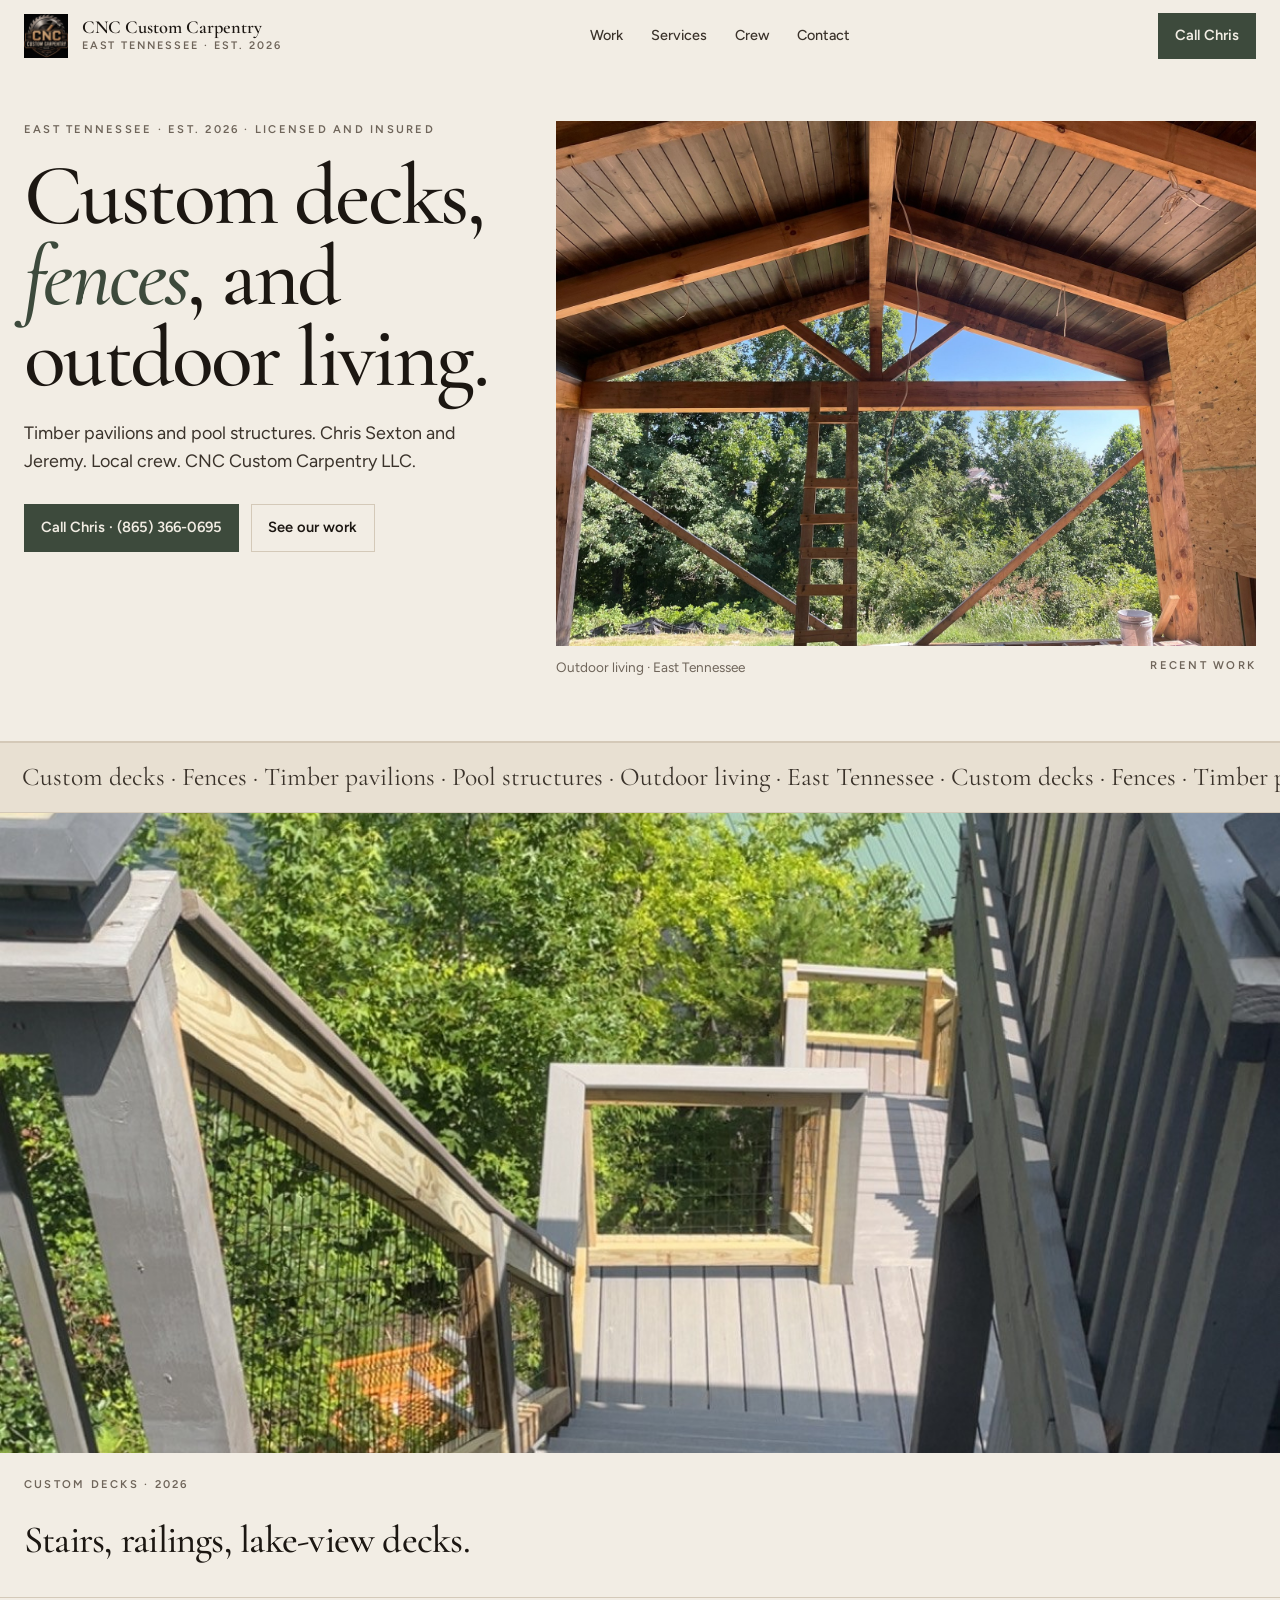
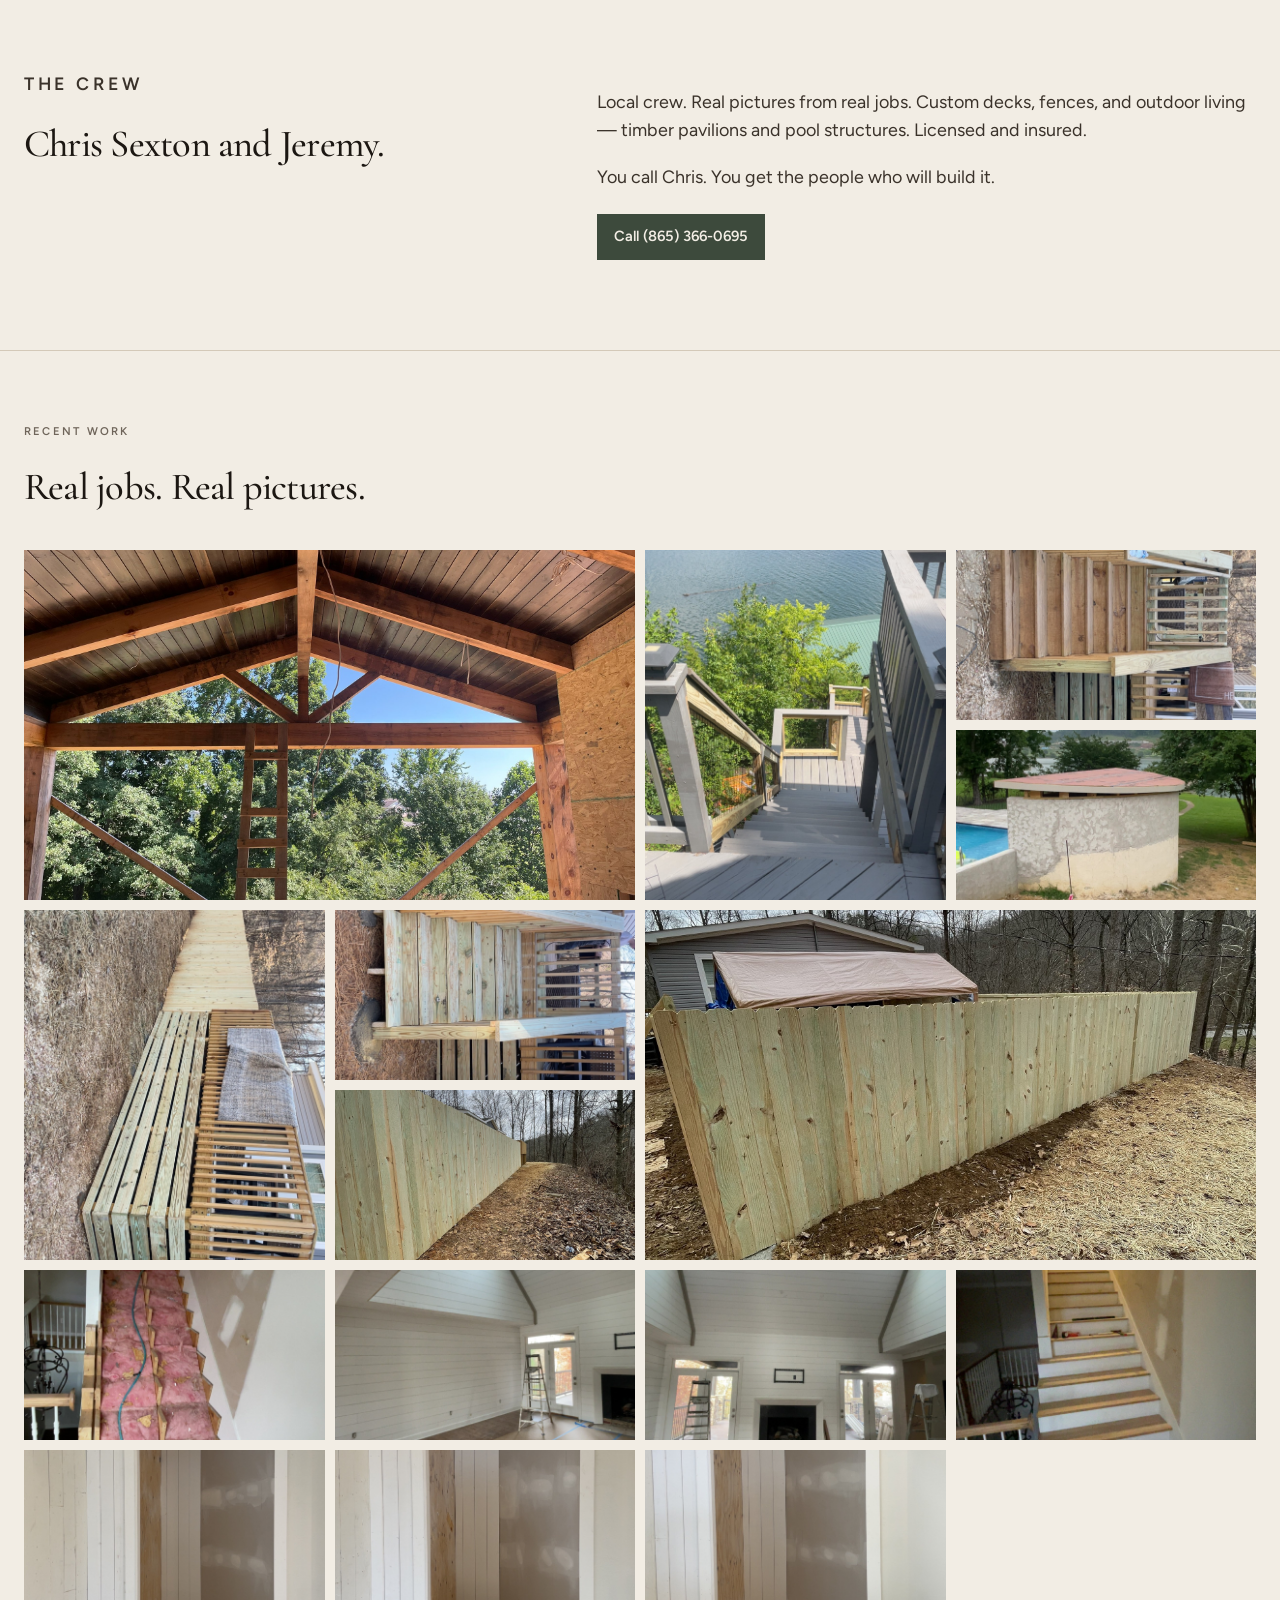
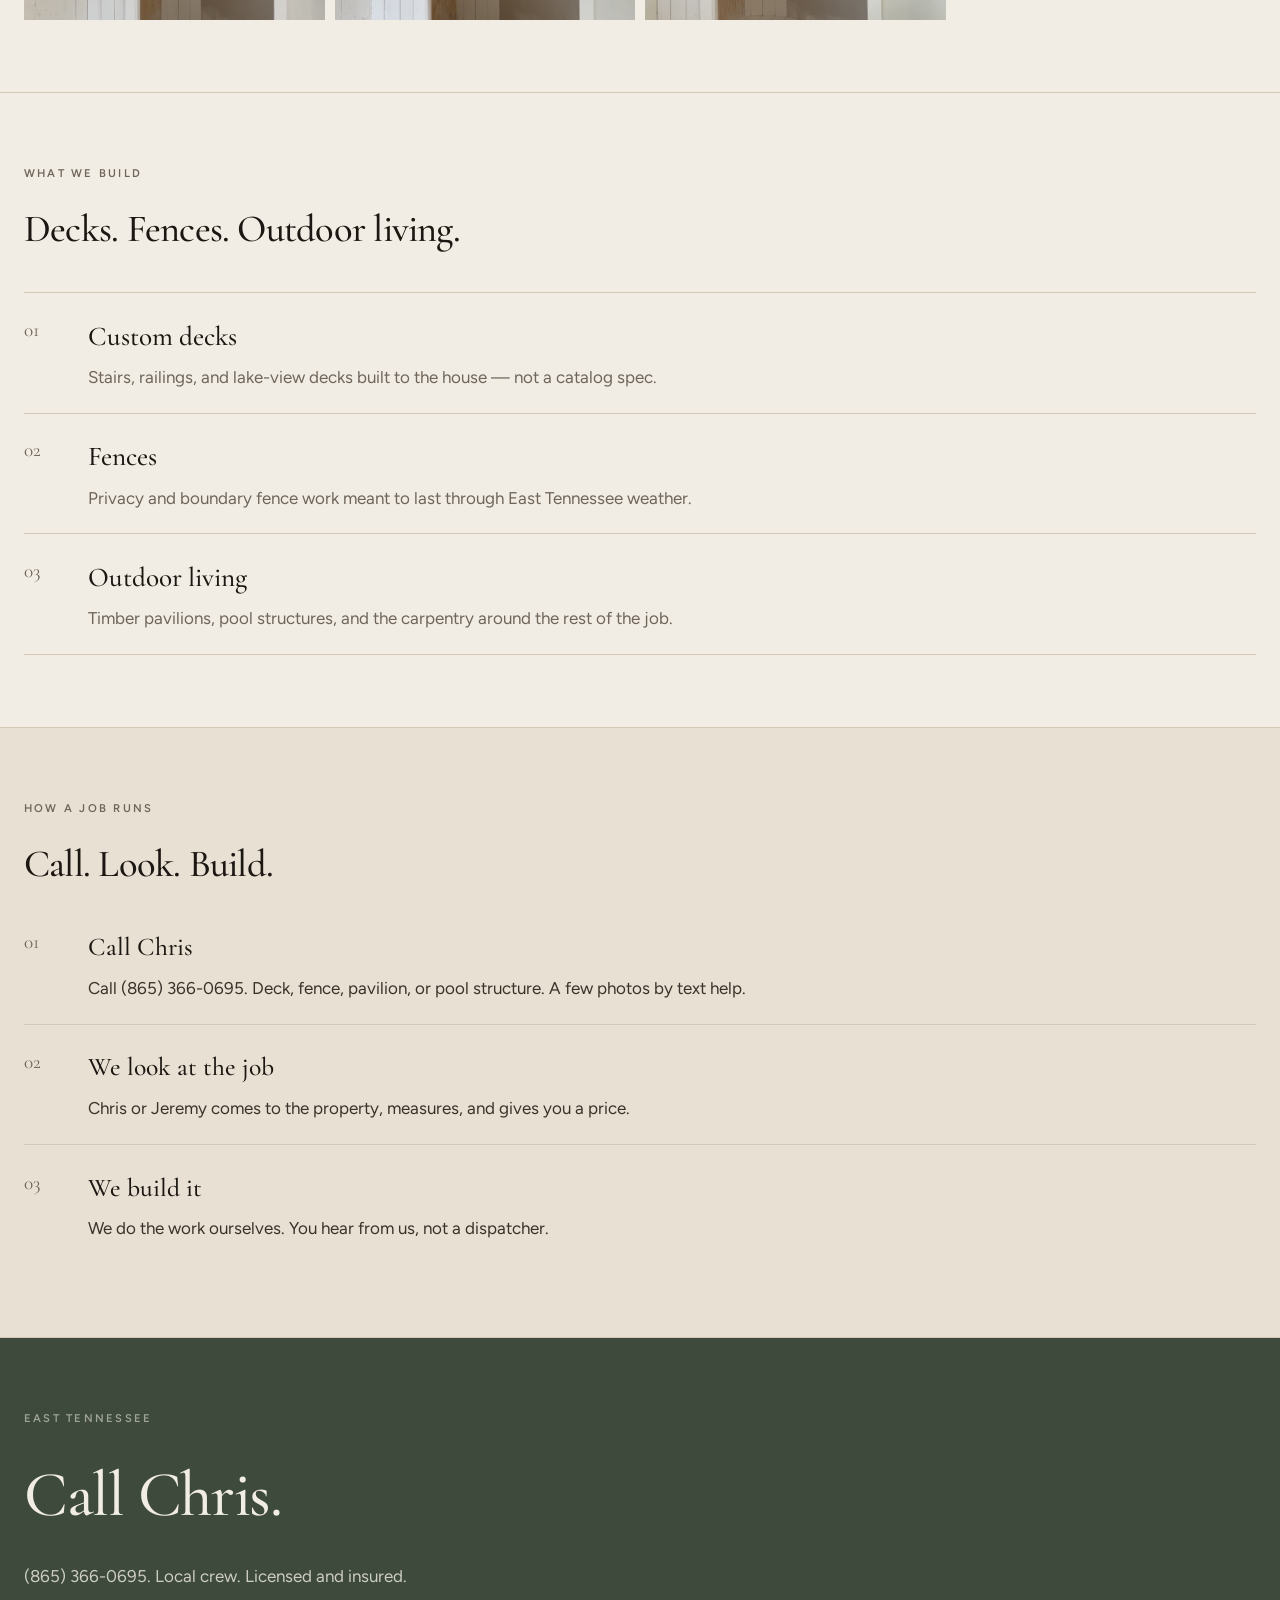
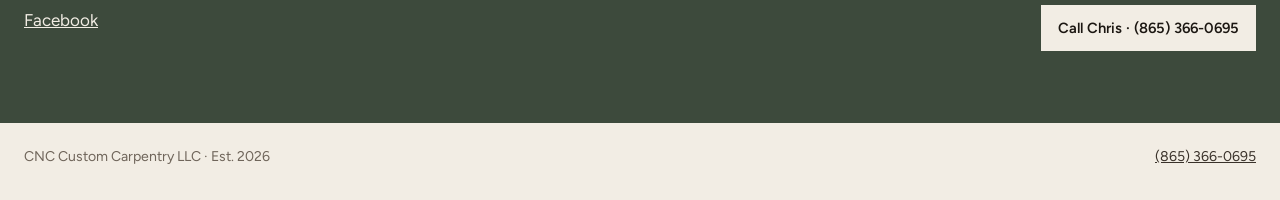
==== index.html @ b3e566f7 "Ship Grok Build layout with real CNC job photos." ====
<!DOCTYPE html>
<html lang="en">
<head>
  <meta charset="utf-8" />
  <meta name="viewport" content="width=device-width, initial-scale=1, viewport-fit=cover" />
  <title>CNC Custom Carpentry LLC · East Tennessee</title>
  <meta name="description" content="Chris Sexton and Jeremy. Custom decks, fences, and outdoor living in East Tennessee. Licensed and insured." />
  <meta property="og:title" content="CNC Custom Carpentry LLC" />
  <meta property="og:description" content="Custom decks, fences, and outdoor living. Call Chris." />
  <meta property="og:image" content="assets/gallery/g01.jpg" />
  <link rel="icon" href="assets/logo.jpg" />
  <link rel="preconnect" href="https://fonts.googleapis.com" />
  <link rel="preconnect" href="https://fonts.gstatic.com" crossorigin />
  <link href="https://fonts.googleapis.com/css2?family=Cormorant+Garamond:ital,wght@0,500;0,600;1,500&family=Figtree:wght@400;500;600;700&display=swap" rel="stylesheet" />
  <style>
    :root {
      --paper: #f2ede4;
      --paper-2: #e8e0d2;
      --ink: #1c1712;
      --ink-soft: #3a322a;
      --mute: #6f655a;
      --forest: #3d4a3c;
      --forest-2: #2c372c;
      --forest-fg: #f2ede4;
      --line: #d4c9b8;
      --display: "Cormorant Garamond", Georgia, serif;
      --sans: Figtree, system-ui, sans-serif;
    }
    * { box-sizing: border-box; }
    html { scroll-behavior: smooth; }
    body {
      margin: 0;
      background: var(--paper);
      color: var(--ink);
      font-family: var(--sans);
      font-size: 1.0625rem;
      line-height: 1.6;
    }
    img { max-width: 100%; display: block; }
    a { color: inherit; }
    header {
      position: sticky; top: 0; z-index: 40;
      background: rgba(242,237,228,.92);
      backdrop-filter: blur(10px);
      border-bottom: 1px solid transparent;
    }
    header.scrolled { border-color: var(--line); }
    .bar {
      max-width: 80rem; margin: 0 auto; padding: 0 1.5rem;
      height: 4.5rem; display: flex; align-items: center; justify-content: space-between; gap: 1rem;
    }
    .brand { display: flex; align-items: center; gap: .85rem; text-decoration: none; min-width: 0; }
    .brand img { width: 44px; height: 44px; object-fit: contain; }
    .brand strong { font-family: var(--display); font-size: 1.15rem; font-weight: 600; display: block; line-height: 1.1; }
    .brand small { display: none; letter-spacing: .18em; text-transform: uppercase; color: var(--mute); font-size: .68rem; font-weight: 600; }
    nav { display: none; gap: 1.75rem; }
    nav a { text-decoration: none; font-size: .9rem; font-weight: 500; color: var(--ink-soft); }
    nav a:hover { color: var(--ink); }
    .call {
      display: inline-flex; align-items: center; justify-content: center; gap: .45rem;
      background: var(--forest); color: var(--forest-fg); text-decoration: none;
      padding: .7rem 1.05rem; font-weight: 600; font-size: .92rem;
    }
    .call:hover { background: var(--forest-2); }
    .call-line { background: transparent; color: var(--ink); border: 1px solid var(--line); }
    .hero {
      max-width: 80rem; margin: 0 auto; padding: 2.5rem 1.5rem 3rem;
      display: grid; gap: 2rem;
    }
    .eyebrow {
      font-size: .7rem; font-weight: 600; letter-spacing: .2em; text-transform: uppercase; color: var(--mute); margin: 0 0 1rem;
    }
    h1 {
      font-family: var(--display); font-weight: 500; letter-spacing: -.03em;
      font-size: clamp(2.6rem, 7vw, 5.4rem); line-height: .94; margin: 0;
    }
    h1 em { font-style: italic; color: var(--forest); font-weight: 500; }
    .lede { max-width: 28rem; color: var(--ink-soft); font-size: 1.12rem; margin: 1.25rem 0 1.75rem; }
    .actions { display: flex; flex-wrap: wrap; gap: .75rem; }
    .hero-photo { background: var(--paper-2); }
    .hero-photo img { width: 100%; height: 100%; object-fit: cover; min-height: 280px; }
    .cap { display: flex; justify-content: space-between; gap: 1rem; color: var(--mute); font-size: .85rem; margin-top: .7rem; }
    .marquee {
      overflow: hidden; border-block: 1px solid var(--line); background: var(--paper-2); padding: .9rem 0;
    }
    .marquee-track { display: flex; width: max-content; animation: shift 42s linear infinite; }
    .marquee-track span { font-family: var(--display); font-size: 1.6rem; padding: 0 1.4rem; color: var(--ink-soft); }
    @keyframes shift { to { transform: translateX(-50%); } }
    section { border-bottom: 1px solid var(--line); }
    .wrap { max-width: 80rem; margin: 0 auto; padding: 4.5rem 1.5rem; }
    h2 { font-family: var(--display); font-weight: 500; letter-spacing: -.02em; font-size: clamp(1.8rem, 3vw, 2.7rem); margin: .6rem 0 0; }
    .crew { display: grid; gap: 1.5rem; }
    .crew p { color: var(--ink-soft); font-size: 1.12rem; }
    .full img { width: 100%; max-height: 640px; object-fit: cover; }
    .full .wrap { padding-top: 1.4rem; padding-bottom: 1.6rem; display: flex; flex-direction: column; gap: .4rem; }
    .svcs { list-style: none; margin: 2rem 0 0; padding: 0; border-top: 1px solid var(--line); }
    .svcs li { display: grid; grid-template-columns: 3rem 1fr; gap: 1rem; padding: 1.35rem 0; border-bottom: 1px solid var(--line); }
    .svcs .n { font-family: var(--display); color: var(--mute); font-size: 1.2rem; }
    .svcs h3 { font-family: var(--display); font-size: 1.7rem; margin: 0; font-weight: 500; }
    .svcs p { margin: .35rem 0 0; color: var(--mute); }
    .gallery {
      display: grid; gap: 10px;
      grid-template-columns: 1fr 1fr;
      grid-auto-rows: 140px;
    }
    .gallery a { display: block; overflow: hidden; background: #1c1712; }
    .gallery img { width: 100%; height: 100%; object-fit: cover; transition: transform .4s ease; }
    .gallery a:hover img { transform: scale(1.04); }
    .g-wide { grid-column: span 2; grid-row: span 2; }
    .g-tall { grid-row: span 2; }
    .process { background: var(--paper-2); }
    .steps { list-style: none; margin: 2rem 0 0; padding: 0; }
    .steps li { display: grid; grid-template-columns: 3rem 1fr; gap: 1rem; padding: 1.4rem 0; border-top: 1px solid var(--line); }
    .steps li:first-child { border-top: 0; padding-top: 0; }
    .n { font-family: var(--display); color: var(--mute); font-size: 1.2rem; }
    .sh { font-family: var(--display); font-size: 1.6rem; margin: 0; font-weight: 500; }
    .sb { margin: .4rem 0 0; color: var(--ink-soft); }
    .contact { background: var(--forest); color: var(--forest-fg); border: 0; }
    .contact .eyebrow { color: rgba(242,237,228,.55); }
    .contact h2 { font-size: clamp(2.4rem, 5vw, 4.2rem); }
    .contact p { color: rgba(242,237,228,.8); }
    .call-inv { background: var(--paper); color: var(--ink); }
    footer {
      display: flex; justify-content: space-between; gap: 1rem; flex-wrap: wrap;
      max-width: 80rem; margin: 0 auto; padding: 1.4rem 1.5rem 5.5rem;
      color: var(--mute); font-size: .88rem;
    }
    footer a { color: var(--ink-soft); }
    .sticky {
      display: flex; position: fixed; left: 0; right: 0; bottom: 0; z-index: 50;
      background: var(--forest); color: var(--forest-fg); text-decoration: none;
      height: 3rem; align-items: center; justify-content: center; gap: .5rem; font-weight: 600;
      padding-bottom: env(safe-area-inset-bottom);
    }
    #lb {
      display: none; position: fixed; inset: 0; z-index: 80;
      background: rgba(28,23,18,.92); align-items: center; justify-content: center; padding: 24px;
    }
    #lb.open { display: flex; }
    #lb img { max-width: min(1100px, 92vw); max-height: 88vh; object-fit: contain; }
    #lb button { position: absolute; top: 16px; right: 20px; background: 0; border: 0; color: #fff; font-size: 2rem; cursor: pointer; }
    @media (min-width: 900px) {
      .brand small { display: block; }
      nav { display: flex; }
      .hero { grid-template-columns: 5fr 7fr; align-items: stretch; padding-top: 3rem; }
      .hero-photo img { min-height: 520px; }
      .crew { grid-template-columns: 5fr 6fr; align-items: start; }
      .gallery { grid-template-columns: repeat(4, 1fr); grid-auto-rows: 170px; }
      .sticky { display: none; }
      footer { padding-bottom: 2rem; }
      .full .wrap { flex-direction: row; justify-content: space-between; align-items: end; }
    }
    @media (prefers-reduced-motion: reduce) {
      .marquee-track { animation: none; }
    }
  </style>
</head>
<body>
  <header id="hd">
    <div class="bar">
      <a class="brand" href="#top">
        <img src="assets/logo.jpg" alt="CNC Custom Carpentry LLC" />
        <span>
          <strong>CNC Custom Carpentry</strong>
          <small>East Tennessee · Est. 2026</small>
        </span>
      </a>
      <nav>
        <a href="#work">Work</a>
        <a href="#services">Services</a>
        <a href="#about">Crew</a>
        <a href="#contact">Contact</a>
      </nav>
      <a class="call" href="tel:+18653660695">Call Chris</a>
    </div>
  </header>

  <main id="top">
    <section class="hero">
      <div>
        <p class="eyebrow">East Tennessee · Est. 2026 · Licensed and insured</p>
        <h1>Custom decks, <em>fences</em>, and outdoor living.</h1>
        <p class="lede">Timber pavilions and pool structures. Chris Sexton and Jeremy. Local crew. CNC Custom Carpentry LLC.</p>
        <div class="actions">
          <a class="call" href="tel:+18653660695">Call Chris · (865) 366-0695</a>
          <a class="call call-line" href="#work">See our work</a>
        </div>
      </div>
      <div>
        <div class="hero-photo">
          <a href="assets/gallery/g01.jpg" data-lb><img src="assets/gallery/g01.jpg" alt="Timber outdoor living structure" /></a>
        </div>
        <p class="cap"><span>Outdoor living · East Tennessee</span><span class="eyebrow" style="margin:0">Recent work</span></p>
      </div>
    </section>

    <div class="marquee" aria-hidden="true">
      <div class="marquee-track">
        <span>Custom decks · Fences · Timber pavilions · Pool structures · Outdoor living · East Tennessee · Custom decks · Fences · Timber pavilions · Pool structures · Outdoor living · East Tennessee ·</span>
        <span>Custom decks · Fences · Timber pavilions · Pool structures · Outdoor living · East Tennessee · Custom decks · Fences · Timber pavilions · Pool structures · Outdoor living · East Tennessee ·</span>
      </div>
    </div>

    <section class="full">
      <a href="assets/gallery/g15.jpg" data-lb><img src="assets/gallery/g15.jpg" alt="Lake-view deck stairs" /></a>
      <div class="wrap">
        <div>
          <p class="eyebrow">Custom decks · 2026</p>
          <h2>Stairs, railings, lake-view decks.</h2>
        </div>
      </div>
    </section>

    <section id="about">
      <div class="wrap crew">
        <div>
          <p class="eyebrow">The crew</p>
          <h2>Chris Sexton and Jeremy.</h2>
        </div>
        <div>
          <p>Local crew. Real pictures from real jobs. Custom decks, fences, and outdoor living — timber pavilions and pool structures. Licensed and insured.</p>
          <p>You call Chris. You get the people who will build it.</p>
          <p style="margin-top:1.4rem"><a class="call" href="tel:+18653660695">Call (865) 366-0695</a></p>
        </div>
      </div>
    </section>

    <section id="work">
      <div class="wrap">
        <p class="eyebrow">Recent work</p>
        <h2>Real jobs. Real pictures.</h2>
        <div class="gallery" style="margin-top:2rem">
          <a class="g-wide" href="assets/gallery/g01.jpg" data-lb><img src="assets/gallery/g01.jpg" alt="Timber pavilion" /></a>
          <a class="g-tall" href="assets/gallery/g15.jpg" data-lb><img src="assets/gallery/g15.jpg" alt="Lake-view deck stairs" /></a>
          <a href="assets/gallery/g12.jpg" data-lb><img src="assets/gallery/g12.jpg" alt="New deck and stairs" /></a>
          <a href="assets/gallery/g05.jpg" data-lb><img src="assets/gallery/g05.jpg" alt="Lakeside structure" /></a>
          <a class="g-tall" href="assets/gallery/g13.jpg" data-lb><img src="assets/gallery/g13.jpg" alt="Job photo" /></a>
          <a href="assets/gallery/g14.jpg" data-lb><img src="assets/gallery/g14.jpg" alt="Job photo" /></a>
          <a class="g-wide" href="assets/gallery/g10.jpg" data-lb><img src="assets/gallery/g10.jpg" alt="Fence line" /></a>
          <a href="assets/gallery/g11.jpg" data-lb><img src="assets/gallery/g11.jpg" alt="Job photo" /></a>
          <a href="assets/gallery/g08.jpg" data-lb><img src="assets/gallery/g08.jpg" alt="Job photo" /></a>
          <a href="assets/gallery/g07.jpg" data-lb><img src="assets/gallery/g07.jpg" alt="Job photo" /></a>
          <a href="assets/gallery/g06.jpg" data-lb><img src="assets/gallery/g06.jpg" alt="Job photo" /></a>
          <a href="assets/gallery/g09.jpg" data-lb><img src="assets/gallery/g09.jpg" alt="Job photo" /></a>
          <a href="assets/gallery/g02.jpg" data-lb><img src="assets/gallery/g02.jpg" alt="Job photo" /></a>
          <a href="assets/gallery/g03.jpg" data-lb><img src="assets/gallery/g03.jpg" alt="Job photo" /></a>
          <a href="assets/gallery/g04.jpg" data-lb><img src="assets/gallery/g04.jpg" alt="Job photo" /></a>
        </div>
      </div>
    </section>

    <section id="services">
      <div class="wrap">
        <p class="eyebrow">What we build</p>
        <h2>Decks. Fences. Outdoor living.</h2>
        <ul class="svcs">
          <li>
            <span class="n">01</span>
            <div>
              <h3>Custom decks</h3>
              <p>Stairs, railings, and lake-view decks built to the house — not a catalog spec.</p>
            </div>
          </li>
          <li>
            <span class="n">02</span>
            <div>
              <h3>Fences</h3>
              <p>Privacy and boundary fence work meant to last through East Tennessee weather.</p>
            </div>
          </li>
          <li>
            <span class="n">03</span>
            <div>
              <h3>Outdoor living</h3>
              <p>Timber pavilions, pool structures, and the carpentry around the rest of the job.</p>
            </div>
          </li>
        </ul>
      </div>
    </section>

    <section class="process">
      <div class="wrap">
        <p class="eyebrow">How a job runs</p>
        <h2>Call. Look. Build.</h2>
        <ol class="steps">
          <li><span class="n">01</span><div><h3 class="sh">Call Chris</h3><p class="sb">Call (865) 366-0695. Deck, fence, pavilion, or pool structure. A few photos by text help.</p></div></li>
          <li><span class="n">02</span><div><h3 class="sh">We look at the job</h3><p class="sb">Chris or Jeremy comes to the property, measures, and gives you a price.</p></div></li>
          <li><span class="n">03</span><div><h3 class="sh">We build it</h3><p class="sb">We do the work ourselves. You hear from us, not a dispatcher.</p></div></li>
        </ol>
      </div>
    </section>

    <section class="contact" id="contact">
      <div class="wrap" style="display:flex;flex-wrap:wrap;gap:2rem;align-items:end;justify-content:space-between">
        <div>
          <p class="eyebrow">East Tennessee</p>
          <h2>Call Chris.</h2>
          <p>(865) 366-0695. Local crew. Licensed and insured.</p>
          <p style="margin-top:.8rem"><a href="https://www.facebook.com/people/CNC-Custom-Carpentry-LLC/61593549447003/" style="color:var(--forest-fg)">Facebook</a></p>
        </div>
        <a class="call call-inv" href="tel:+18653660695">Call Chris · (865) 366-0695</a>
      </div>
    </section>
  </main>

  <footer>
    <span>CNC Custom Carpentry LLC · Est. 2026</span>
    <a href="tel:+18653660695">(865) 366-0695</a>
  </footer>
  <a class="sticky" href="tel:+18653660695">Call Chris · (865) 366-0695</a>
  <div id="lb" role="dialog" aria-modal="true"><button type="button" aria-label="Close">&times;</button><img alt="" /></div>
  <script>
    const hd = document.getElementById('hd');
    addEventListener('scroll', () => hd.classList.toggle('scrolled', scrollY > 8), { passive: true });
    const lb = document.getElementById('lb');
    const img = lb.querySelector('img');
    document.querySelectorAll('[data-lb]').forEach(a => {
      a.addEventListener('click', e => {
        e.preventDefault();
        img.src = a.getAttribute('href');
        img.alt = (a.querySelector('img') || {}).alt || '';
        lb.classList.add('open');
      });
    });
    const close = () => lb.classList.remove('open');
    lb.addEventListener('click', close);
    lb.querySelector('button').addEventListener('click', close);
    document.addEventListener('keydown', e => { if (e.key === 'Escape') close(); });
  </script>
</body>
</html>
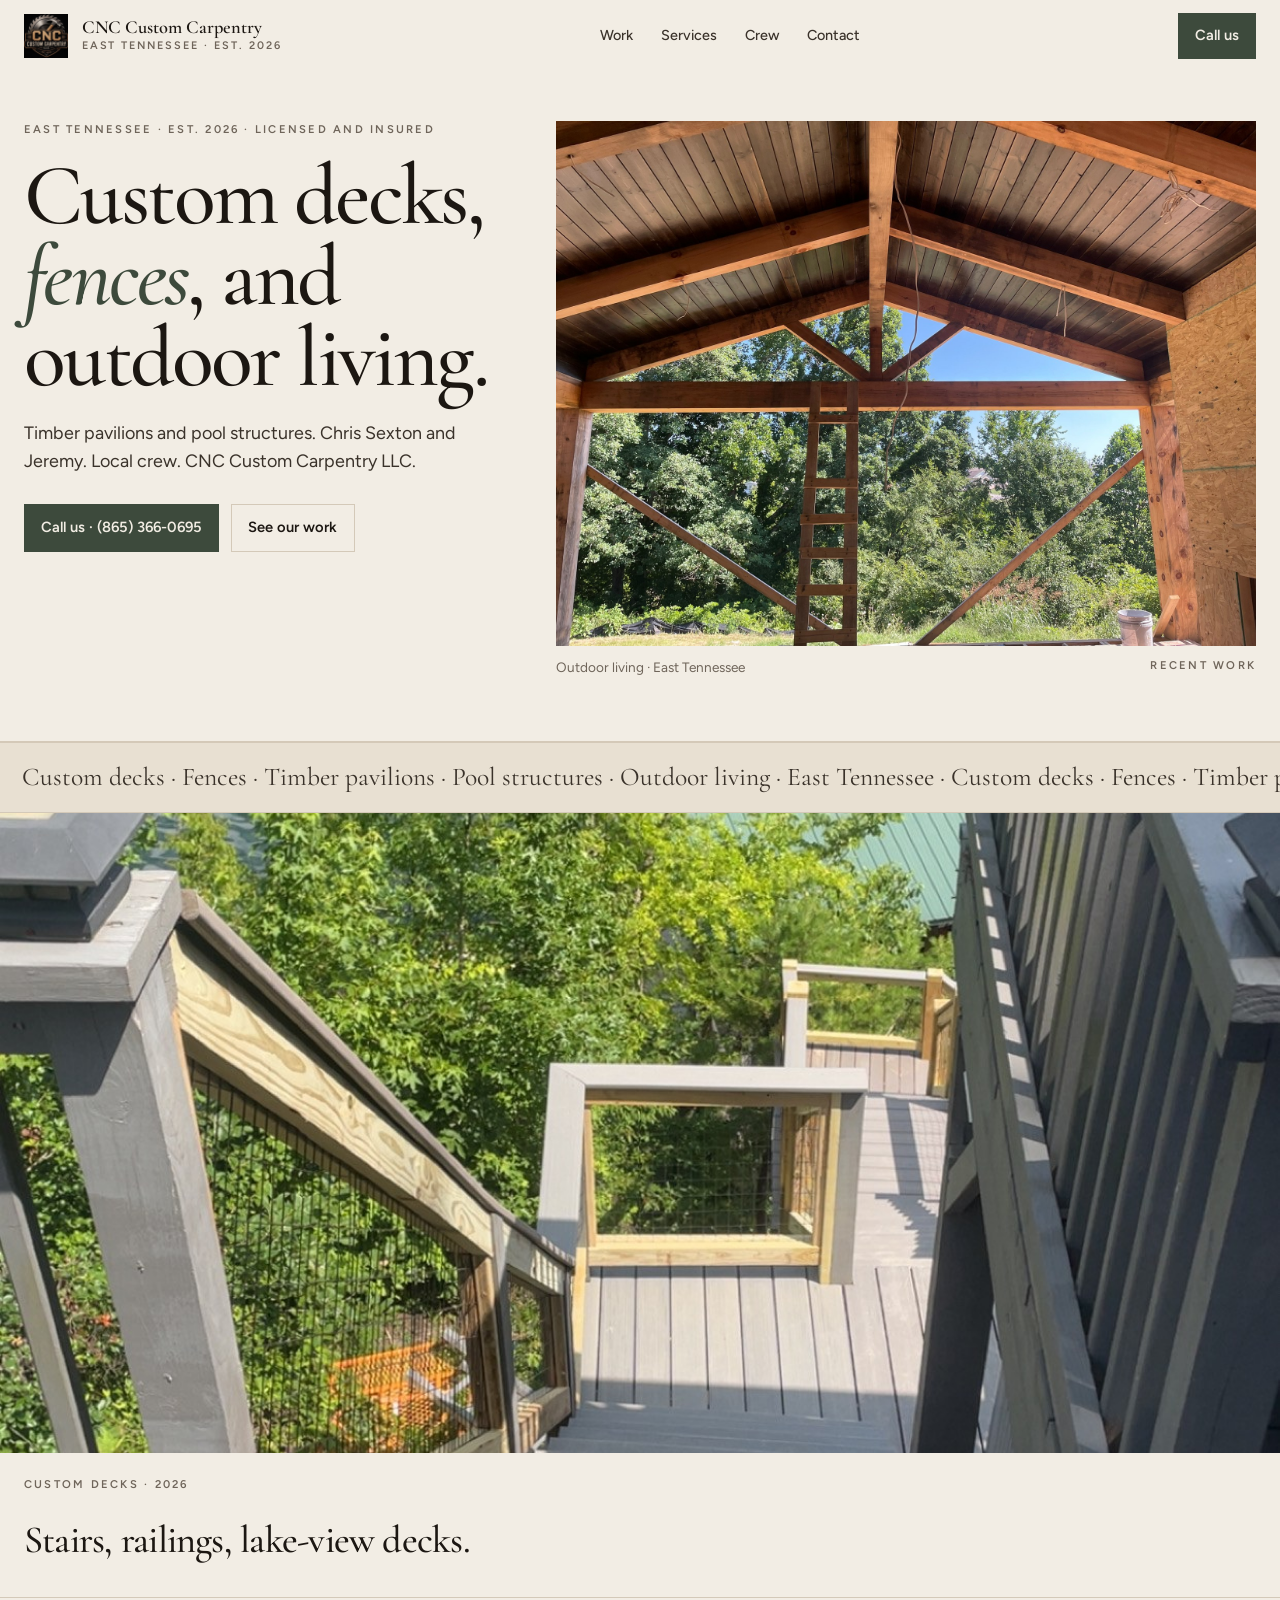
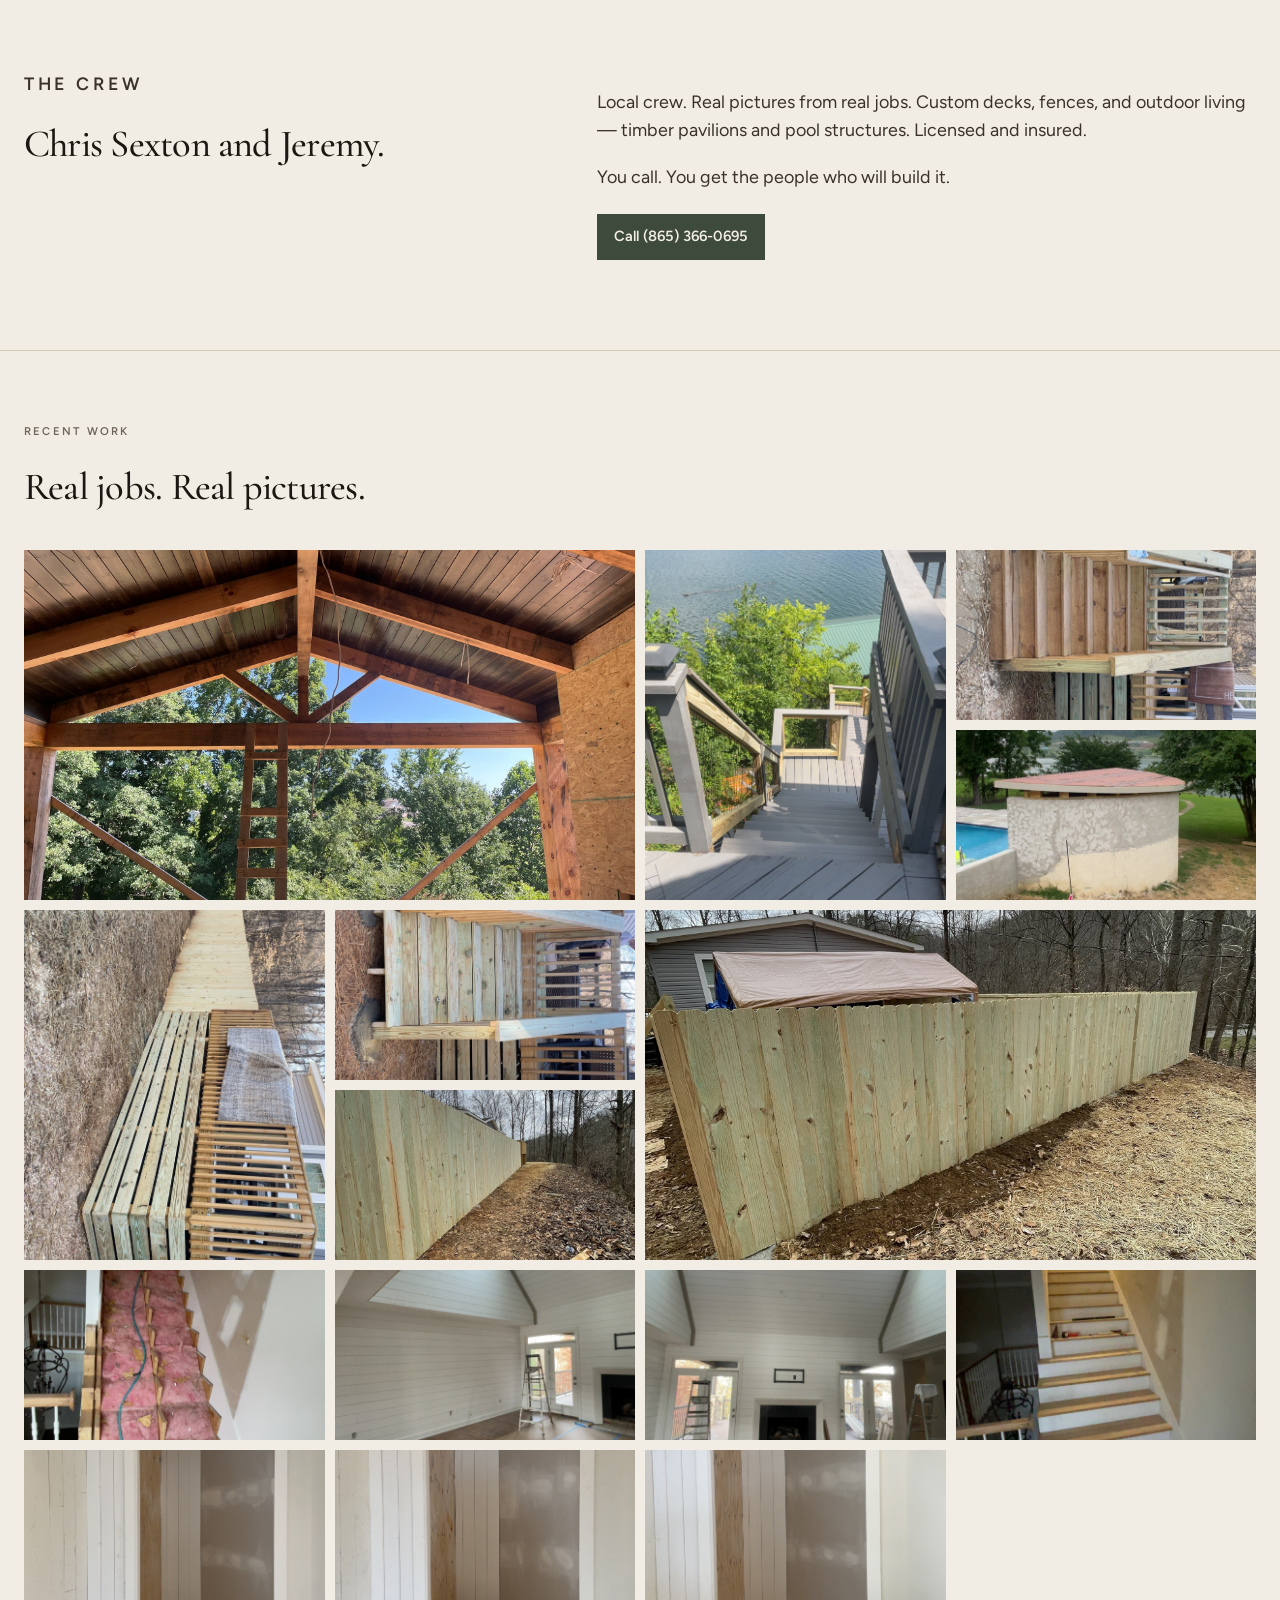
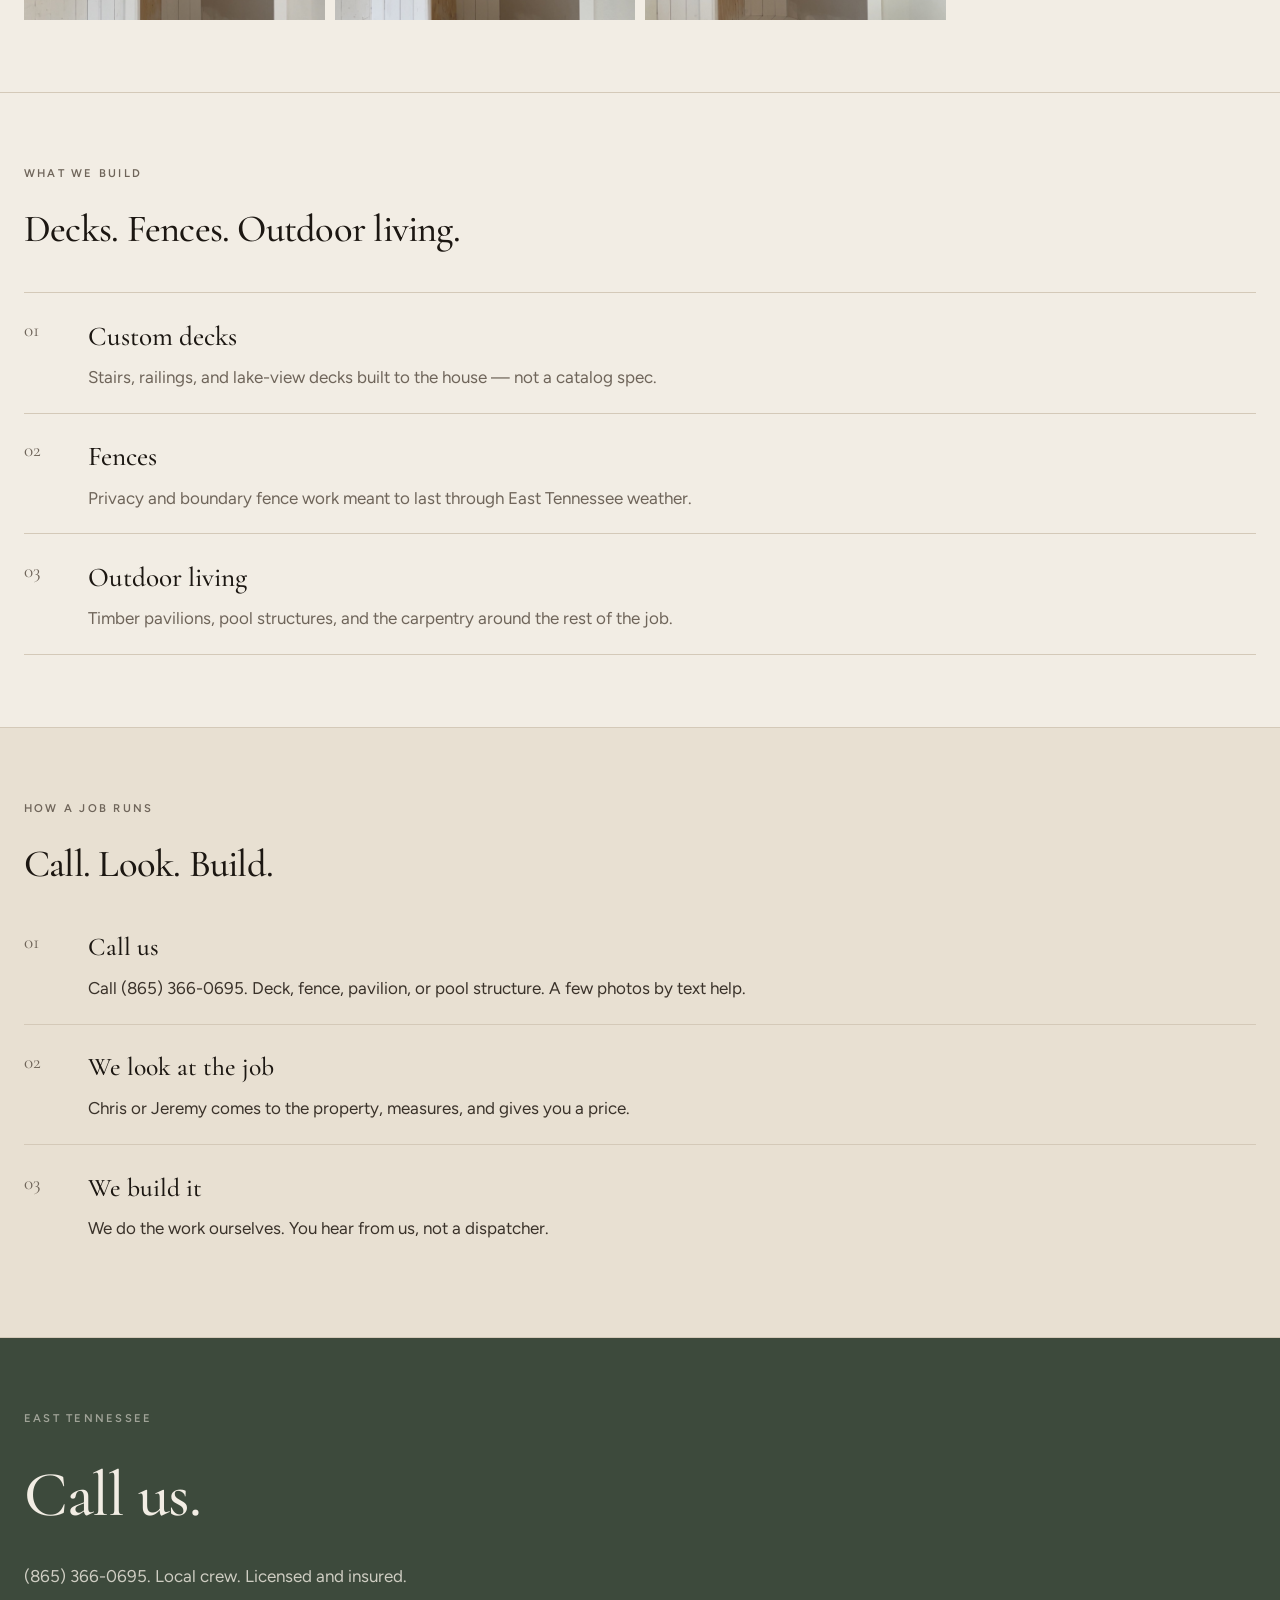
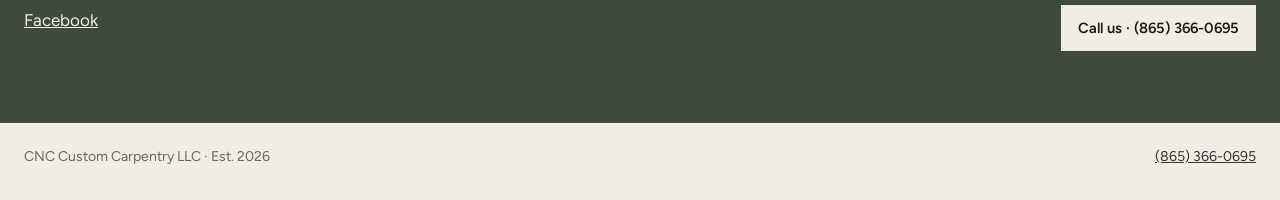
==== commit 46dd5c57: "CTA: Call us instead of Call Chris." ====
--- a/index.html
+++ b/index.html
@@ -6,7 +6,7 @@
   <title>CNC Custom Carpentry LLC · East Tennessee</title>
   <meta name="description" content="Chris Sexton and Jeremy. Custom decks, fences, and outdoor living in East Tennessee. Licensed and insured." />
   <meta property="og:title" content="CNC Custom Carpentry LLC" />
-  <meta property="og:description" content="Custom decks, fences, and outdoor living. Call Chris." />
+  <meta property="og:description" content="Custom decks, fences, and outdoor living. Call us." />
   <meta property="og:image" content="assets/gallery/g01.jpg" />
   <link rel="icon" href="assets/logo.jpg" />
   <link rel="preconnect" href="https://fonts.googleapis.com" />
@@ -171,7 +171,7 @@
         <a href="#about">Crew</a>
         <a href="#contact">Contact</a>
       </nav>
-      <a class="call" href="tel:+18653660695">Call Chris</a>
+      <a class="call" href="tel:+18653660695">Call us</a>
     </div>
   </header>
 
@@ -182,7 +182,7 @@
         <h1>Custom decks, <em>fences</em>, and outdoor living.</h1>
         <p class="lede">Timber pavilions and pool structures. Chris Sexton and Jeremy. Local crew. CNC Custom Carpentry LLC.</p>
         <div class="actions">
-          <a class="call" href="tel:+18653660695">Call Chris · (865) 366-0695</a>
+          <a class="call" href="tel:+18653660695">Call us · (865) 366-0695</a>
           <a class="call call-line" href="#work">See our work</a>
         </div>
       </div>
@@ -219,7 +219,7 @@
         </div>
         <div>
           <p>Local crew. Real pictures from real jobs. Custom decks, fences, and outdoor living — timber pavilions and pool structures. Licensed and insured.</p>
-          <p>You call Chris. You get the people who will build it.</p>
+          <p>You call. You get the people who will build it.</p>
           <p style="margin-top:1.4rem"><a class="call" href="tel:+18653660695">Call (865) 366-0695</a></p>
         </div>
       </div>
@@ -284,7 +284,7 @@
         <p class="eyebrow">How a job runs</p>
         <h2>Call. Look. Build.</h2>
         <ol class="steps">
-          <li><span class="n">01</span><div><h3 class="sh">Call Chris</h3><p class="sb">Call (865) 366-0695. Deck, fence, pavilion, or pool structure. A few photos by text help.</p></div></li>
+          <li><span class="n">01</span><div><h3 class="sh">Call us</h3><p class="sb">Call (865) 366-0695. Deck, fence, pavilion, or pool structure. A few photos by text help.</p></div></li>
           <li><span class="n">02</span><div><h3 class="sh">We look at the job</h3><p class="sb">Chris or Jeremy comes to the property, measures, and gives you a price.</p></div></li>
           <li><span class="n">03</span><div><h3 class="sh">We build it</h3><p class="sb">We do the work ourselves. You hear from us, not a dispatcher.</p></div></li>
         </ol>
@@ -295,11 +295,11 @@
       <div class="wrap" style="display:flex;flex-wrap:wrap;gap:2rem;align-items:end;justify-content:space-between">
         <div>
           <p class="eyebrow">East Tennessee</p>
-          <h2>Call Chris.</h2>
+          <h2>Call us.</h2>
           <p>(865) 366-0695. Local crew. Licensed and insured.</p>
           <p style="margin-top:.8rem"><a href="https://www.facebook.com/people/CNC-Custom-Carpentry-LLC/61593549447003/" style="color:var(--forest-fg)">Facebook</a></p>
         </div>
-        <a class="call call-inv" href="tel:+18653660695">Call Chris · (865) 366-0695</a>
+        <a class="call call-inv" href="tel:+18653660695">Call us · (865) 366-0695</a>
       </div>
     </section>
   </main>
@@ -308,7 +308,7 @@
     <span>CNC Custom Carpentry LLC · Est. 2026</span>
     <a href="tel:+18653660695">(865) 366-0695</a>
   </footer>
-  <a class="sticky" href="tel:+18653660695">Call Chris · (865) 366-0695</a>
+  <a class="sticky" href="tel:+18653660695">Call us · (865) 366-0695</a>
   <div id="lb" role="dialog" aria-modal="true"><button type="button" aria-label="Close">&times;</button><img alt="" /></div>
   <script>
     const hd = document.getElementById('hd');
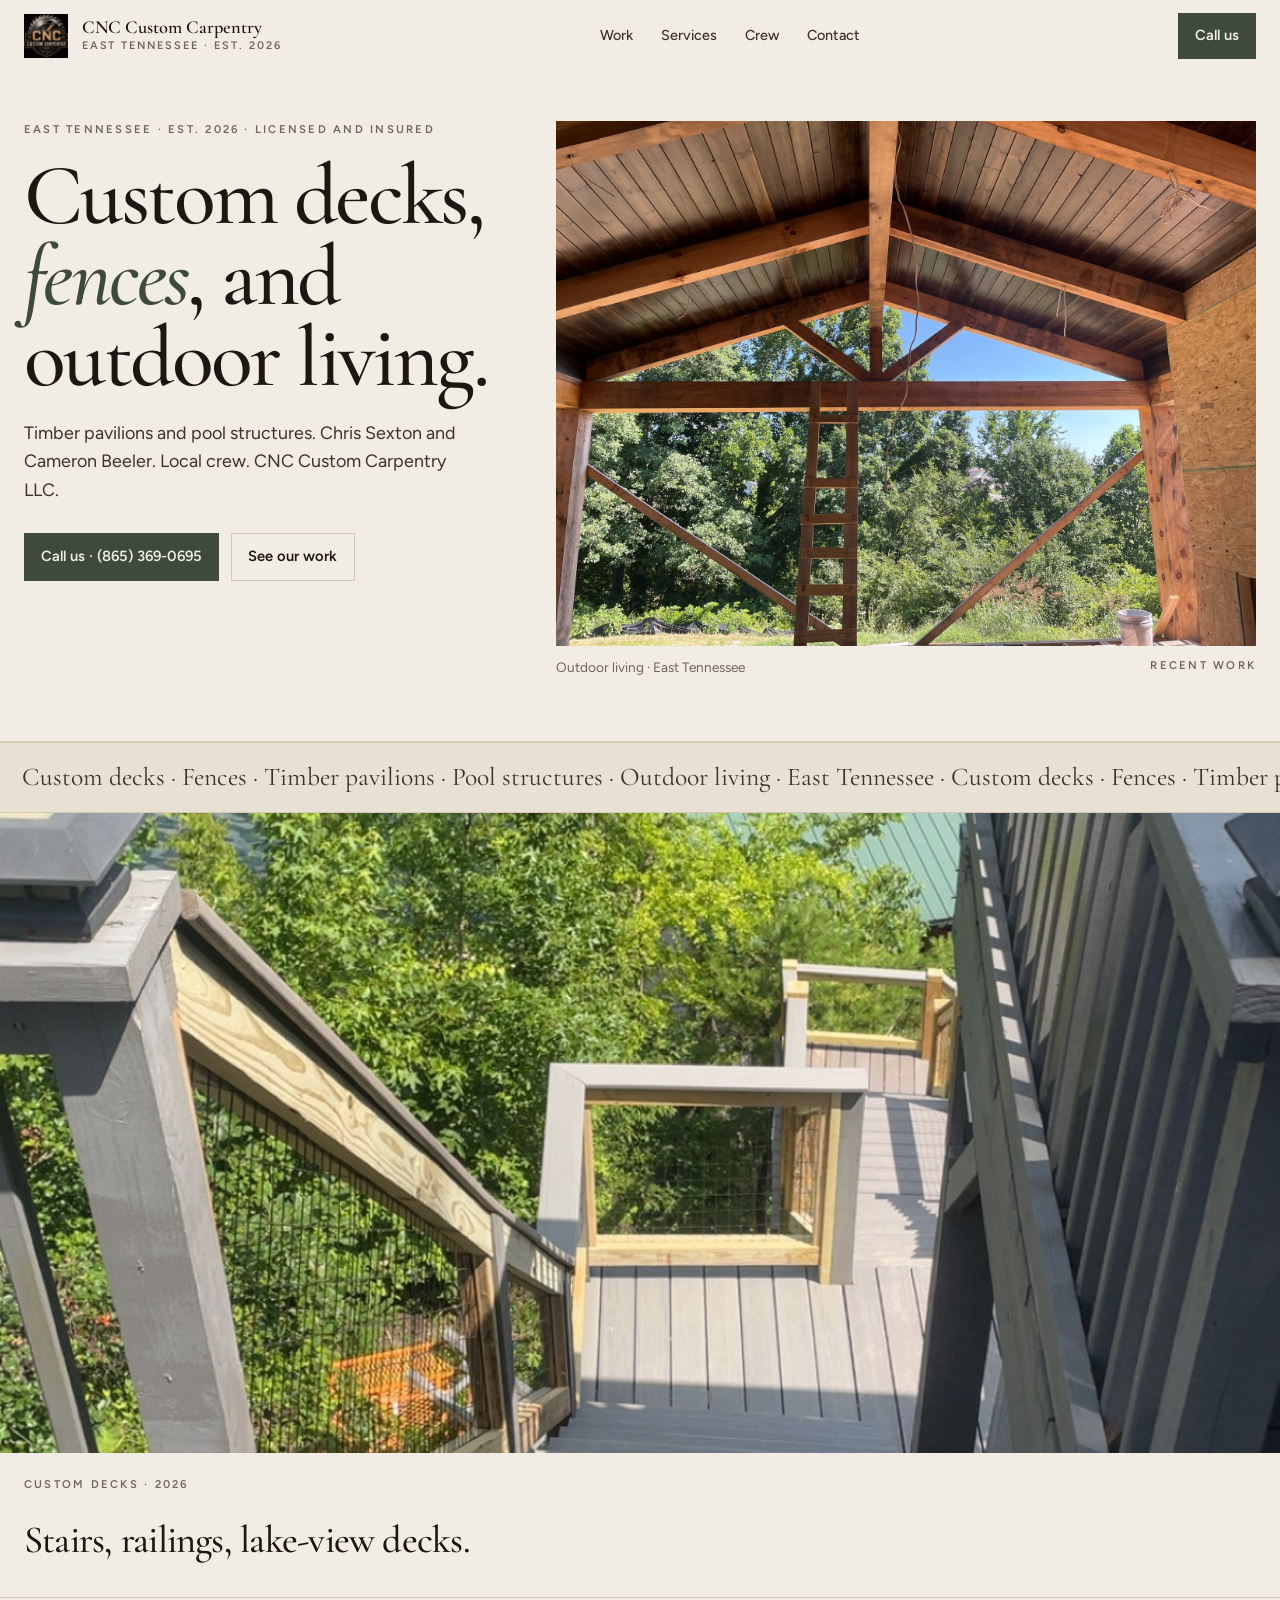
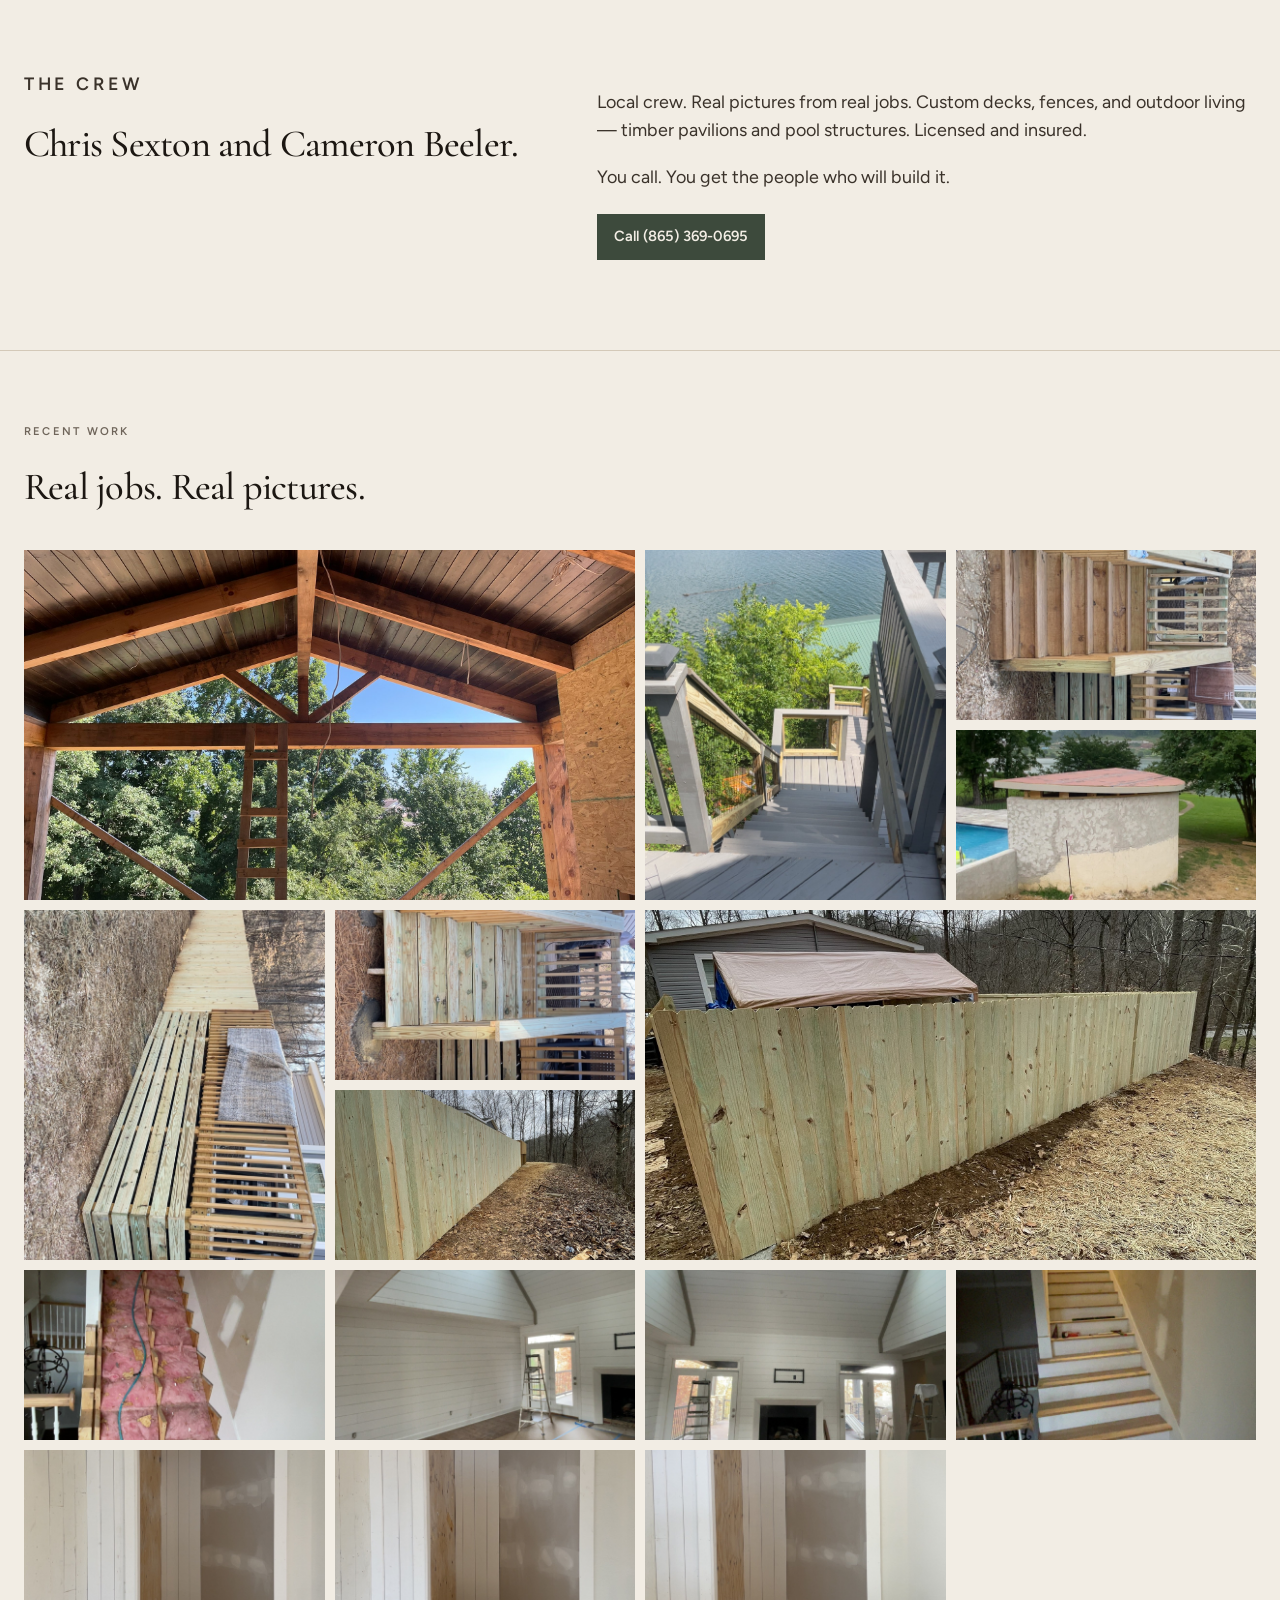
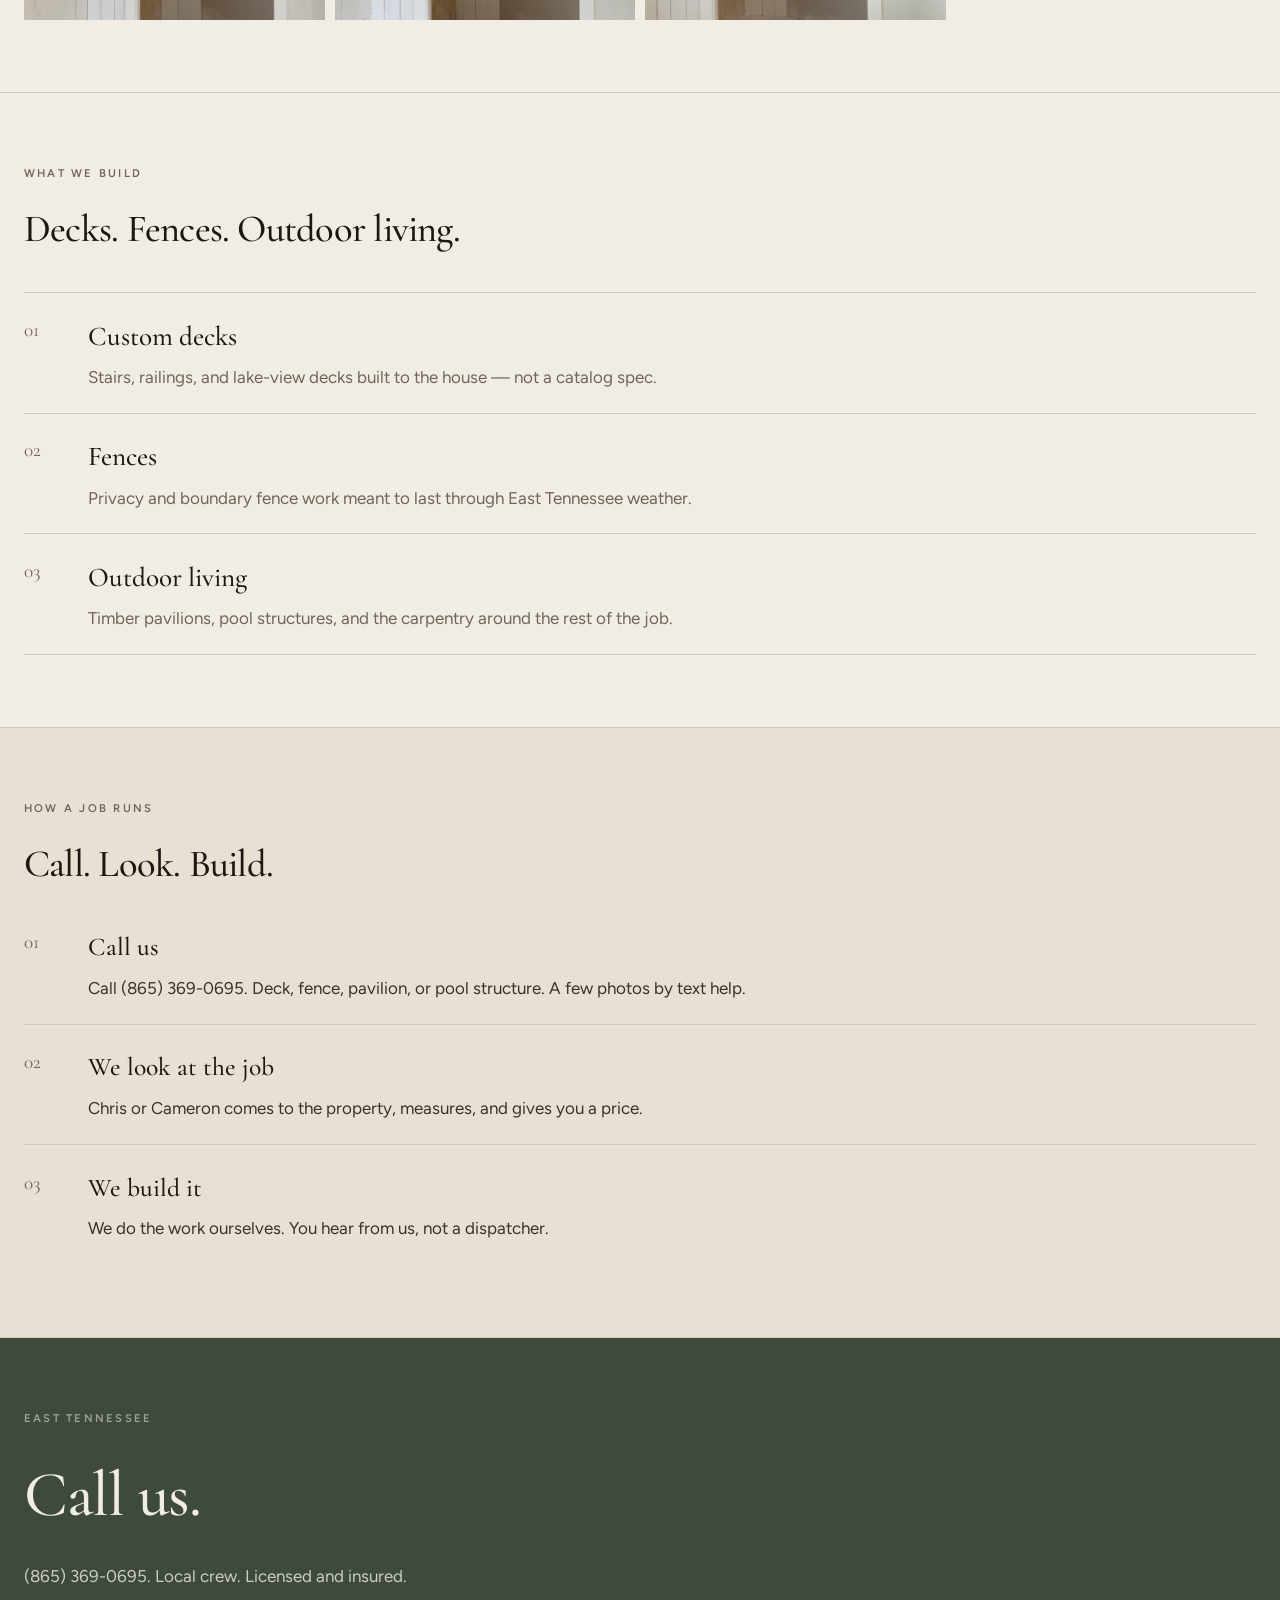
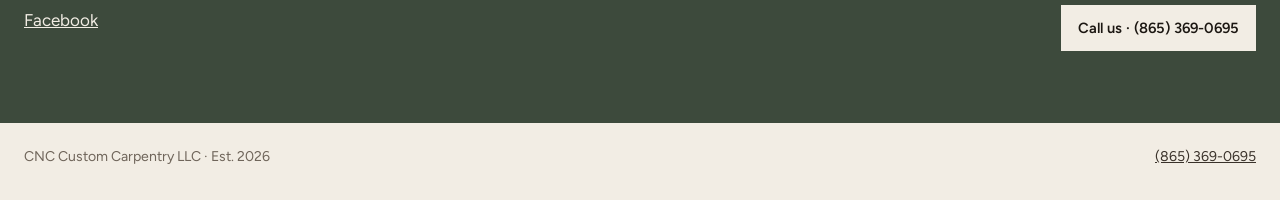
==== commit 4ab542a3: "Replace Jeremy with Cameron Beeler; fix phone to (865) 369-0695." ====
--- a/index.html
+++ b/index.html
@@ -4,7 +4,7 @@
   <meta charset="utf-8" />
   <meta name="viewport" content="width=device-width, initial-scale=1, viewport-fit=cover" />
   <title>CNC Custom Carpentry LLC · East Tennessee</title>
-  <meta name="description" content="Chris Sexton and Jeremy. Custom decks, fences, and outdoor living in East Tennessee. Licensed and insured." />
+  <meta name="description" content="Chris Sexton and Cameron Beeler. Custom decks, fences, and outdoor living in East Tennessee. Licensed and insured." />
   <meta property="og:title" content="CNC Custom Carpentry LLC" />
   <meta property="og:description" content="Custom decks, fences, and outdoor living. Call us." />
   <meta property="og:image" content="assets/gallery/g01.jpg" />
@@ -171,7 +171,7 @@
         <a href="#about">Crew</a>
         <a href="#contact">Contact</a>
       </nav>
-      <a class="call" href="tel:+18653660695">Call us</a>
+      <a class="call" href="tel:+18653690695">Call us</a>
     </div>
   </header>
 
@@ -180,9 +180,9 @@
       <div>
         <p class="eyebrow">East Tennessee · Est. 2026 · Licensed and insured</p>
         <h1>Custom decks, <em>fences</em>, and outdoor living.</h1>
-        <p class="lede">Timber pavilions and pool structures. Chris Sexton and Jeremy. Local crew. CNC Custom Carpentry LLC.</p>
+        <p class="lede">Timber pavilions and pool structures. Chris Sexton and Cameron Beeler. Local crew. CNC Custom Carpentry LLC.</p>
         <div class="actions">
-          <a class="call" href="tel:+18653660695">Call us · (865) 366-0695</a>
+          <a class="call" href="tel:+18653690695">Call us · (865) 369-0695</a>
           <a class="call call-line" href="#work">See our work</a>
         </div>
       </div>
@@ -215,12 +215,12 @@
       <div class="wrap crew">
         <div>
           <p class="eyebrow">The crew</p>
-          <h2>Chris Sexton and Jeremy.</h2>
+          <h2>Chris Sexton and Cameron Beeler.</h2>
         </div>
         <div>
           <p>Local crew. Real pictures from real jobs. Custom decks, fences, and outdoor living — timber pavilions and pool structures. Licensed and insured.</p>
           <p>You call. You get the people who will build it.</p>
-          <p style="margin-top:1.4rem"><a class="call" href="tel:+18653660695">Call (865) 366-0695</a></p>
+          <p style="margin-top:1.4rem"><a class="call" href="tel:+18653690695">Call (865) 369-0695</a></p>
         </div>
       </div>
     </section>
@@ -284,8 +284,8 @@
         <p class="eyebrow">How a job runs</p>
         <h2>Call. Look. Build.</h2>
         <ol class="steps">
-          <li><span class="n">01</span><div><h3 class="sh">Call us</h3><p class="sb">Call (865) 366-0695. Deck, fence, pavilion, or pool structure. A few photos by text help.</p></div></li>
-          <li><span class="n">02</span><div><h3 class="sh">We look at the job</h3><p class="sb">Chris or Jeremy comes to the property, measures, and gives you a price.</p></div></li>
+          <li><span class="n">01</span><div><h3 class="sh">Call us</h3><p class="sb">Call (865) 369-0695. Deck, fence, pavilion, or pool structure. A few photos by text help.</p></div></li>
+          <li><span class="n">02</span><div><h3 class="sh">We look at the job</h3><p class="sb">Chris or Cameron comes to the property, measures, and gives you a price.</p></div></li>
           <li><span class="n">03</span><div><h3 class="sh">We build it</h3><p class="sb">We do the work ourselves. You hear from us, not a dispatcher.</p></div></li>
         </ol>
       </div>
@@ -296,19 +296,19 @@
         <div>
           <p class="eyebrow">East Tennessee</p>
           <h2>Call us.</h2>
-          <p>(865) 366-0695. Local crew. Licensed and insured.</p>
+          <p>(865) 369-0695. Local crew. Licensed and insured.</p>
           <p style="margin-top:.8rem"><a href="https://www.facebook.com/people/CNC-Custom-Carpentry-LLC/61593549447003/" style="color:var(--forest-fg)">Facebook</a></p>
         </div>
-        <a class="call call-inv" href="tel:+18653660695">Call us · (865) 366-0695</a>
+        <a class="call call-inv" href="tel:+18653690695">Call us · (865) 369-0695</a>
       </div>
     </section>
   </main>
 
   <footer>
     <span>CNC Custom Carpentry LLC · Est. 2026</span>
-    <a href="tel:+18653660695">(865) 366-0695</a>
+    <a href="tel:+18653690695">(865) 369-0695</a>
   </footer>
-  <a class="sticky" href="tel:+18653660695">Call us · (865) 366-0695</a>
+  <a class="sticky" href="tel:+18653690695">Call us · (865) 369-0695</a>
   <div id="lb" role="dialog" aria-modal="true"><button type="button" aria-label="Close">&times;</button><img alt="" /></div>
   <script>
     const hd = document.getElementById('hd');
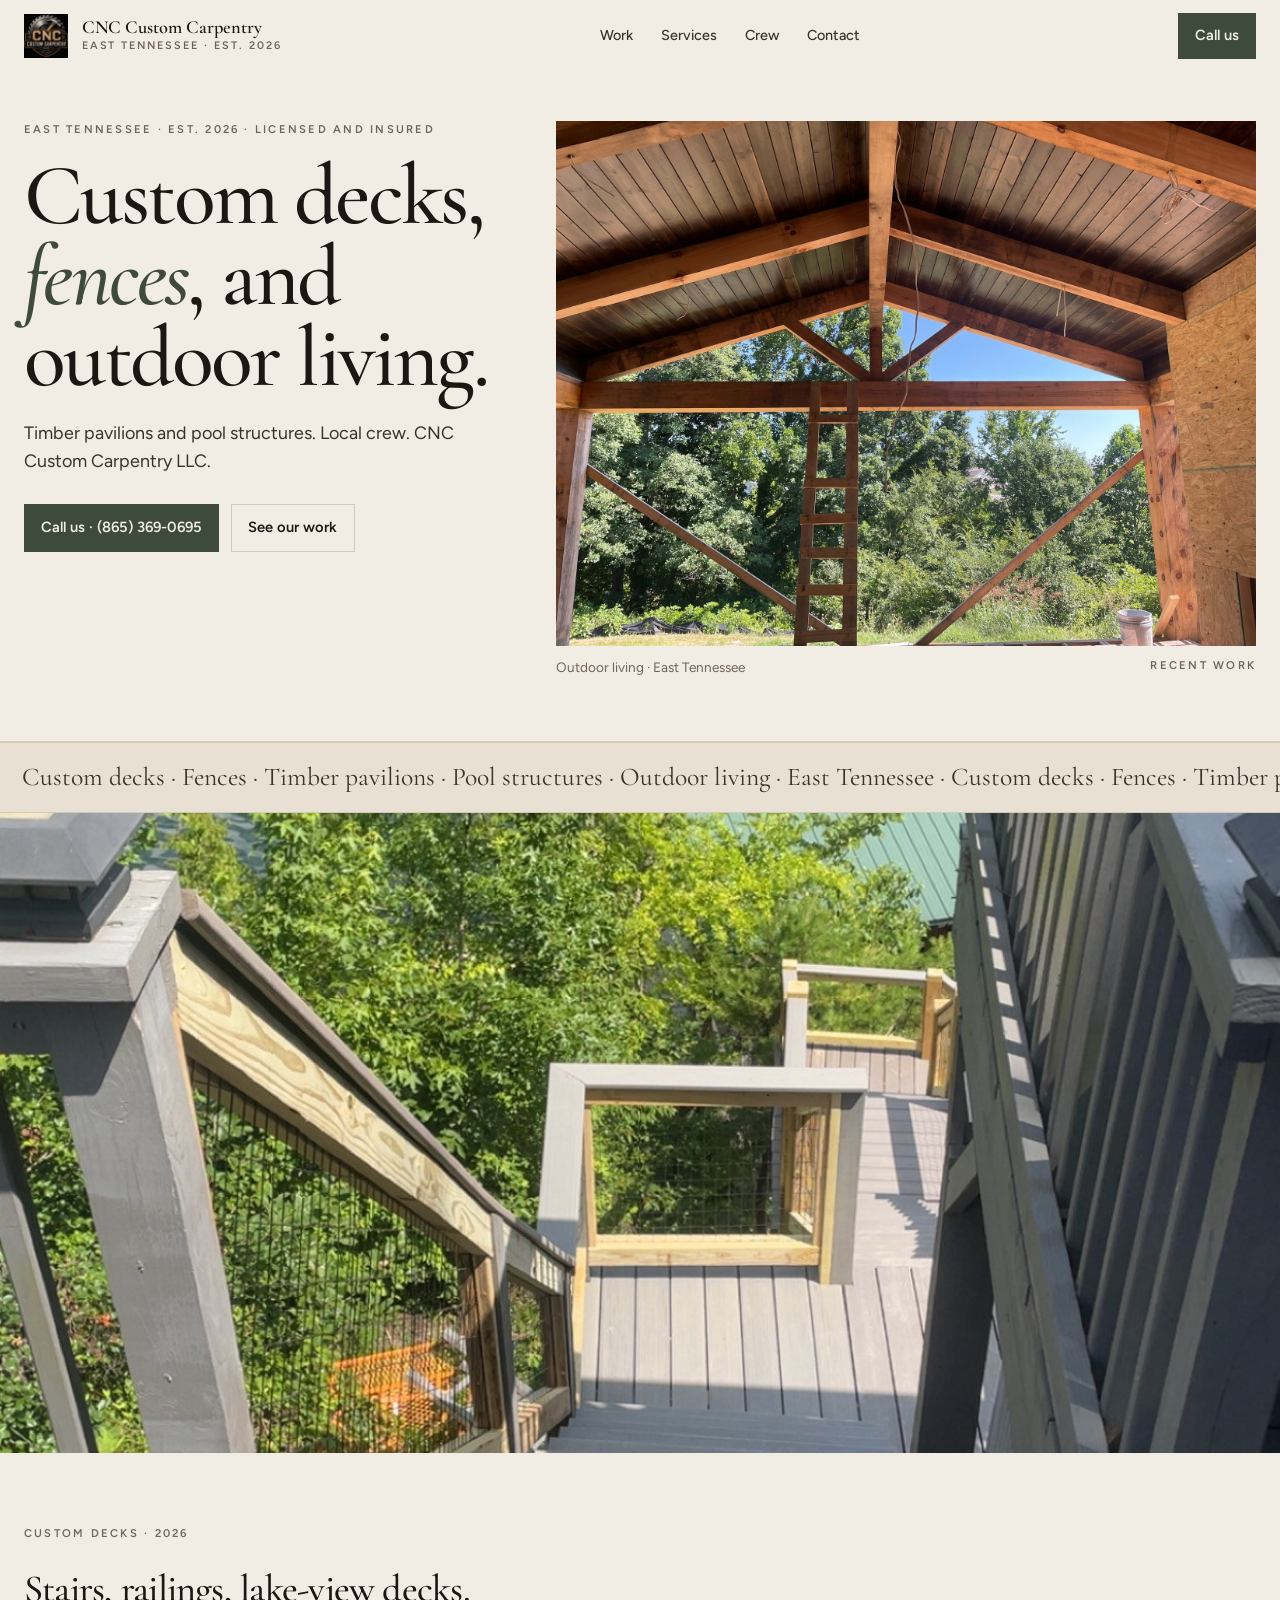
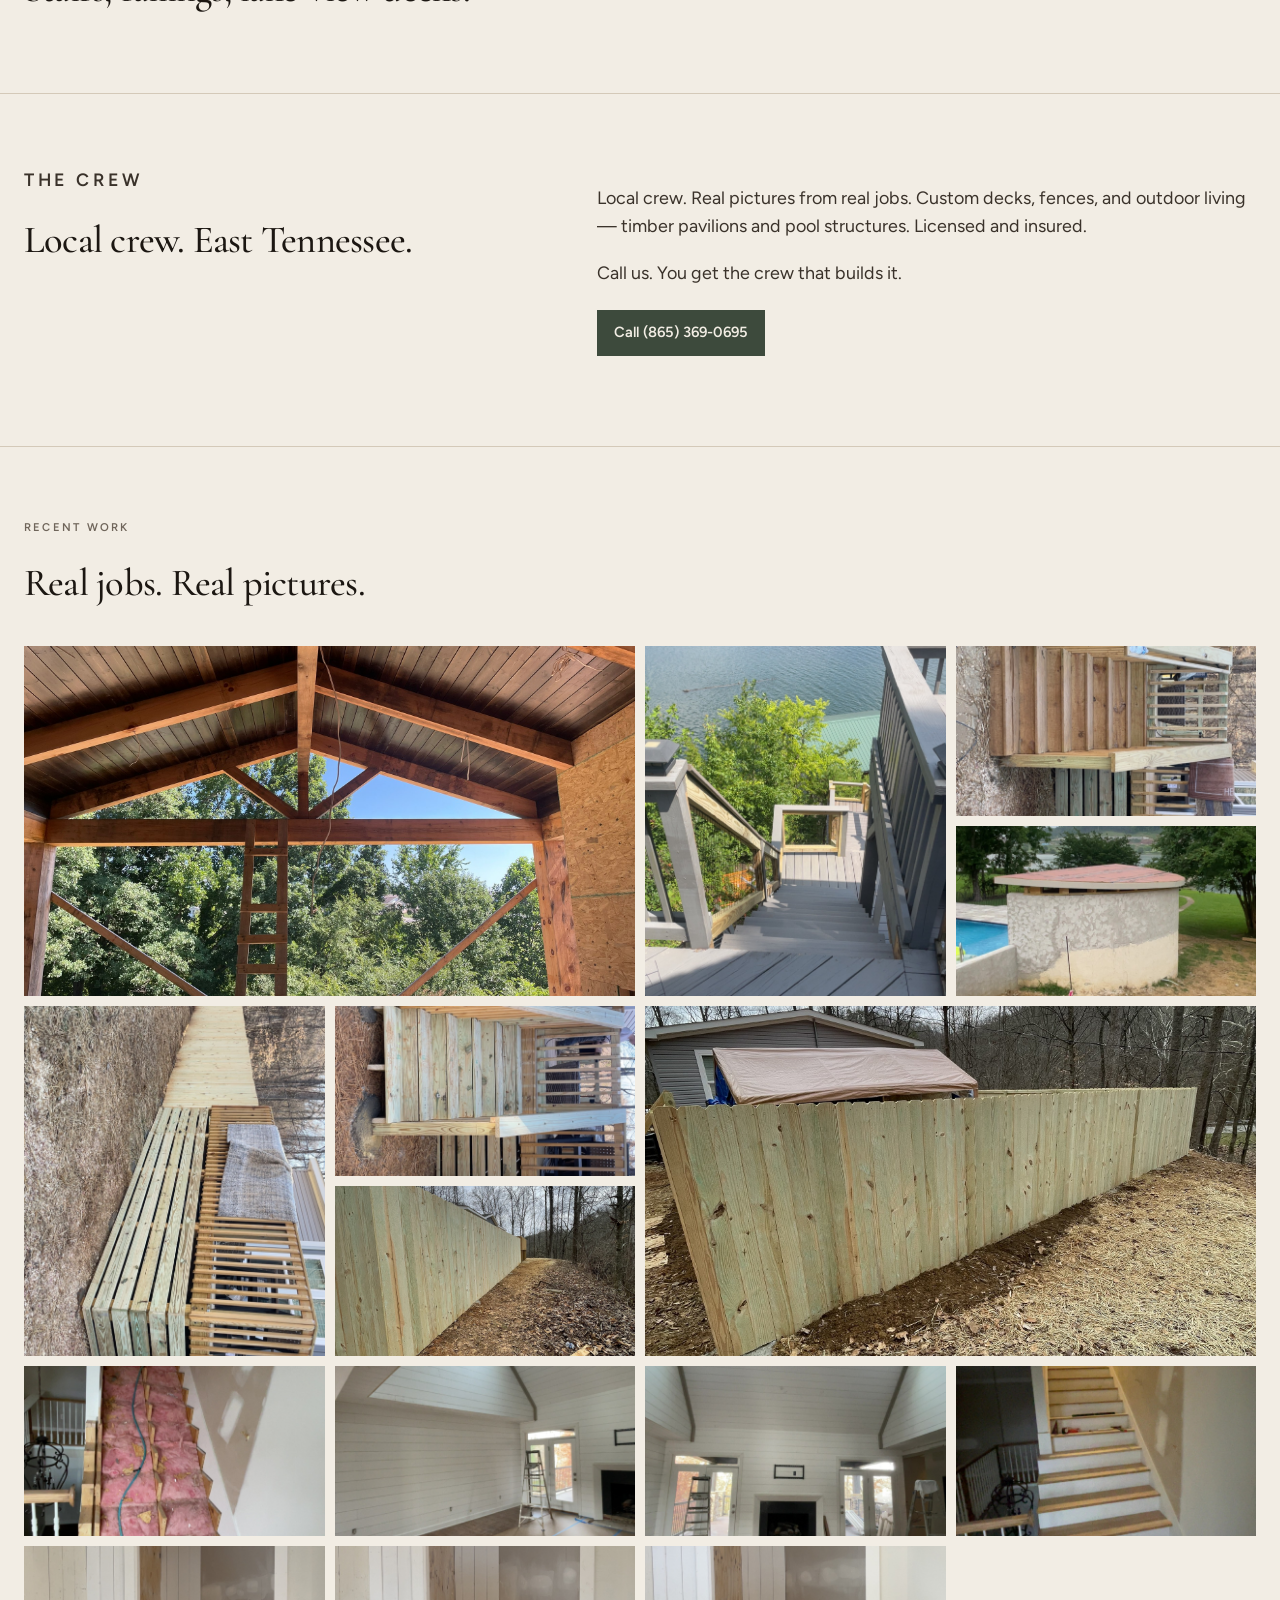
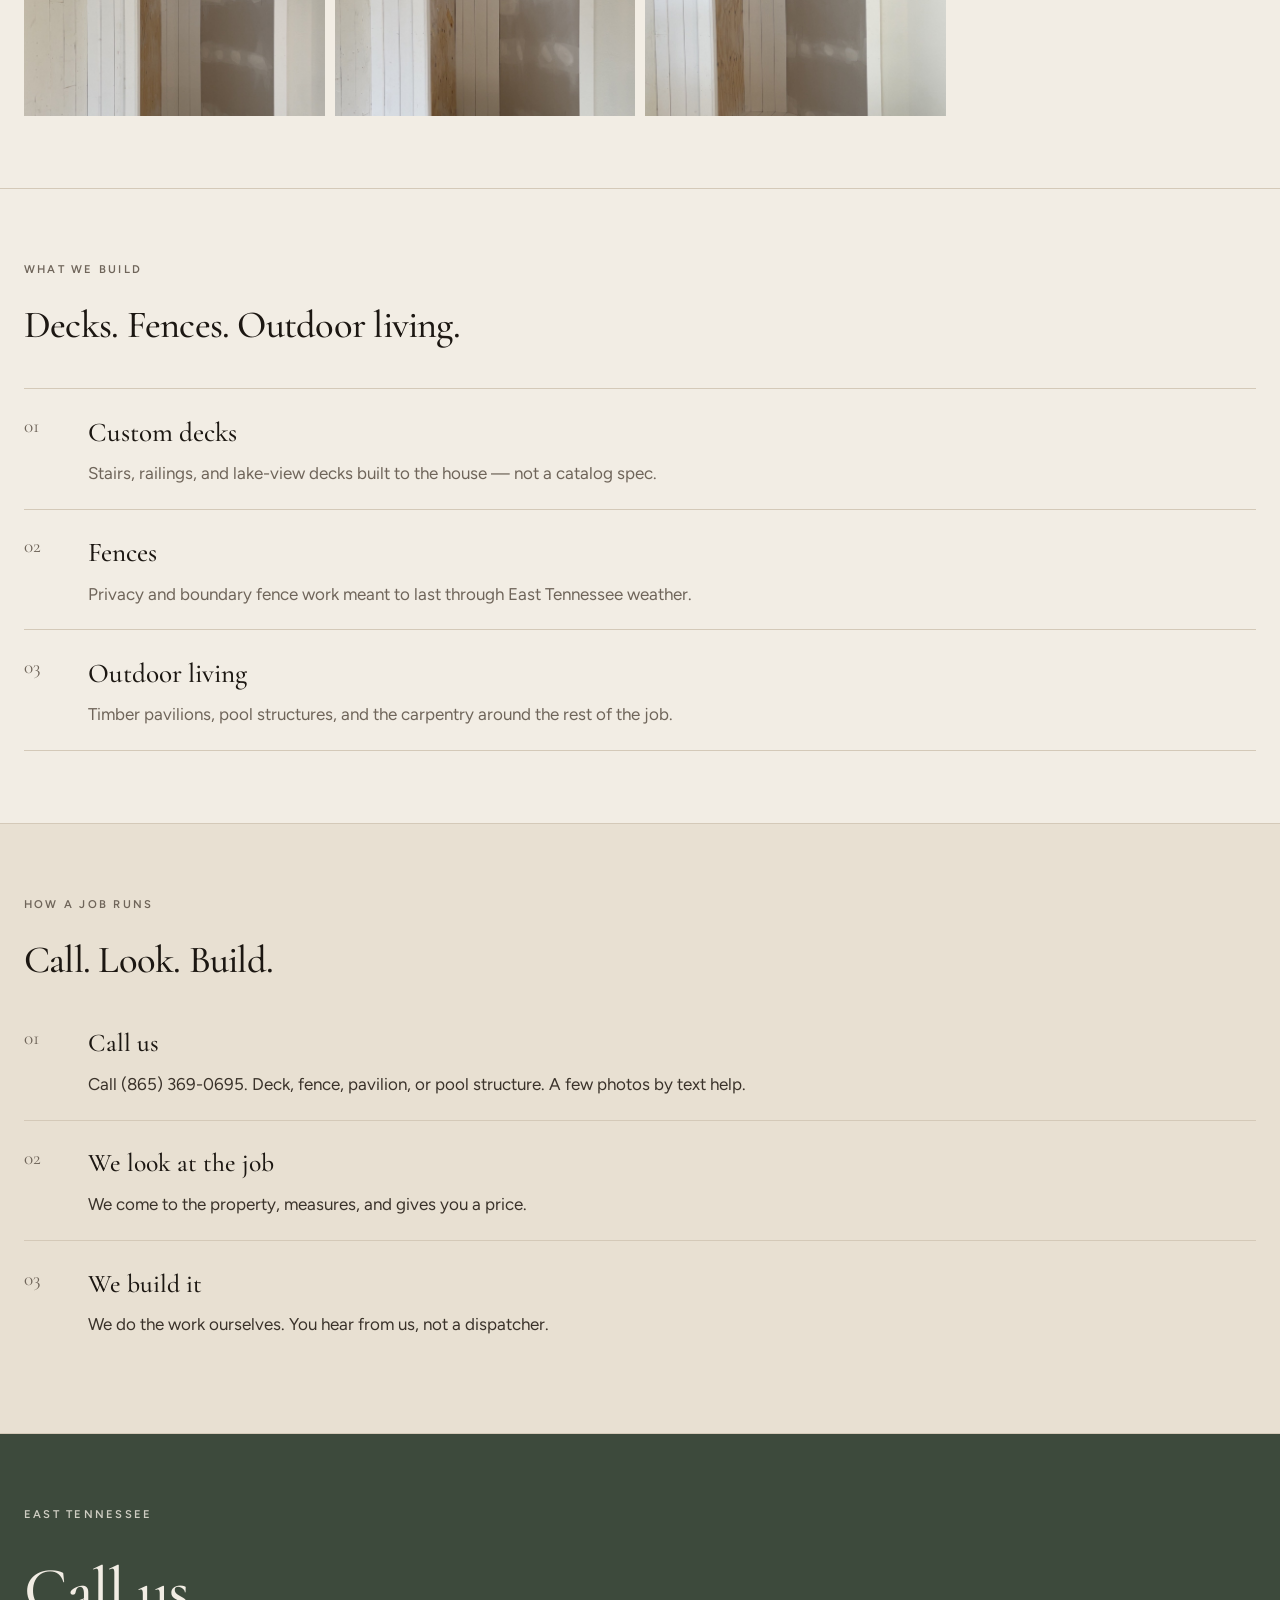
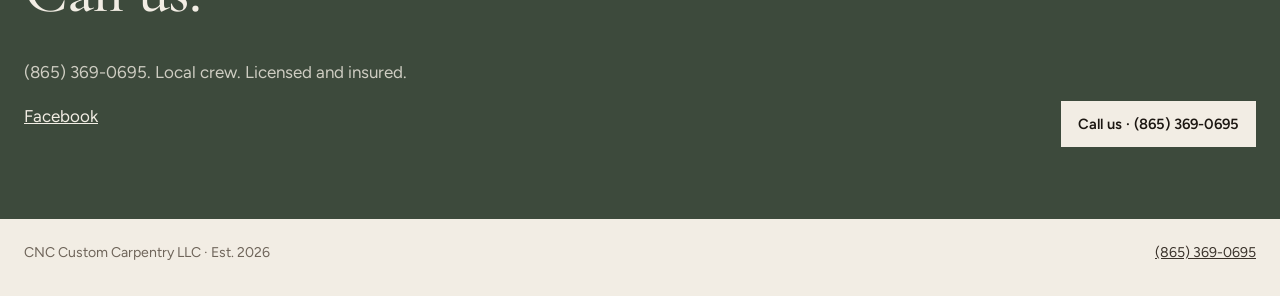
==== commit 29b41e7a: "Strip owner names; Call us + (865) 369-0695 only." ====
--- a/index.html
+++ b/index.html
@@ -1,332 +1,332 @@
 <!DOCTYPE html>
 <html lang="en">
 <head>
-  <meta charset="utf-8" />
-  <meta name="viewport" content="width=device-width, initial-scale=1, viewport-fit=cover" />
-  <title>CNC Custom Carpentry LLC · East Tennessee</title>
-  <meta name="description" content="Chris Sexton and Cameron Beeler. Custom decks, fences, and outdoor living in East Tennessee. Licensed and insured." />
-  <meta property="og:title" content="CNC Custom Carpentry LLC" />
-  <meta property="og:description" content="Custom decks, fences, and outdoor living. Call us." />
-  <meta property="og:image" content="assets/gallery/g01.jpg" />
-  <link rel="icon" href="assets/logo.jpg" />
-  <link rel="preconnect" href="https://fonts.googleapis.com" />
-  <link rel="preconnect" href="https://fonts.gstatic.com" crossorigin />
-  <link href="https://fonts.googleapis.com/css2?family=Cormorant+Garamond:ital,wght@0,500;0,600;1,500&family=Figtree:wght@400;500;600;700&display=swap" rel="stylesheet" />
-  <style>
-    :root {
-      --paper: #f2ede4;
-      --paper-2: #e8e0d2;
-      --ink: #1c1712;
-      --ink-soft: #3a322a;
-      --mute: #6f655a;
-      --forest: #3d4a3c;
-      --forest-2: #2c372c;
-      --forest-fg: #f2ede4;
-      --line: #d4c9b8;
-      --display: "Cormorant Garamond", Georgia, serif;
-      --sans: Figtree, system-ui, sans-serif;
-    }
-    * { box-sizing: border-box; }
-    html { scroll-behavior: smooth; }
-    body {
-      margin: 0;
-      background: var(--paper);
-      color: var(--ink);
-      font-family: var(--sans);
-      font-size: 1.0625rem;
-      line-height: 1.6;
-    }
-    img { max-width: 100%; display: block; }
-    a { color: inherit; }
-    header {
-      position: sticky; top: 0; z-index: 40;
-      background: rgba(242,237,228,.92);
-      backdrop-filter: blur(10px);
-      border-bottom: 1px solid transparent;
-    }
-    header.scrolled { border-color: var(--line); }
-    .bar {
-      max-width: 80rem; margin: 0 auto; padding: 0 1.5rem;
-      height: 4.5rem; display: flex; align-items: center; justify-content: space-between; gap: 1rem;
-    }
-    .brand { display: flex; align-items: center; gap: .85rem; text-decoration: none; min-width: 0; }
-    .brand img { width: 44px; height: 44px; object-fit: contain; }
-    .brand strong { font-family: var(--display); font-size: 1.15rem; font-weight: 600; display: block; line-height: 1.1; }
-    .brand small { display: none; letter-spacing: .18em; text-transform: uppercase; color: var(--mute); font-size: .68rem; font-weight: 600; }
-    nav { display: none; gap: 1.75rem; }
-    nav a { text-decoration: none; font-size: .9rem; font-weight: 500; color: var(--ink-soft); }
-    nav a:hover { color: var(--ink); }
-    .call {
-      display: inline-flex; align-items: center; justify-content: center; gap: .45rem;
-      background: var(--forest); color: var(--forest-fg); text-decoration: none;
-      padding: .7rem 1.05rem; font-weight: 600; font-size: .92rem;
-    }
-    .call:hover { background: var(--forest-2); }
-    .call-line { background: transparent; color: var(--ink); border: 1px solid var(--line); }
-    .hero {
-      max-width: 80rem; margin: 0 auto; padding: 2.5rem 1.5rem 3rem;
-      display: grid; gap: 2rem;
-    }
-    .eyebrow {
-      font-size: .7rem; font-weight: 600; letter-spacing: .2em; text-transform: uppercase; color: var(--mute); margin: 0 0 1rem;
-    }
-    h1 {
-      font-family: var(--display); font-weight: 500; letter-spacing: -.03em;
-      font-size: clamp(2.6rem, 7vw, 5.4rem); line-height: .94; margin: 0;
-    }
-    h1 em { font-style: italic; color: var(--forest); font-weight: 500; }
-    .lede { max-width: 28rem; color: var(--ink-soft); font-size: 1.12rem; margin: 1.25rem 0 1.75rem; }
-    .actions { display: flex; flex-wrap: wrap; gap: .75rem; }
-    .hero-photo { background: var(--paper-2); }
-    .hero-photo img { width: 100%; height: 100%; object-fit: cover; min-height: 280px; }
-    .cap { display: flex; justify-content: space-between; gap: 1rem; color: var(--mute); font-size: .85rem; margin-top: .7rem; }
-    .marquee {
-      overflow: hidden; border-block: 1px solid var(--line); background: var(--paper-2); padding: .9rem 0;
-    }
-    .marquee-track { display: flex; width: max-content; animation: shift 42s linear infinite; }
-    .marquee-track span { font-family: var(--display); font-size: 1.6rem; padding: 0 1.4rem; color: var(--ink-soft); }
-    @keyframes shift { to { transform: translateX(-50%); } }
-    section { border-bottom: 1px solid var(--line); }
-    .wrap { max-width: 80rem; margin: 0 auto; padding: 4.5rem 1.5rem; }
-    h2 { font-family: var(--display); font-weight: 500; letter-spacing: -.02em; font-size: clamp(1.8rem, 3vw, 2.7rem); margin: .6rem 0 0; }
-    .crew { display: grid; gap: 1.5rem; }
-    .crew p { color: var(--ink-soft); font-size: 1.12rem; }
-    .full img { width: 100%; max-height: 640px; object-fit: cover; }
-    .full .wrap { padding-top: 1.4rem; padding-bottom: 1.6rem; display: flex; flex-direction: column; gap: .4rem; }
-    .svcs { list-style: none; margin: 2rem 0 0; padding: 0; border-top: 1px solid var(--line); }
-    .svcs li { display: grid; grid-template-columns: 3rem 1fr; gap: 1rem; padding: 1.35rem 0; border-bottom: 1px solid var(--line); }
-    .svcs .n { font-family: var(--display); color: var(--mute); font-size: 1.2rem; }
-    .svcs h3 { font-family: var(--display); font-size: 1.7rem; margin: 0; font-weight: 500; }
-    .svcs p { margin: .35rem 0 0; color: var(--mute); }
-    .gallery {
-      display: grid; gap: 10px;
-      grid-template-columns: 1fr 1fr;
-      grid-auto-rows: 140px;
-    }
-    .gallery a { display: block; overflow: hidden; background: #1c1712; }
-    .gallery img { width: 100%; height: 100%; object-fit: cover; transition: transform .4s ease; }
-    .gallery a:hover img { transform: scale(1.04); }
-    .g-wide { grid-column: span 2; grid-row: span 2; }
-    .g-tall { grid-row: span 2; }
-    .process { background: var(--paper-2); }
-    .steps { list-style: none; margin: 2rem 0 0; padding: 0; }
-    .steps li { display: grid; grid-template-columns: 3rem 1fr; gap: 1rem; padding: 1.4rem 0; border-top: 1px solid var(--line); }
-    .steps li:first-child { border-top: 0; padding-top: 0; }
-    .n { font-family: var(--display); color: var(--mute); font-size: 1.2rem; }
-    .sh { font-family: var(--display); font-size: 1.6rem; margin: 0; font-weight: 500; }
-    .sb { margin: .4rem 0 0; color: var(--ink-soft); }
-    .contact { background: var(--forest); color: var(--forest-fg); border: 0; }
-    .contact .eyebrow { color: rgba(242,237,228,.55); }
-    .contact h2 { font-size: clamp(2.4rem, 5vw, 4.2rem); }
-    .contact p { color: rgba(242,237,228,.8); }
-    .call-inv { background: var(--paper); color: var(--ink); }
-    footer {
-      display: flex; justify-content: space-between; gap: 1rem; flex-wrap: wrap;
-      max-width: 80rem; margin: 0 auto; padding: 1.4rem 1.5rem 5.5rem;
-      color: var(--mute); font-size: .88rem;
-    }
-    footer a { color: var(--ink-soft); }
-    .sticky {
-      display: flex; position: fixed; left: 0; right: 0; bottom: 0; z-index: 50;
-      background: var(--forest); color: var(--forest-fg); text-decoration: none;
-      height: 3rem; align-items: center; justify-content: center; gap: .5rem; font-weight: 600;
-      padding-bottom: env(safe-area-inset-bottom);
-    }
-    #lb {
-      display: none; position: fixed; inset: 0; z-index: 80;
-      background: rgba(28,23,18,.92); align-items: center; justify-content: center; padding: 24px;
-    }
-    #lb.open { display: flex; }
-    #lb img { max-width: min(1100px, 92vw); max-height: 88vh; object-fit: contain; }
-    #lb button { position: absolute; top: 16px; right: 20px; background: 0; border: 0; color: #fff; font-size: 2rem; cursor: pointer; }
-    @media (min-width: 900px) {
-      .brand small { display: block; }
-      nav { display: flex; }
-      .hero { grid-template-columns: 5fr 7fr; align-items: stretch; padding-top: 3rem; }
-      .hero-photo img { min-height: 520px; }
-      .crew { grid-template-columns: 5fr 6fr; align-items: start; }
-      .gallery { grid-template-columns: repeat(4, 1fr); grid-auto-rows: 170px; }
-      .sticky { display: none; }
-      footer { padding-bottom: 2rem; }
-      .full .wrap { flex-direction: row; justify-content: space-between; align-items: end; }
-    }
-    @media (prefers-reduced-motion: reduce) {
-      .marquee-track { animation: none; }
-    }
-  </style>
+ <meta charset="utf-8" />
+ <meta name="viewport" content="width=device-width, initial-scale=1, viewport-fit=cover" />
+ <title>CNC Custom Carpentry LLC · East Tennessee</title>
+ <meta name="description" content="Custom decks, fences, and outdoor living in East Tennessee. Licensed and insured." />
+ <meta property="og:title" content="CNC Custom Carpentry LLC" />
+ <meta property="og:description" content="Custom decks, fences, and outdoor living. Call us." />
+ <meta property="og:image" content="assets/gallery/g01.jpg" />
+ <link rel="icon" href="assets/logo.jpg" />
+ <link rel="preconnect" href="https://fonts.googleapis.com" />
+ <link rel="preconnect" href="https://fonts.gstatic.com" crossorigin />
+ <link href="https://fonts.googleapis.com/css2?family=Cormorant+Garamond:ital,wght@0,500;0,600;1,500&family=Figtree:wght@400;500;600;700&display=swap" rel="stylesheet" />
+ <style>
+ :root {
+ --paper: #f2ede4;
+ --paper-2: #e8e0d2;
+ --ink: #1c1712;
+ --ink-soft: #3a322a;
+ --mute: #6f655a;
+ --forest: #3d4a3c;
+ --forest-2: #2c372c;
+ --forest-fg: #f2ede4;
+ --line: #d4c9b8;
+ --display: "Cormorant Garamond", Georgia, serif;
+ --sans: Figtree, system-ui, sans-serif;
+ }
+ * { box-sizing: border-box; }
+ html { scroll-behavior: smooth; }
+ body {
+ margin: 0;
+ background: var(--paper);
+ color: var(--ink);
+ font-family: var(--sans);
+ font-size: 1.0625rem;
+ line-height: 1.6;
+ }
+ img { max-width: 100%; display: block; }
+ a { color: inherit; }
+ header {
+ position: sticky; top: 0; z-index: 40;
+ background: rgba(242,237,228,.92);
+ backdrop-filter: blur(10px);
+ border-bottom: 1px solid transparent;
+ }
+ header.scrolled { border-color: var(--line); }
+.bar {
+ max-width: 80rem; margin: 0 auto; padding: 0 1.5rem;
+ height: 4.5rem; display: flex; align-items: center; justify-content: space-between; gap: 1rem;
+ }
+.brand { display: flex; align-items: center; gap:.85rem; text-decoration: none; min-width: 0; }
+.brand img { width: 44px; height: 44px; object-fit: contain; }
+.brand strong { font-family: var(--display); font-size: 1.15rem; font-weight: 600; display: block; line-height: 1.1; }
+.brand small { display: none; letter-spacing:.18em; text-transform: uppercase; color: var(--mute); font-size:.68rem; font-weight: 600; }
+ nav { display: none; gap: 1.75rem; }
+ nav a { text-decoration: none; font-size:.9rem; font-weight: 500; color: var(--ink-soft); }
+ nav a:hover { color: var(--ink); }
+.call {
+ display: inline-flex; align-items: center; justify-content: center; gap:.45rem;
+ background: var(--forest); color: var(--forest-fg); text-decoration: none;
+ padding:.7rem 1.05rem; font-weight: 600; font-size:.92rem;
+ }
+.call:hover { background: var(--forest-2); }
+.call-line { background: transparent; color: var(--ink); border: 1px solid var(--line); }
+.hero {
+ max-width: 80rem; margin: 0 auto; padding: 2.5rem 1.5rem 3rem;
+ display: grid; gap: 2rem;
+ }
+.eyebrow {
+ font-size:.7rem; font-weight: 600; letter-spacing:.2em; text-transform: uppercase; color: var(--mute); margin: 0 0 1rem;
+ }
+ h1 {
+ font-family: var(--display); font-weight: 500; letter-spacing: -.03em;
+ font-size: clamp(2.6rem, 7vw, 5.4rem); line-height:.94; margin: 0;
+ }
+ h1 em { font-style: italic; color: var(--forest); font-weight: 500; }
+.lede { max-width: 28rem; color: var(--ink-soft); font-size: 1.12rem; margin: 1.25rem 0 1.75rem; }
+.actions { display: flex; flex-wrap: wrap; gap:.75rem; }
+.hero-photo { background: var(--paper-2); }
+.hero-photo img { width: 100%; height: 100%; object-fit: cover; min-height: 280px; }
+.cap { display: flex; justify-content: space-between; gap: 1rem; color: var(--mute); font-size:.85rem; margin-top:.7rem; }
+.marquee {
+ overflow: hidden; border-block: 1px solid var(--line); background: var(--paper-2); padding:.9rem 0;
+ }
+.marquee-track { display: flex; width: max-content; animation: shift 42s linear infinite; }
+.marquee-track span { font-family: var(--display); font-size: 1.6rem; padding: 0 1.4rem; color: var(--ink-soft); }
+ @keyframes shift { to { transform: translateX(-50%); } }
+ section { border-bottom: 1px solid var(--line); }
+.wrap { max-width: 80rem; margin: 0 auto; padding: 4.5rem 1.5rem; }
+ h2 { font-family: var(--display); font-weight: 500; letter-spacing: -.02em; font-size: clamp(1.8rem, 3vw, 2.7rem); margin:.6rem 0 0; }
+.crew { display: grid; gap: 1.5rem; }
+.crew p { color: var(--ink-soft); font-size: 1.12rem; }
+.full img { width: 100%; max-height: 640px; object-fit: cover; }
+.full.wrap { padding-top: 1.4rem; padding-bottom: 1.6rem; display: flex; flex-direction: column; gap:.4rem; }
+.svcs { list-style: none; margin: 2rem 0 0; padding: 0; border-top: 1px solid var(--line); }
+.svcs li { display: grid; grid-template-columns: 3rem 1fr; gap: 1rem; padding: 1.35rem 0; border-bottom: 1px solid var(--line); }
+.svcs.n { font-family: var(--display); color: var(--mute); font-size: 1.2rem; }
+.svcs h3 { font-family: var(--display); font-size: 1.7rem; margin: 0; font-weight: 500; }
+.svcs p { margin:.35rem 0 0; color: var(--mute); }
+.gallery {
+ display: grid; gap: 10px;
+ grid-template-columns: 1fr 1fr;
+ grid-auto-rows: 140px;
+ }
+.gallery a { display: block; overflow: hidden; background: #1c1712; }
+.gallery img { width: 100%; height: 100%; object-fit: cover; transition: transform.4s ease; }
+.gallery a:hover img { transform: scale(1.04); }
+.g-wide { grid-column: span 2; grid-row: span 2; }
+.g-tall { grid-row: span 2; }
+.process { background: var(--paper-2); }
+.steps { list-style: none; margin: 2rem 0 0; padding: 0; }
+.steps li { display: grid; grid-template-columns: 3rem 1fr; gap: 1rem; padding: 1.4rem 0; border-top: 1px solid var(--line); }
+.steps li:first-child { border-top: 0; padding-top: 0; }
+.n { font-family: var(--display); color: var(--mute); font-size: 1.2rem; }
+.sh { font-family: var(--display); font-size: 1.6rem; margin: 0; font-weight: 500; }
+.sb { margin:.4rem 0 0; color: var(--ink-soft); }
+.contact { background: var(--forest); color: var(--forest-fg); border: 0; }
+.contact.eyebrow { color: rgba(242,237,228,.55); }
+.contact h2 { font-size: clamp(2.4rem, 5vw, 4.2rem); }
+.contact p { color: rgba(242,237,228,.8); }
+.call-inv { background: var(--paper); color: var(--ink); }
+ footer {
+ display: flex; justify-content: space-between; gap: 1rem; flex-wrap: wrap;
+ max-width: 80rem; margin: 0 auto; padding: 1.4rem 1.5rem 5.5rem;
+ color: var(--mute); font-size:.88rem;
+ }
+ footer a { color: var(--ink-soft); }
+.sticky {
+ display: flex; position: fixed; left: 0; right: 0; bottom: 0; z-index: 50;
+ background: var(--forest); color: var(--forest-fg); text-decoration: none;
+ height: 3rem; align-items: center; justify-content: center; gap:.5rem; font-weight: 600;
+ padding-bottom: env(safe-area-inset-bottom);
+ }
+ #lb {
+ display: none; position: fixed; inset: 0; z-index: 80;
+ background: rgba(28,23,18,.92); align-items: center; justify-content: center; padding: 24px;
+ }
+ #lb.open { display: flex; }
+ #lb img { max-width: min(1100px, 92vw); max-height: 88vh; object-fit: contain; }
+ #lb button { position: absolute; top: 16px; right: 20px; background: 0; border: 0; color: #fff; font-size: 2rem; cursor: pointer; }
+ @media (min-width: 900px) {
+.brand small { display: block; }
+ nav { display: flex; }
+.hero { grid-template-columns: 5fr 7fr; align-items: stretch; padding-top: 3rem; }
+.hero-photo img { min-height: 520px; }
+.crew { grid-template-columns: 5fr 6fr; align-items: start; }
+.gallery { grid-template-columns: repeat(4, 1fr); grid-auto-rows: 170px; }
+.sticky { display: none; }
+ footer { padding-bottom: 2rem; }
+.full.wrap { flex-direction: row; justify-content: space-between; align-items: end; }
+ }
+ @media (prefers-reduced-motion: reduce) {
+.marquee-track { animation: none; }
+ }
+ </style>
 </head>
 <body>
-  <header id="hd">
-    <div class="bar">
-      <a class="brand" href="#top">
-        <img src="assets/logo.jpg" alt="CNC Custom Carpentry LLC" />
-        <span>
-          <strong>CNC Custom Carpentry</strong>
-          <small>East Tennessee · Est. 2026</small>
-        </span>
-      </a>
-      <nav>
-        <a href="#work">Work</a>
-        <a href="#services">Services</a>
-        <a href="#about">Crew</a>
-        <a href="#contact">Contact</a>
-      </nav>
-      <a class="call" href="tel:+18653690695">Call us</a>
-    </div>
-  </header>
-
-  <main id="top">
-    <section class="hero">
-      <div>
-        <p class="eyebrow">East Tennessee · Est. 2026 · Licensed and insured</p>
-        <h1>Custom decks, <em>fences</em>, and outdoor living.</h1>
-        <p class="lede">Timber pavilions and pool structures. Chris Sexton and Cameron Beeler. Local crew. CNC Custom Carpentry LLC.</p>
-        <div class="actions">
-          <a class="call" href="tel:+18653690695">Call us · (865) 369-0695</a>
-          <a class="call call-line" href="#work">See our work</a>
-        </div>
-      </div>
-      <div>
-        <div class="hero-photo">
-          <a href="assets/gallery/g01.jpg" data-lb><img src="assets/gallery/g01.jpg" alt="Timber outdoor living structure" /></a>
-        </div>
-        <p class="cap"><span>Outdoor living · East Tennessee</span><span class="eyebrow" style="margin:0">Recent work</span></p>
-      </div>
-    </section>
-
-    <div class="marquee" aria-hidden="true">
-      <div class="marquee-track">
-        <span>Custom decks · Fences · Timber pavilions · Pool structures · Outdoor living · East Tennessee · Custom decks · Fences · Timber pavilions · Pool structures · Outdoor living · East Tennessee ·</span>
-        <span>Custom decks · Fences · Timber pavilions · Pool structures · Outdoor living · East Tennessee · Custom decks · Fences · Timber pavilions · Pool structures · Outdoor living · East Tennessee ·</span>
-      </div>
-    </div>
-
-    <section class="full">
-      <a href="assets/gallery/g15.jpg" data-lb><img src="assets/gallery/g15.jpg" alt="Lake-view deck stairs" /></a>
-      <div class="wrap">
-        <div>
-          <p class="eyebrow">Custom decks · 2026</p>
-          <h2>Stairs, railings, lake-view decks.</h2>
-        </div>
-      </div>
-    </section>
-
-    <section id="about">
-      <div class="wrap crew">
-        <div>
-          <p class="eyebrow">The crew</p>
-          <h2>Chris Sexton and Cameron Beeler.</h2>
-        </div>
-        <div>
-          <p>Local crew. Real pictures from real jobs. Custom decks, fences, and outdoor living — timber pavilions and pool structures. Licensed and insured.</p>
-          <p>You call. You get the people who will build it.</p>
-          <p style="margin-top:1.4rem"><a class="call" href="tel:+18653690695">Call (865) 369-0695</a></p>
-        </div>
-      </div>
-    </section>
-
-    <section id="work">
-      <div class="wrap">
-        <p class="eyebrow">Recent work</p>
-        <h2>Real jobs. Real pictures.</h2>
-        <div class="gallery" style="margin-top:2rem">
-          <a class="g-wide" href="assets/gallery/g01.jpg" data-lb><img src="assets/gallery/g01.jpg" alt="Timber pavilion" /></a>
-          <a class="g-tall" href="assets/gallery/g15.jpg" data-lb><img src="assets/gallery/g15.jpg" alt="Lake-view deck stairs" /></a>
-          <a href="assets/gallery/g12.jpg" data-lb><img src="assets/gallery/g12.jpg" alt="New deck and stairs" /></a>
-          <a href="assets/gallery/g05.jpg" data-lb><img src="assets/gallery/g05.jpg" alt="Lakeside structure" /></a>
-          <a class="g-tall" href="assets/gallery/g13.jpg" data-lb><img src="assets/gallery/g13.jpg" alt="Job photo" /></a>
-          <a href="assets/gallery/g14.jpg" data-lb><img src="assets/gallery/g14.jpg" alt="Job photo" /></a>
-          <a class="g-wide" href="assets/gallery/g10.jpg" data-lb><img src="assets/gallery/g10.jpg" alt="Fence line" /></a>
-          <a href="assets/gallery/g11.jpg" data-lb><img src="assets/gallery/g11.jpg" alt="Job photo" /></a>
-          <a href="assets/gallery/g08.jpg" data-lb><img src="assets/gallery/g08.jpg" alt="Job photo" /></a>
-          <a href="assets/gallery/g07.jpg" data-lb><img src="assets/gallery/g07.jpg" alt="Job photo" /></a>
-          <a href="assets/gallery/g06.jpg" data-lb><img src="assets/gallery/g06.jpg" alt="Job photo" /></a>
-          <a href="assets/gallery/g09.jpg" data-lb><img src="assets/gallery/g09.jpg" alt="Job photo" /></a>
-          <a href="assets/gallery/g02.jpg" data-lb><img src="assets/gallery/g02.jpg" alt="Job photo" /></a>
-          <a href="assets/gallery/g03.jpg" data-lb><img src="assets/gallery/g03.jpg" alt="Job photo" /></a>
-          <a href="assets/gallery/g04.jpg" data-lb><img src="assets/gallery/g04.jpg" alt="Job photo" /></a>
-        </div>
-      </div>
-    </section>
-
-    <section id="services">
-      <div class="wrap">
-        <p class="eyebrow">What we build</p>
-        <h2>Decks. Fences. Outdoor living.</h2>
-        <ul class="svcs">
-          <li>
-            <span class="n">01</span>
-            <div>
-              <h3>Custom decks</h3>
-              <p>Stairs, railings, and lake-view decks built to the house — not a catalog spec.</p>
-            </div>
-          </li>
-          <li>
-            <span class="n">02</span>
-            <div>
-              <h3>Fences</h3>
-              <p>Privacy and boundary fence work meant to last through East Tennessee weather.</p>
-            </div>
-          </li>
-          <li>
-            <span class="n">03</span>
-            <div>
-              <h3>Outdoor living</h3>
-              <p>Timber pavilions, pool structures, and the carpentry around the rest of the job.</p>
-            </div>
-          </li>
-        </ul>
-      </div>
-    </section>
-
-    <section class="process">
-      <div class="wrap">
-        <p class="eyebrow">How a job runs</p>
-        <h2>Call. Look. Build.</h2>
-        <ol class="steps">
-          <li><span class="n">01</span><div><h3 class="sh">Call us</h3><p class="sb">Call (865) 369-0695. Deck, fence, pavilion, or pool structure. A few photos by text help.</p></div></li>
-          <li><span class="n">02</span><div><h3 class="sh">We look at the job</h3><p class="sb">Chris or Cameron comes to the property, measures, and gives you a price.</p></div></li>
-          <li><span class="n">03</span><div><h3 class="sh">We build it</h3><p class="sb">We do the work ourselves. You hear from us, not a dispatcher.</p></div></li>
-        </ol>
-      </div>
-    </section>
-
-    <section class="contact" id="contact">
-      <div class="wrap" style="display:flex;flex-wrap:wrap;gap:2rem;align-items:end;justify-content:space-between">
-        <div>
-          <p class="eyebrow">East Tennessee</p>
-          <h2>Call us.</h2>
-          <p>(865) 369-0695. Local crew. Licensed and insured.</p>
-          <p style="margin-top:.8rem"><a href="https://www.facebook.com/people/CNC-Custom-Carpentry-LLC/61593549447003/" style="color:var(--forest-fg)">Facebook</a></p>
-        </div>
-        <a class="call call-inv" href="tel:+18653690695">Call us · (865) 369-0695</a>
-      </div>
-    </section>
-  </main>
-
-  <footer>
-    <span>CNC Custom Carpentry LLC · Est. 2026</span>
-    <a href="tel:+18653690695">(865) 369-0695</a>
-  </footer>
-  <a class="sticky" href="tel:+18653690695">Call us · (865) 369-0695</a>
-  <div id="lb" role="dialog" aria-modal="true"><button type="button" aria-label="Close">&times;</button><img alt="" /></div>
-  <script>
-    const hd = document.getElementById('hd');
-    addEventListener('scroll', () => hd.classList.toggle('scrolled', scrollY > 8), { passive: true });
-    const lb = document.getElementById('lb');
-    const img = lb.querySelector('img');
-    document.querySelectorAll('[data-lb]').forEach(a => {
-      a.addEventListener('click', e => {
-        e.preventDefault();
-        img.src = a.getAttribute('href');
-        img.alt = (a.querySelector('img') || {}).alt || '';
-        lb.classList.add('open');
-      });
-    });
-    const close = () => lb.classList.remove('open');
-    lb.addEventListener('click', close);
-    lb.querySelector('button').addEventListener('click', close);
-    document.addEventListener('keydown', e => { if (e.key === 'Escape') close(); });
-  </script>
+ <header id="hd">
+ <div class="bar">
+ <a class="brand" href="#top">
+ <img src="assets/logo.jpg" alt="CNC Custom Carpentry LLC" />
+ <span>
+ <strong>CNC Custom Carpentry</strong>
+ <small>East Tennessee · Est. 2026</small>
+ </span>
+ </a>
+ <nav>
+ <a href="#work">Work</a>
+ <a href="#services">Services</a>
+ <a href="#about">Crew</a>
+ <a href="#contact">Contact</a>
+ </nav>
+ <a class="call" href="tel:+18653690695">Call us</a>
+ </div>
+ </header>
+
+ <main id="top">
+ <section class="hero">
+ <div>
+ <p class="eyebrow">East Tennessee · Est. 2026 · Licensed and insured</p>
+ <h1>Custom decks, <em>fences</em>, and outdoor living.</h1>
+ <p class="lede">Timber pavilions and pool structures. Local crew. CNC Custom Carpentry LLC.</p>
+ <div class="actions">
+ <a class="call" href="tel:+18653690695">Call us · (865) 369-0695</a>
+ <a class="call call-line" href="#work">See our work</a>
+ </div>
+ </div>
+ <div>
+ <div class="hero-photo">
+ <a href="assets/gallery/g01.jpg" data-lb><img src="assets/gallery/g01.jpg" alt="Timber outdoor living structure" /></a>
+ </div>
+ <p class="cap"><span>Outdoor living · East Tennessee</span><span class="eyebrow" style="margin:0">Recent work</span></p>
+ </div>
+ </section>
+
+ <div class="marquee" aria-hidden="true">
+ <div class="marquee-track">
+ <span>Custom decks · Fences · Timber pavilions · Pool structures · Outdoor living · East Tennessee · Custom decks · Fences · Timber pavilions · Pool structures · Outdoor living · East Tennessee ·</span>
+ <span>Custom decks · Fences · Timber pavilions · Pool structures · Outdoor living · East Tennessee · Custom decks · Fences · Timber pavilions · Pool structures · Outdoor living · East Tennessee ·</span>
+ </div>
+ </div>
+
+ <section class="full">
+ <a href="assets/gallery/g15.jpg" data-lb><img src="assets/gallery/g15.jpg" alt="Lake-view deck stairs" /></a>
+ <div class="wrap">
+ <div>
+ <p class="eyebrow">Custom decks · 2026</p>
+ <h2>Stairs, railings, lake-view decks.</h2>
+ </div>
+ </div>
+ </section>
+
+ <section id="about">
+ <div class="wrap crew">
+ <div>
+ <p class="eyebrow">The crew</p>
+ <h2>Local crew. East Tennessee.</h2>
+ </div>
+ <div>
+ <p>Local crew. Real pictures from real jobs. Custom decks, fences, and outdoor living — timber pavilions and pool structures. Licensed and insured.</p>
+ <p>Call us. You get the crew that builds it.</p>
+ <p style="margin-top:1.4rem"><a class="call" href="tel:+18653690695">Call (865) 369-0695</a></p>
+ </div>
+ </div>
+ </section>
+
+ <section id="work">
+ <div class="wrap">
+ <p class="eyebrow">Recent work</p>
+ <h2>Real jobs. Real pictures.</h2>
+ <div class="gallery" style="margin-top:2rem">
+ <a class="g-wide" href="assets/gallery/g01.jpg" data-lb><img src="assets/gallery/g01.jpg" alt="Timber pavilion" /></a>
+ <a class="g-tall" href="assets/gallery/g15.jpg" data-lb><img src="assets/gallery/g15.jpg" alt="Lake-view deck stairs" /></a>
+ <a href="assets/gallery/g12.jpg" data-lb><img src="assets/gallery/g12.jpg" alt="New deck and stairs" /></a>
+ <a href="assets/gallery/g05.jpg" data-lb><img src="assets/gallery/g05.jpg" alt="Lakeside structure" /></a>
+ <a class="g-tall" href="assets/gallery/g13.jpg" data-lb><img src="assets/gallery/g13.jpg" alt="Job photo" /></a>
+ <a href="assets/gallery/g14.jpg" data-lb><img src="assets/gallery/g14.jpg" alt="Job photo" /></a>
+ <a class="g-wide" href="assets/gallery/g10.jpg" data-lb><img src="assets/gallery/g10.jpg" alt="Fence line" /></a>
+ <a href="assets/gallery/g11.jpg" data-lb><img src="assets/gallery/g11.jpg" alt="Job photo" /></a>
+ <a href="assets/gallery/g08.jpg" data-lb><img src="assets/gallery/g08.jpg" alt="Job photo" /></a>
+ <a href="assets/gallery/g07.jpg" data-lb><img src="assets/gallery/g07.jpg" alt="Job photo" /></a>
+ <a href="assets/gallery/g06.jpg" data-lb><img src="assets/gallery/g06.jpg" alt="Job photo" /></a>
+ <a href="assets/gallery/g09.jpg" data-lb><img src="assets/gallery/g09.jpg" alt="Job photo" /></a>
+ <a href="assets/gallery/g02.jpg" data-lb><img src="assets/gallery/g02.jpg" alt="Job photo" /></a>
+ <a href="assets/gallery/g03.jpg" data-lb><img src="assets/gallery/g03.jpg" alt="Job photo" /></a>
+ <a href="assets/gallery/g04.jpg" data-lb><img src="assets/gallery/g04.jpg" alt="Job photo" /></a>
+ </div>
+ </div>
+ </section>
+
+ <section id="services">
+ <div class="wrap">
+ <p class="eyebrow">What we build</p>
+ <h2>Decks. Fences. Outdoor living.</h2>
+ <ul class="svcs">
+ <li>
+ <span class="n">01</span>
+ <div>
+ <h3>Custom decks</h3>
+ <p>Stairs, railings, and lake-view decks built to the house — not a catalog spec.</p>
+ </div>
+ </li>
+ <li>
+ <span class="n">02</span>
+ <div>
+ <h3>Fences</h3>
+ <p>Privacy and boundary fence work meant to last through East Tennessee weather.</p>
+ </div>
+ </li>
+ <li>
+ <span class="n">03</span>
+ <div>
+ <h3>Outdoor living</h3>
+ <p>Timber pavilions, pool structures, and the carpentry around the rest of the job.</p>
+ </div>
+ </li>
+ </ul>
+ </div>
+ </section>
+
+ <section class="process">
+ <div class="wrap">
+ <p class="eyebrow">How a job runs</p>
+ <h2>Call. Look. Build.</h2>
+ <ol class="steps">
+ <li><span class="n">01</span><div><h3 class="sh">Call us</h3><p class="sb">Call (865) 369-0695. Deck, fence, pavilion, or pool structure. A few photos by text help.</p></div></li>
+ <li><span class="n">02</span><div><h3 class="sh">We look at the job</h3><p class="sb">We come to the property, measures, and gives you a price.</p></div></li>
+ <li><span class="n">03</span><div><h3 class="sh">We build it</h3><p class="sb">We do the work ourselves. You hear from us, not a dispatcher.</p></div></li>
+ </ol>
+ </div>
+ </section>
+
+ <section class="contact" id="contact">
+ <div class="wrap" style="display:flex;flex-wrap:wrap;gap:2rem;align-items:end;justify-content:space-between">
+ <div>
+ <p class="eyebrow">East Tennessee</p>
+ <h2>Call us.</h2>
+ <p>(865) 369-0695. Local crew. Licensed and insured.</p>
+ <p style="margin-top:.8rem"><a href="https://www.facebook.com/people/CNC-Custom-Carpentry-LLC/61593549447003/" style="color:var(--forest-fg)">Facebook</a></p>
+ </div>
+ <a class="call call-inv" href="tel:+18653690695">Call us · (865) 369-0695</a>
+ </div>
+ </section>
+ </main>
+
+ <footer>
+ <span>CNC Custom Carpentry LLC · Est. 2026</span>
+ <a href="tel:+18653690695">(865) 369-0695</a>
+ </footer>
+ <a class="sticky" href="tel:+18653690695">Call us · (865) 369-0695</a>
+ <div id="lb" role="dialog" aria-modal="true"><button type="button" aria-label="Close">&times;</button><img alt="" /></div>
+ <script>
+ const hd = document.getElementById('hd');
+ addEventListener('scroll', () => hd.classList.toggle('scrolled', scrollY > 8), { passive: true });
+ const lb = document.getElementById('lb');
+ const img = lb.querySelector('img');
+ document.querySelectorAll('[data-lb]').forEach(a => {
+ a.addEventListener('click', e => {
+ e.preventDefault();
+ img.src = a.getAttribute('href');
+ img.alt = (a.querySelector('img') || {}).alt || '';
+ lb.classList.add('open');
+ });
+ });
+ const close = () => lb.classList.remove('open');
+ lb.addEventListener('click', close);
+ lb.querySelector('button').addEventListener('click', close);
+ document.addEventListener('keydown', e => { if (e.key === 'Escape') close(); });
+ </script>
 </body>
 </html>
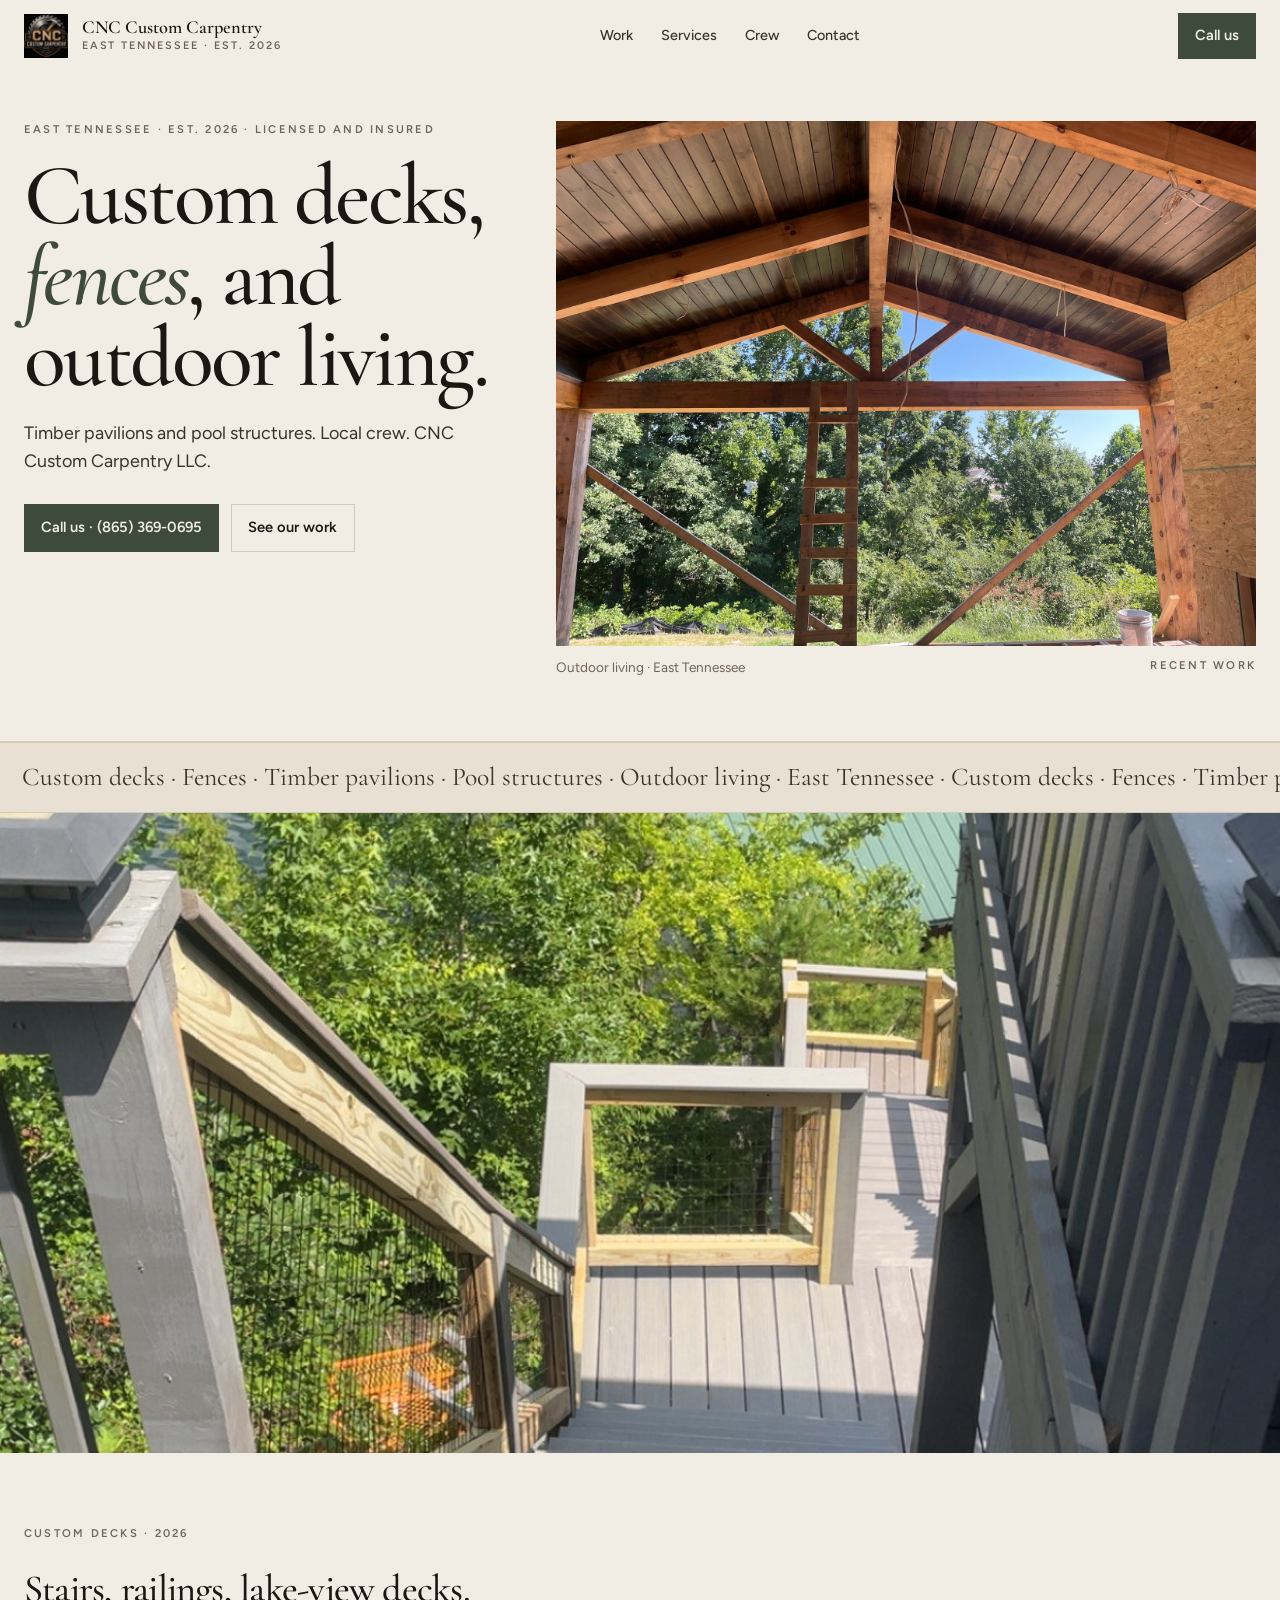
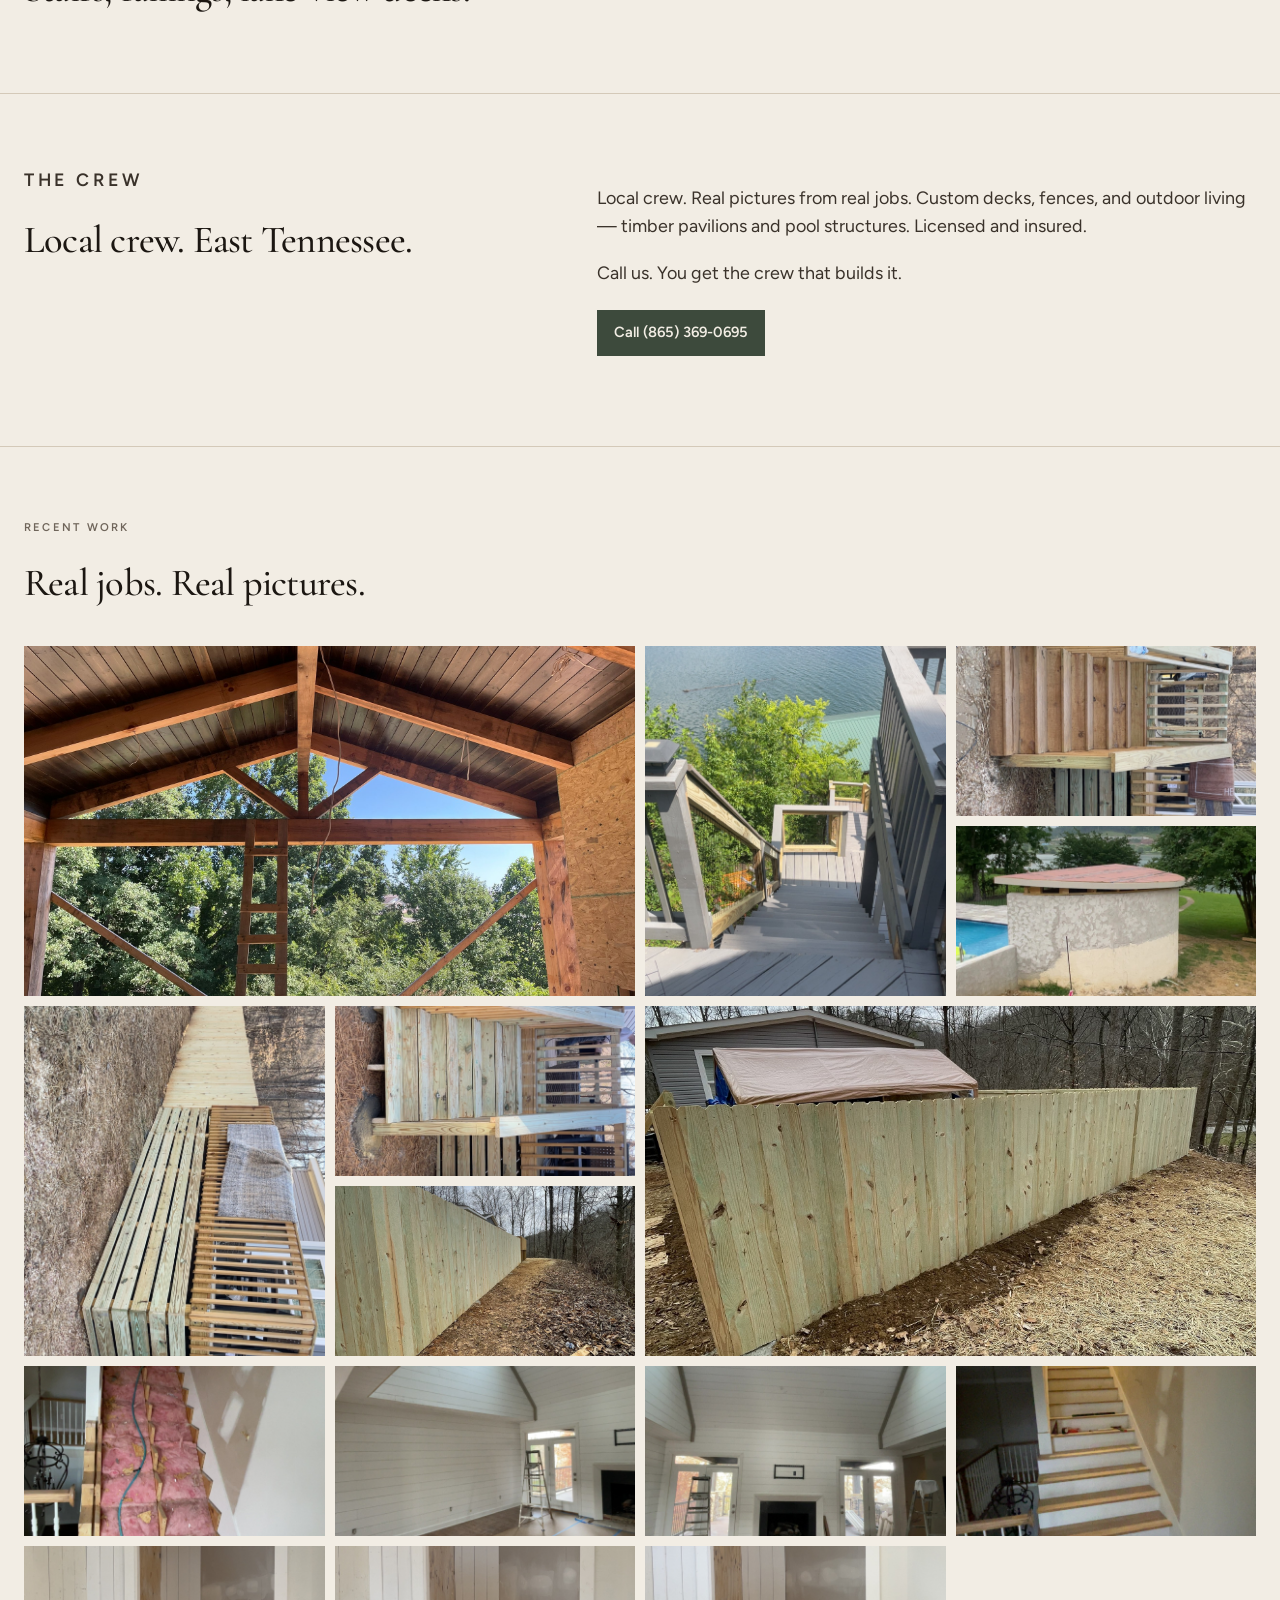
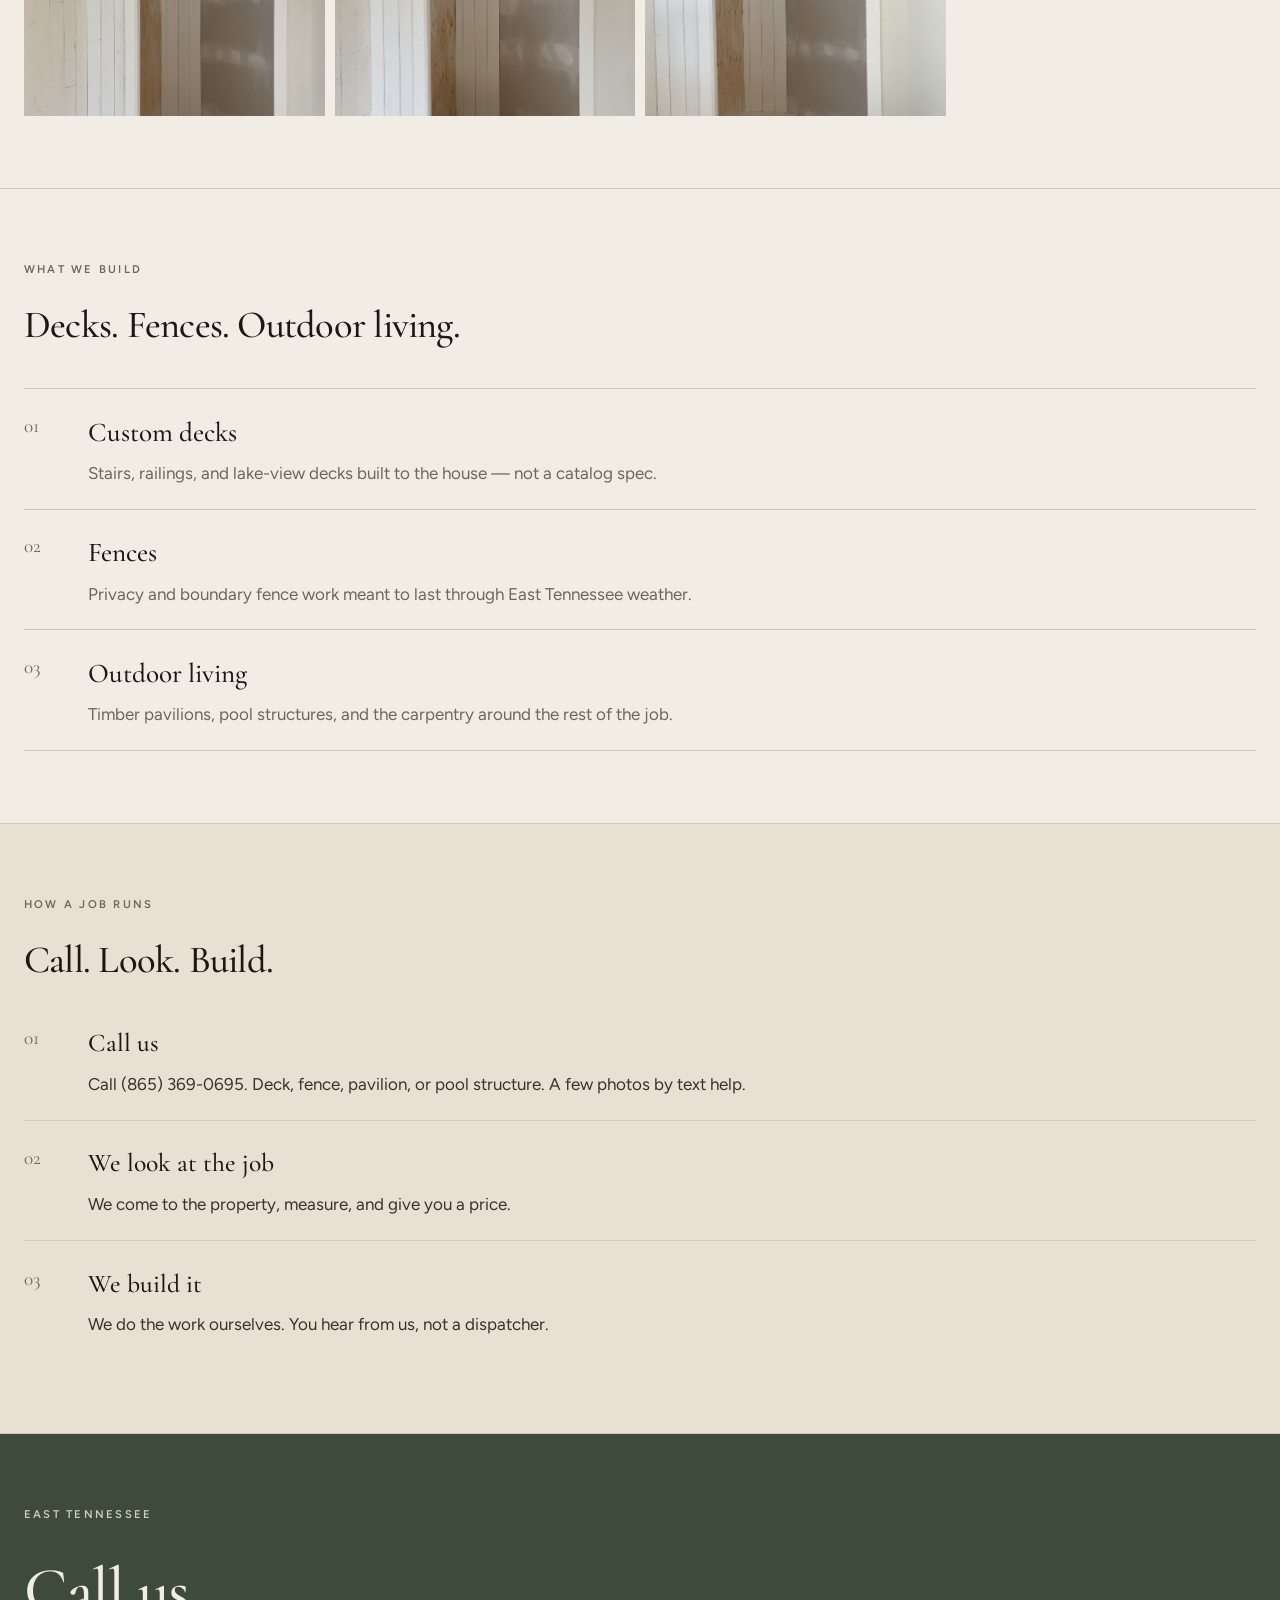
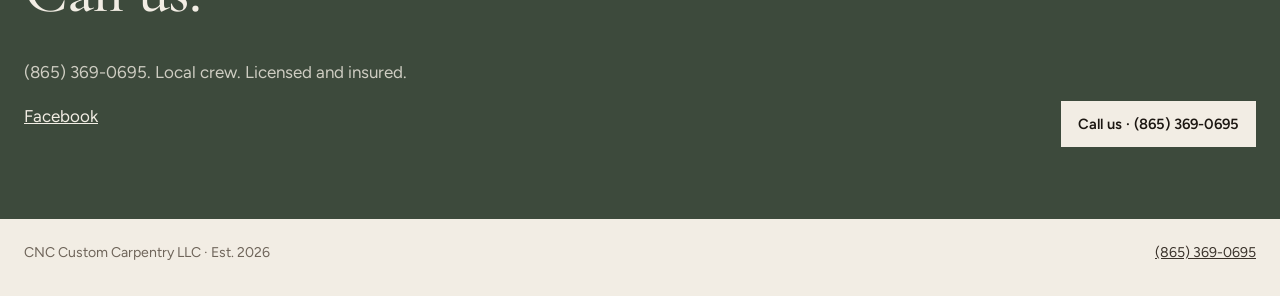
==== commit 6eba4253: "Fix process step grammar (no names)." ====
--- a/index.html
+++ b/index.html
@@ -285,7 +285,7 @@
  <h2>Call. Look. Build.</h2>
  <ol class="steps">
  <li><span class="n">01</span><div><h3 class="sh">Call us</h3><p class="sb">Call (865) 369-0695. Deck, fence, pavilion, or pool structure. A few photos by text help.</p></div></li>
- <li><span class="n">02</span><div><h3 class="sh">We look at the job</h3><p class="sb">We come to the property, measures, and gives you a price.</p></div></li>
+ <li><span class="n">02</span><div><h3 class="sh">We look at the job</h3><p class="sb">We come to the property, measure, and give you a price.</p></div></li>
  <li><span class="n">03</span><div><h3 class="sh">We build it</h3><p class="sb">We do the work ourselves. You hear from us, not a dispatcher.</p></div></li>
  </ol>
  </div>
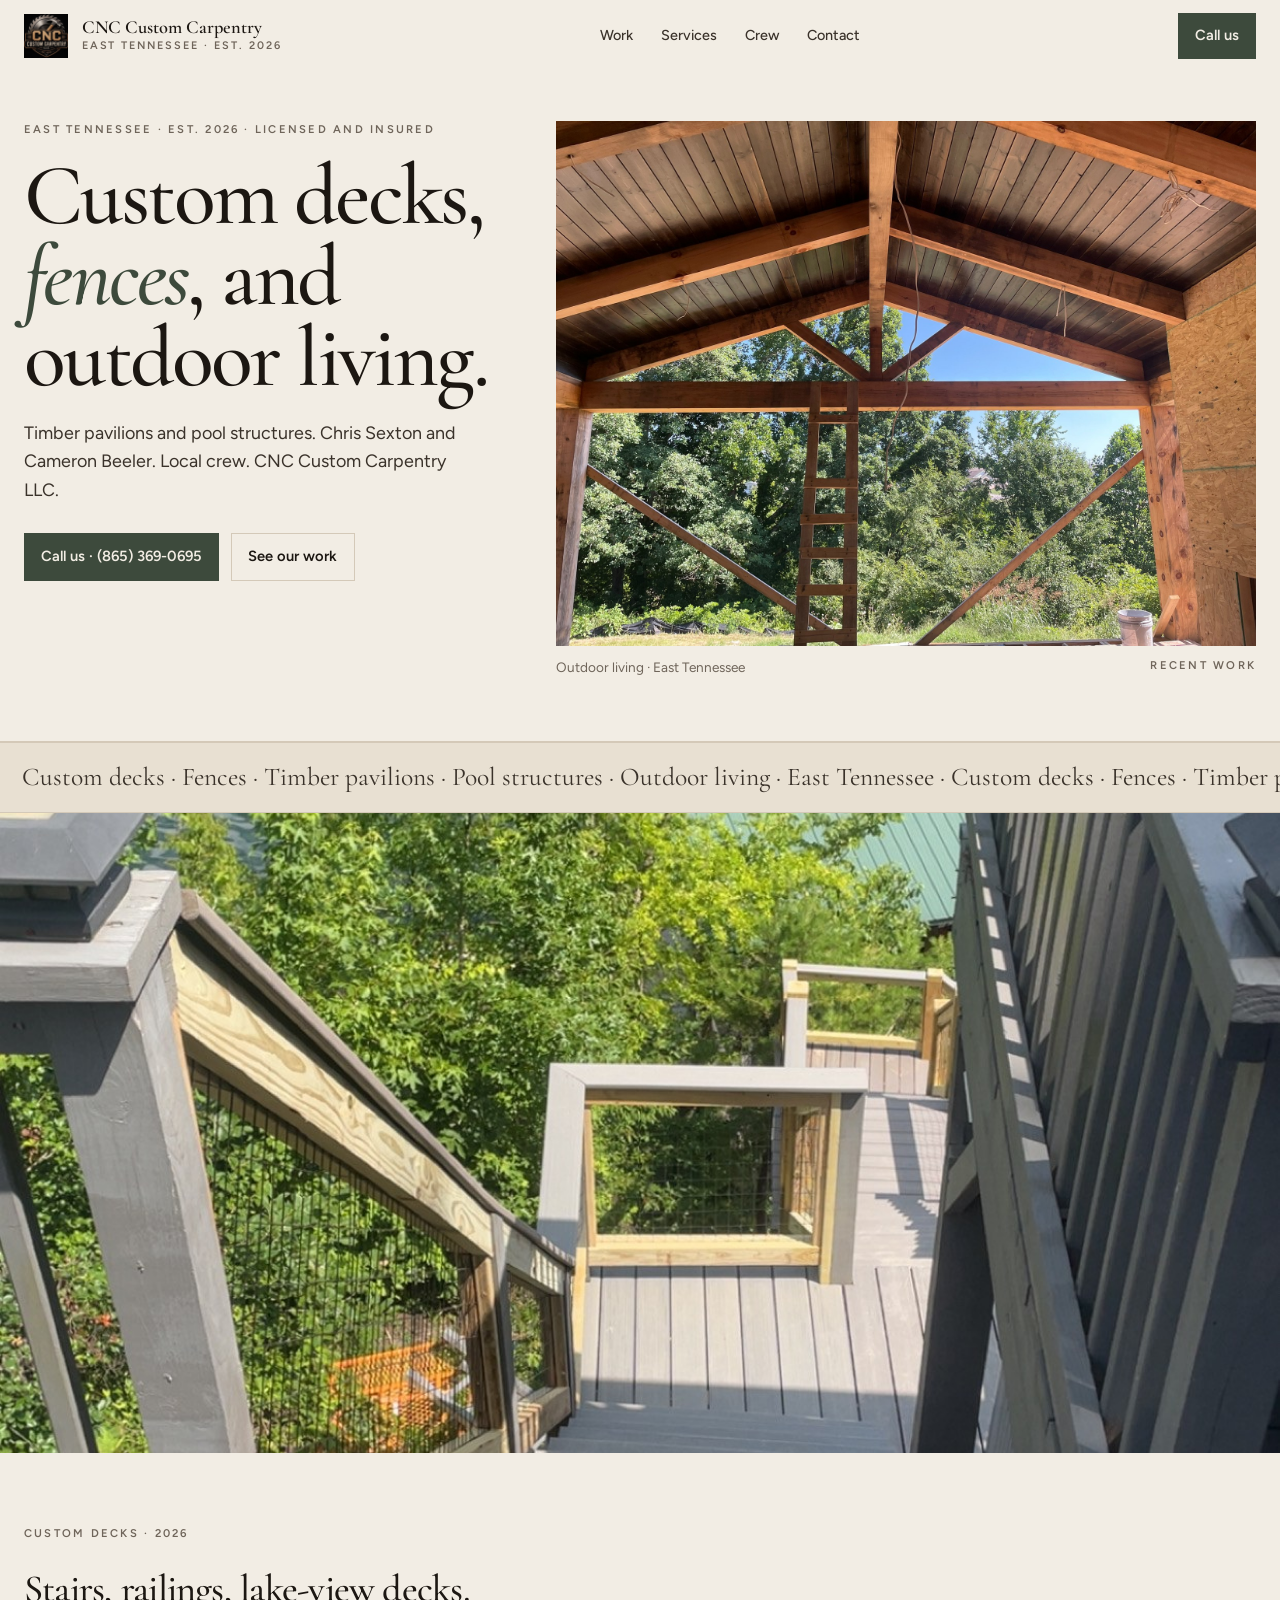
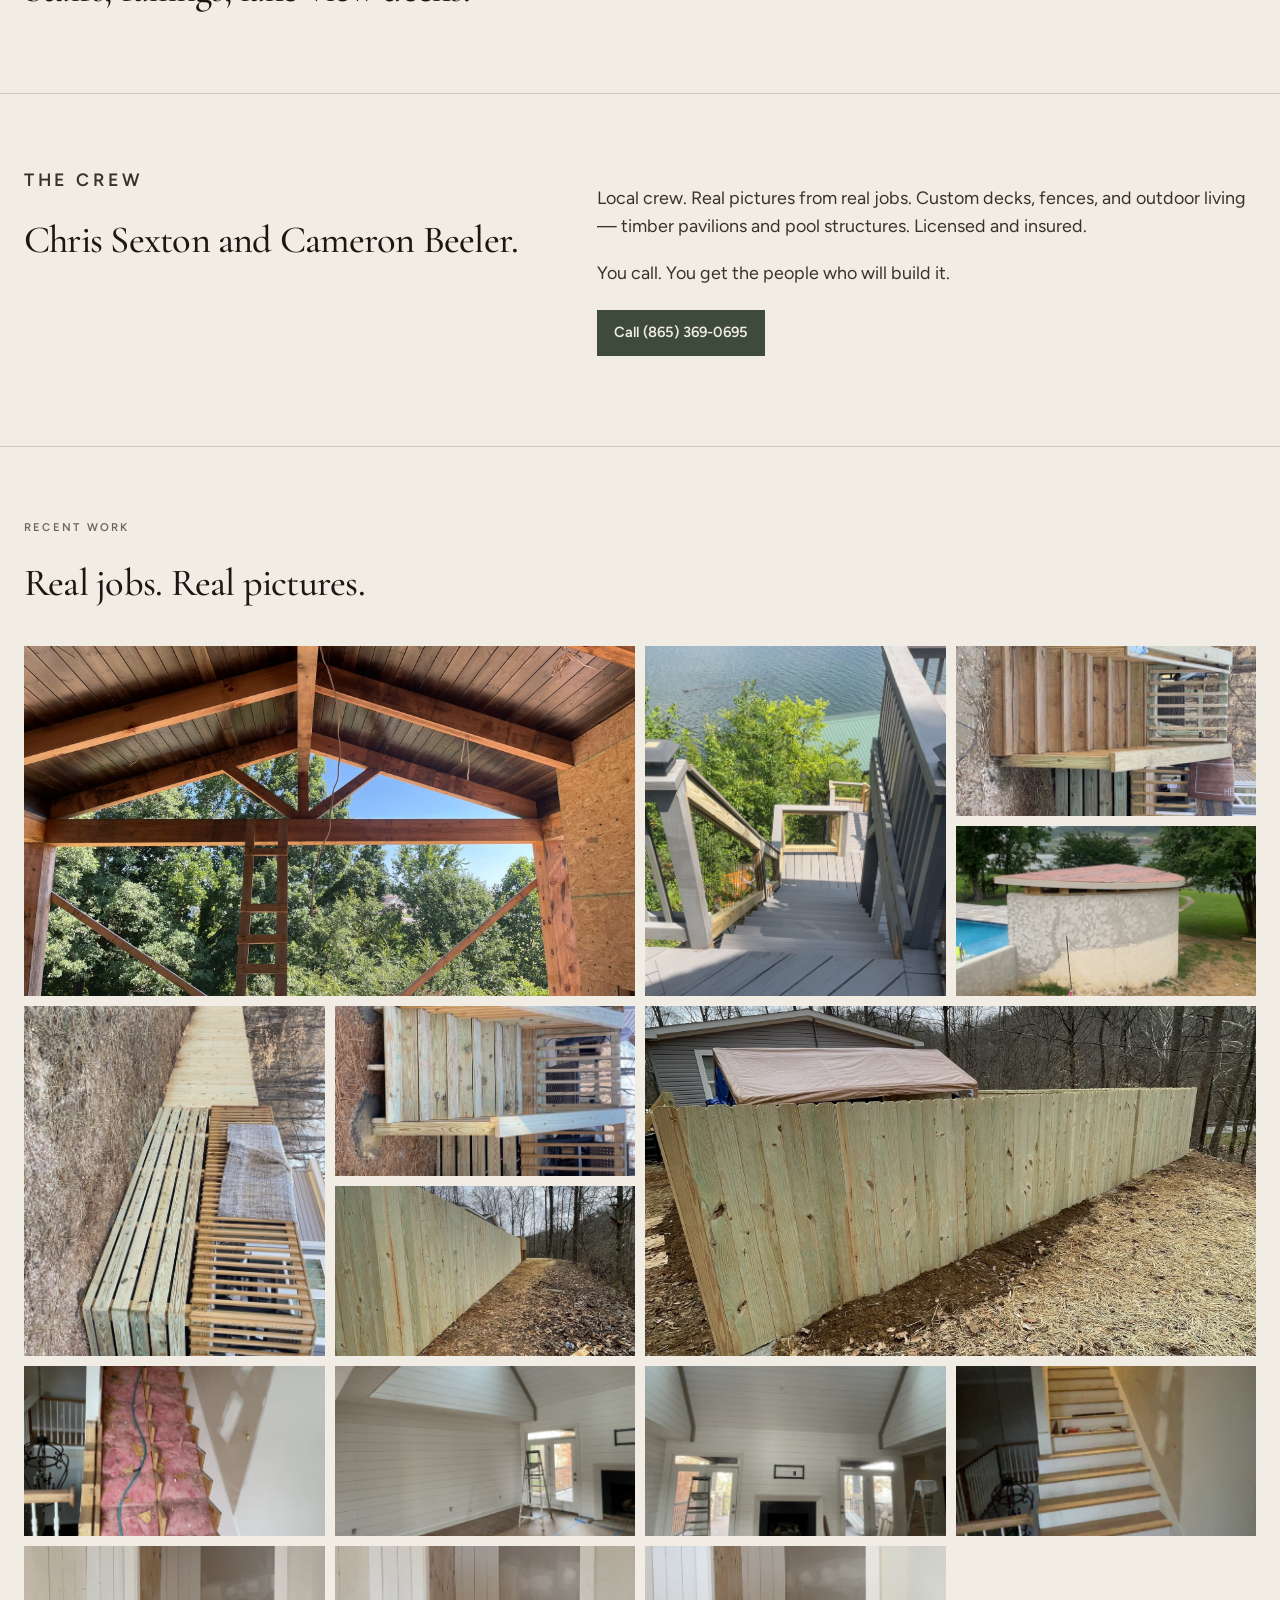
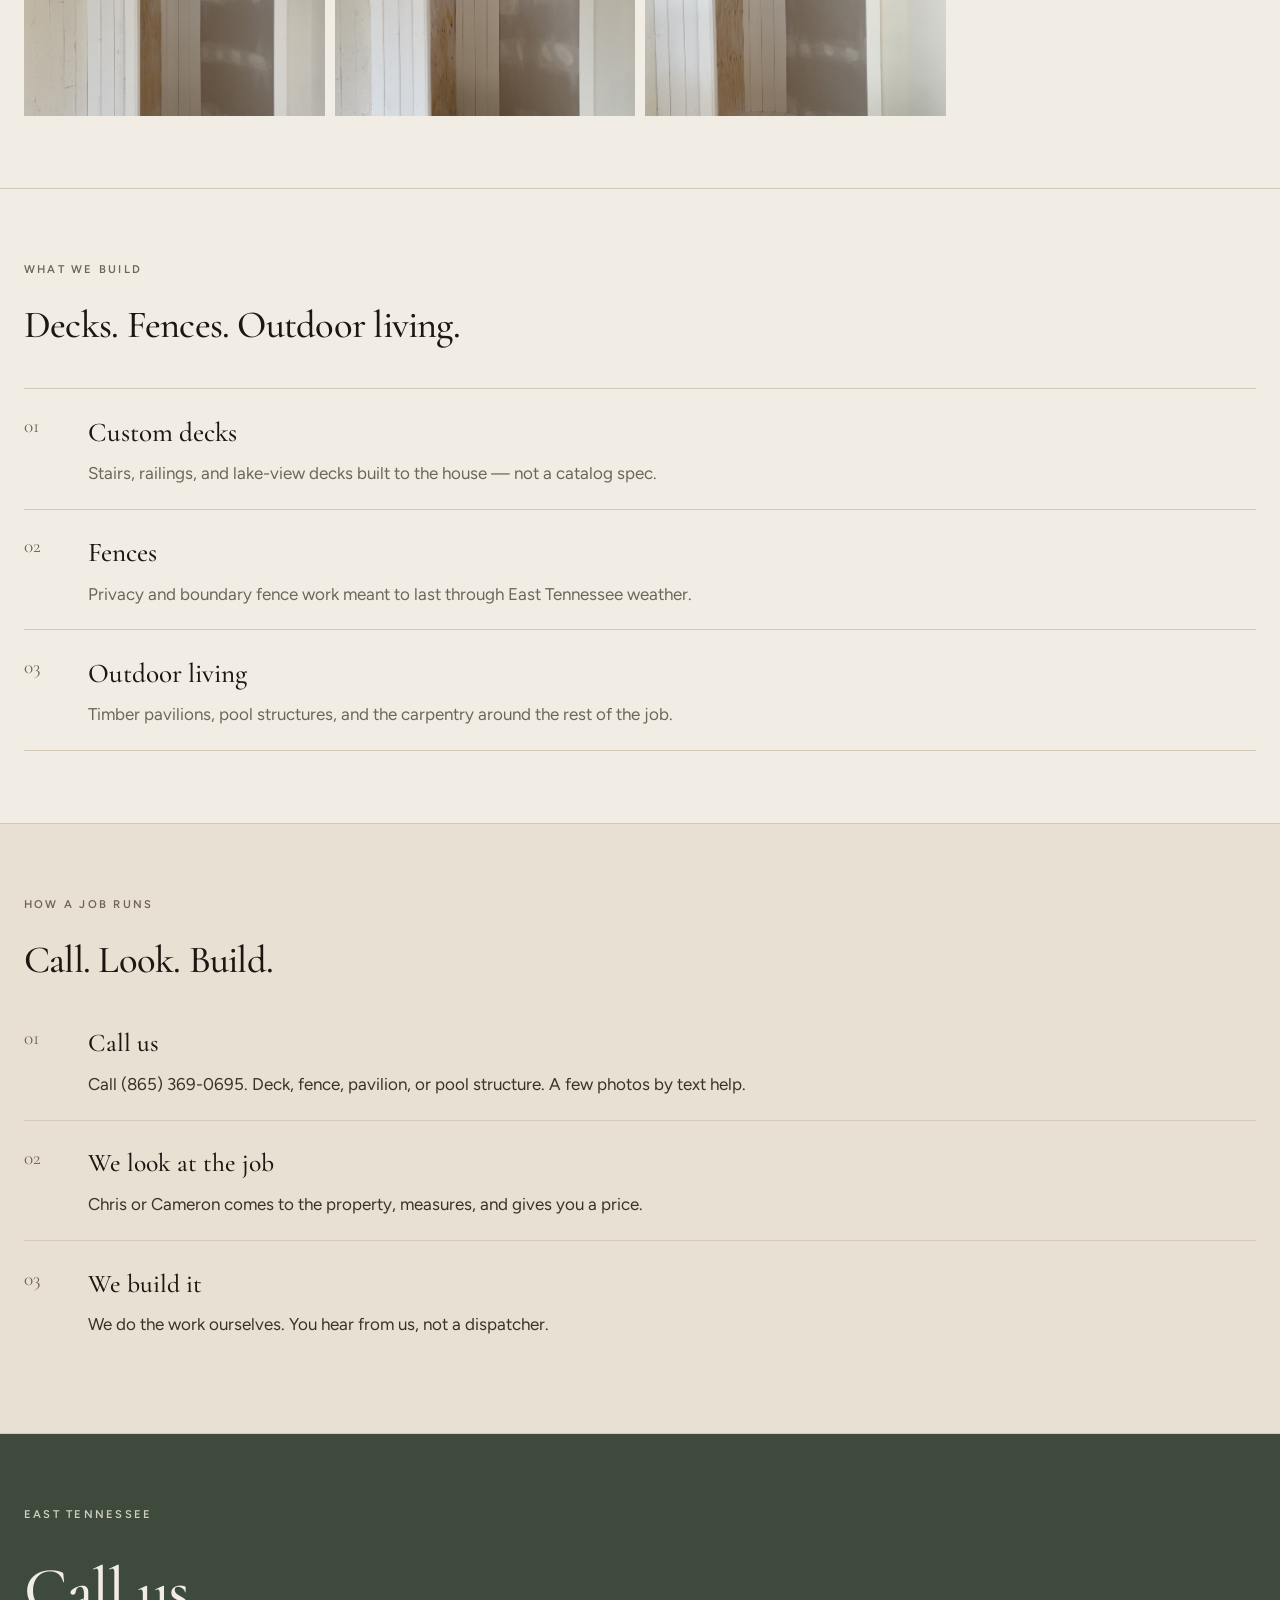
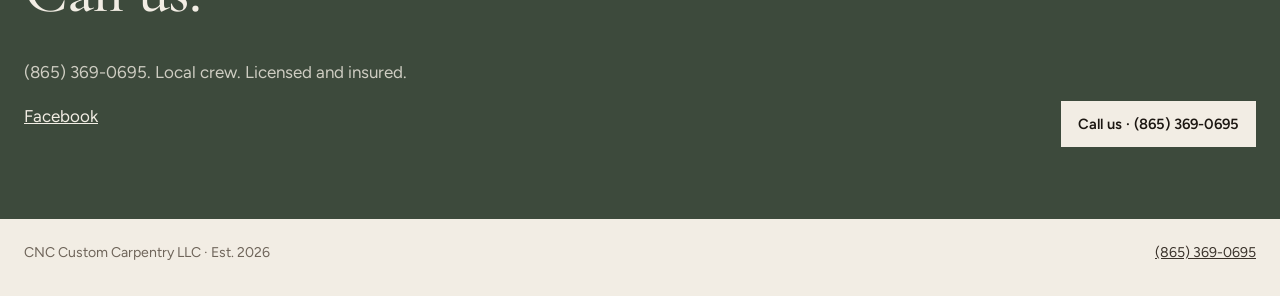
==== commit 3861be5b: "Put Chris Sexton and Cameron Beeler in body copy per Chris final." ====
--- a/index.html
+++ b/index.html
@@ -4,7 +4,7 @@
  <meta charset="utf-8" />
  <meta name="viewport" content="width=device-width, initial-scale=1, viewport-fit=cover" />
  <title>CNC Custom Carpentry LLC · East Tennessee</title>
- <meta name="description" content="Custom decks, fences, and outdoor living in East Tennessee. Licensed and insured." />
+ <meta name="description" content="Chris Sexton and Cameron Beeler. Custom decks, fences, and outdoor living in East Tennessee. Licensed and insured." />
  <meta property="og:title" content="CNC Custom Carpentry LLC" />
  <meta property="og:description" content="Custom decks, fences, and outdoor living. Call us." />
  <meta property="og:image" content="assets/gallery/g01.jpg" />
@@ -180,7 +180,7 @@
  <div>
  <p class="eyebrow">East Tennessee · Est. 2026 · Licensed and insured</p>
  <h1>Custom decks, <em>fences</em>, and outdoor living.</h1>
- <p class="lede">Timber pavilions and pool structures. Local crew. CNC Custom Carpentry LLC.</p>
+ <p class="lede">Timber pavilions and pool structures. Chris Sexton and Cameron Beeler. Local crew. CNC Custom Carpentry LLC.</p>
  <div class="actions">
  <a class="call" href="tel:+18653690695">Call us · (865) 369-0695</a>
  <a class="call call-line" href="#work">See our work</a>
@@ -215,11 +215,11 @@
  <div class="wrap crew">
  <div>
  <p class="eyebrow">The crew</p>
- <h2>Local crew. East Tennessee.</h2>
+ <h2>Chris Sexton and Cameron Beeler.</h2>
  </div>
  <div>
  <p>Local crew. Real pictures from real jobs. Custom decks, fences, and outdoor living — timber pavilions and pool structures. Licensed and insured.</p>
- <p>Call us. You get the crew that builds it.</p>
+ <p>You call. You get the people who will build it.</p>
  <p style="margin-top:1.4rem"><a class="call" href="tel:+18653690695">Call (865) 369-0695</a></p>
  </div>
  </div>
@@ -285,7 +285,7 @@
  <h2>Call. Look. Build.</h2>
  <ol class="steps">
  <li><span class="n">01</span><div><h3 class="sh">Call us</h3><p class="sb">Call (865) 369-0695. Deck, fence, pavilion, or pool structure. A few photos by text help.</p></div></li>
- <li><span class="n">02</span><div><h3 class="sh">We look at the job</h3><p class="sb">We come to the property, measure, and give you a price.</p></div></li>
+ <li><span class="n">02</span><div><h3 class="sh">We look at the job</h3><p class="sb">Chris or Cameron comes to the property, measures, and gives you a price.</p></div></li>
  <li><span class="n">03</span><div><h3 class="sh">We build it</h3><p class="sb">We do the work ourselves. You hear from us, not a dispatcher.</p></div></li>
  </ol>
  </div>
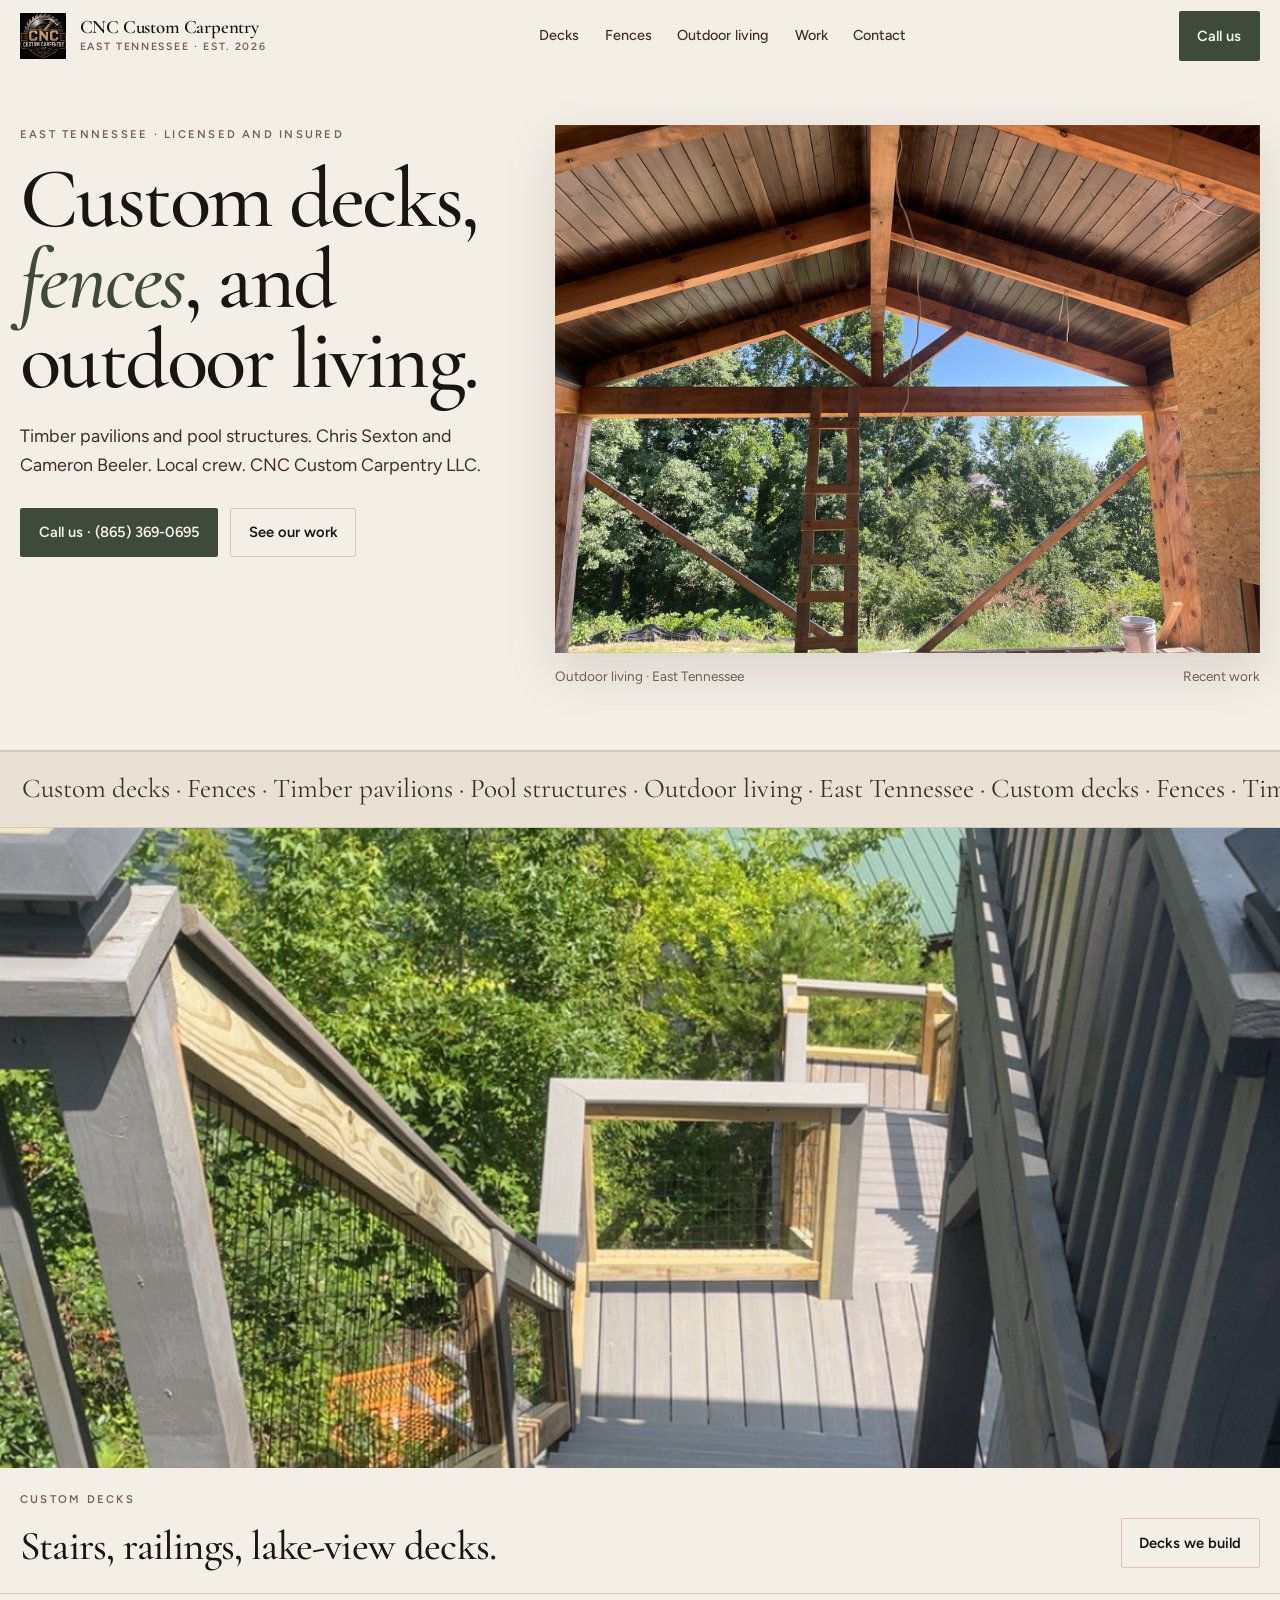
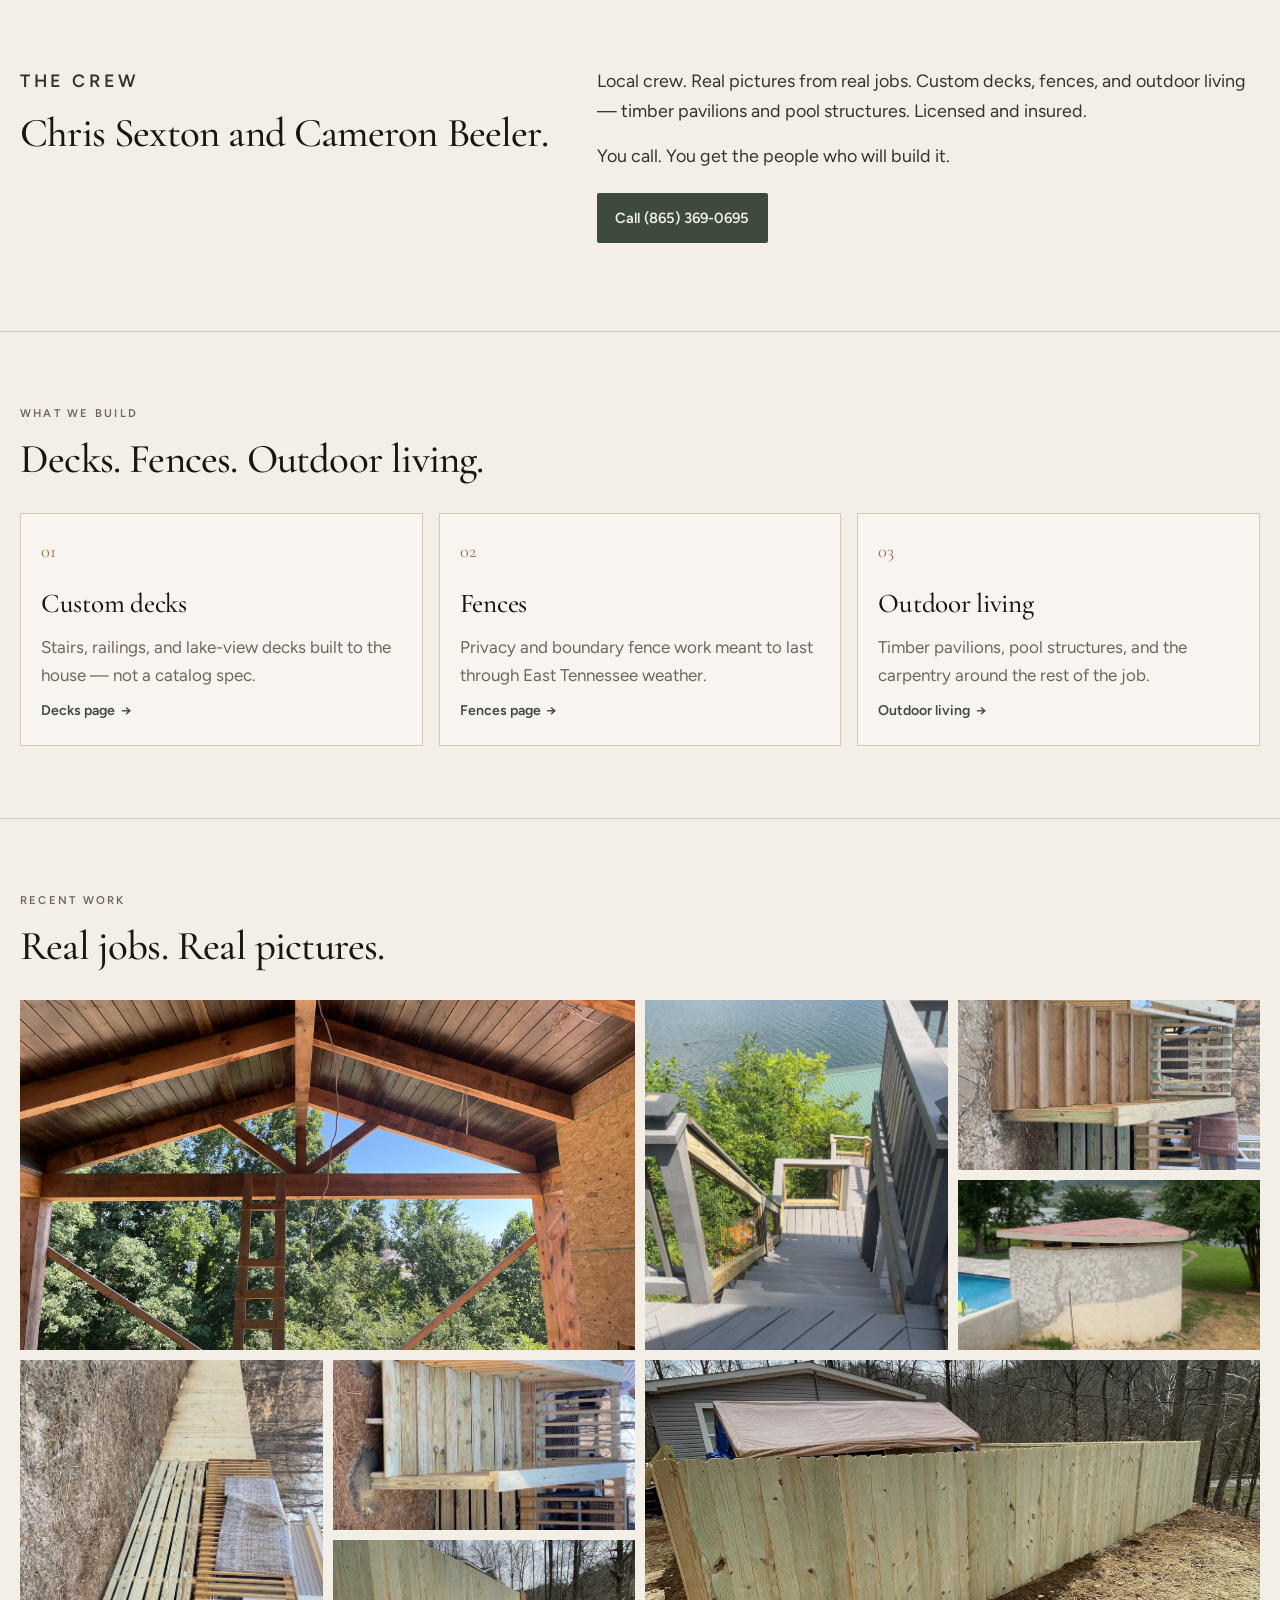
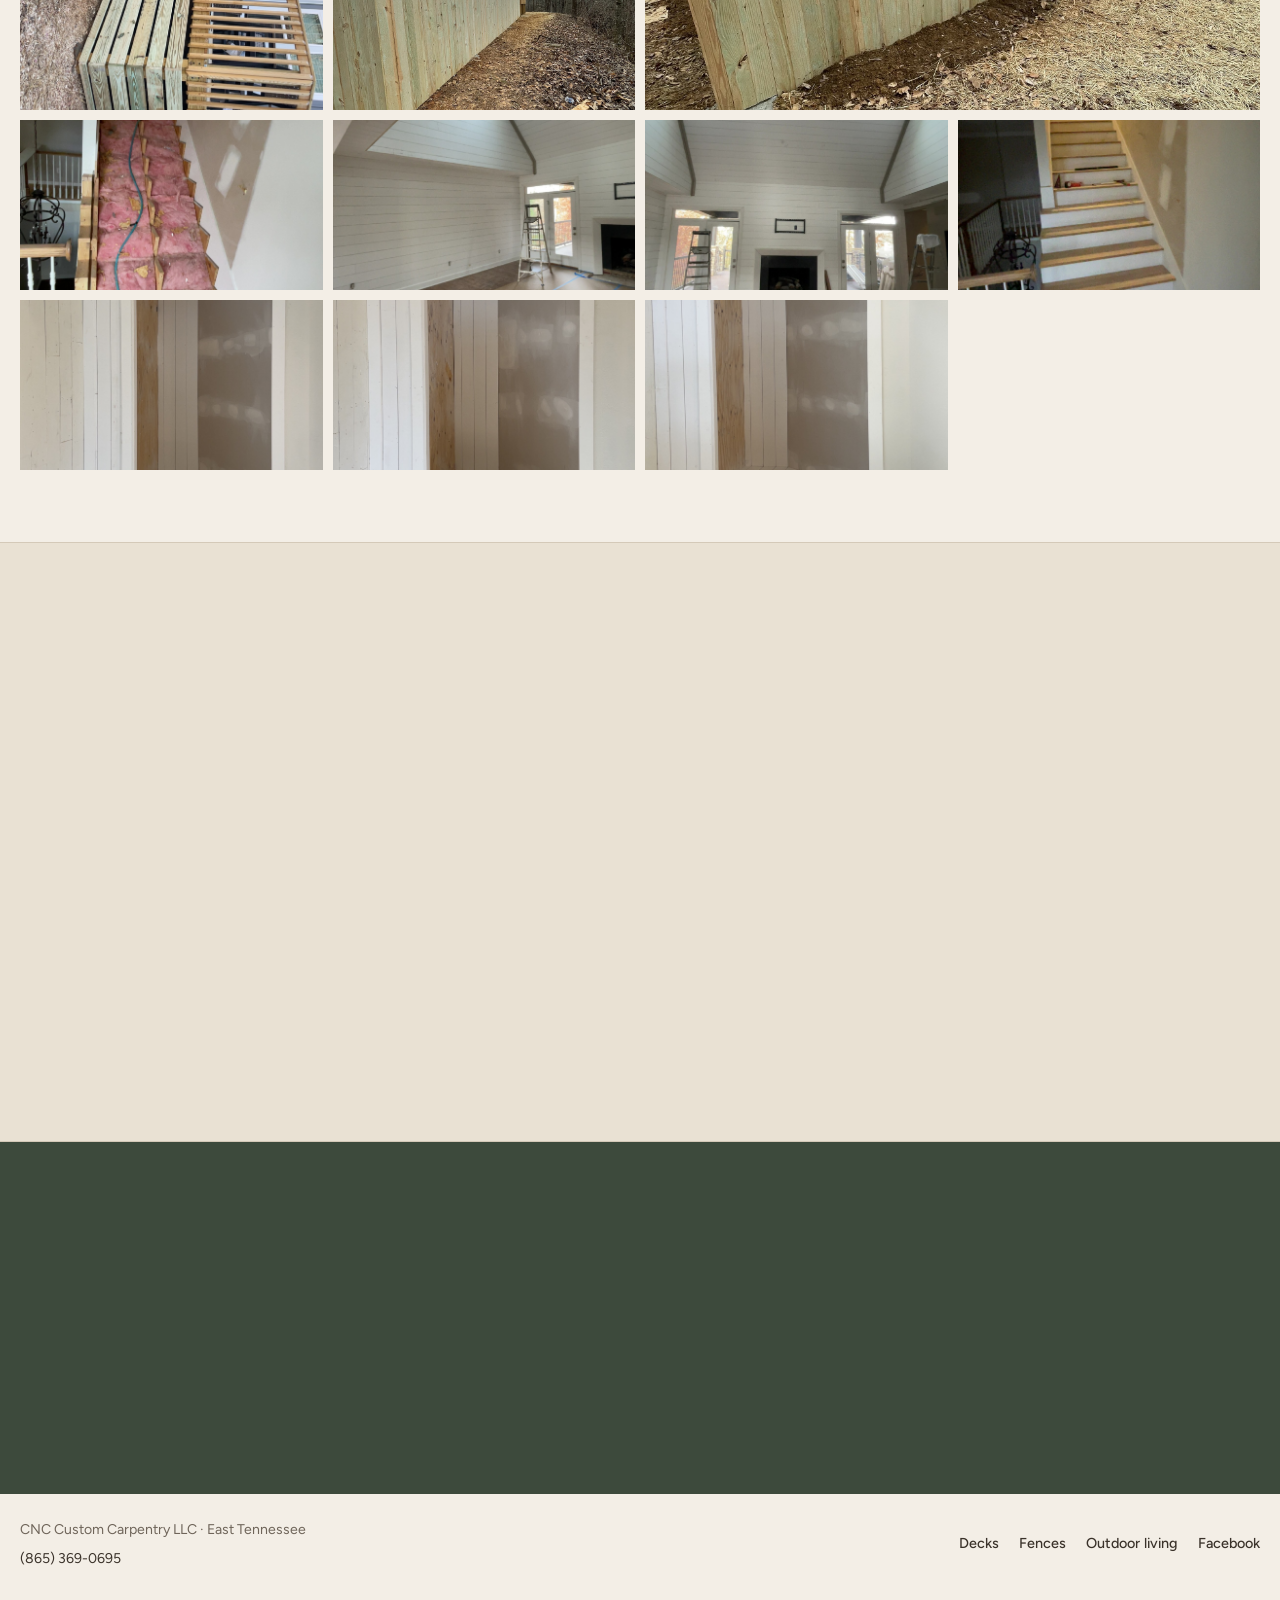
==== commit fd596fac: "Ship Motion-quality craftsman site with white-hat SEO. Home plus /decks/, /fences/, /outdoor-living/" ====
--- a/index.html
+++ b/index.html
@@ -1,332 +1,233 @@
 <!DOCTYPE html>
 <html lang="en">
 <head>
- <meta charset="utf-8" />
- <meta name="viewport" content="width=device-width, initial-scale=1, viewport-fit=cover" />
- <title>CNC Custom Carpentry LLC · East Tennessee</title>
- <meta name="description" content="Chris Sexton and Cameron Beeler. Custom decks, fences, and outdoor living in East Tennessee. Licensed and insured." />
- <meta property="og:title" content="CNC Custom Carpentry LLC" />
- <meta property="og:description" content="Custom decks, fences, and outdoor living. Call us." />
- <meta property="og:image" content="assets/gallery/g01.jpg" />
- <link rel="icon" href="assets/logo.jpg" />
- <link rel="preconnect" href="https://fonts.googleapis.com" />
- <link rel="preconnect" href="https://fonts.gstatic.com" crossorigin />
- <link href="https://fonts.googleapis.com/css2?family=Cormorant+Garamond:ital,wght@0,500;0,600;1,500&family=Figtree:wght@400;500;600;700&display=swap" rel="stylesheet" />
- <style>
- :root {
- --paper: #f2ede4;
- --paper-2: #e8e0d2;
- --ink: #1c1712;
- --ink-soft: #3a322a;
- --mute: #6f655a;
- --forest: #3d4a3c;
- --forest-2: #2c372c;
- --forest-fg: #f2ede4;
- --line: #d4c9b8;
- --display: "Cormorant Garamond", Georgia, serif;
- --sans: Figtree, system-ui, sans-serif;
- }
- * { box-sizing: border-box; }
- html { scroll-behavior: smooth; }
- body {
- margin: 0;
- background: var(--paper);
- color: var(--ink);
- font-family: var(--sans);
- font-size: 1.0625rem;
- line-height: 1.6;
- }
- img { max-width: 100%; display: block; }
- a { color: inherit; }
- header {
- position: sticky; top: 0; z-index: 40;
- background: rgba(242,237,228,.92);
- backdrop-filter: blur(10px);
- border-bottom: 1px solid transparent;
- }
- header.scrolled { border-color: var(--line); }
-.bar {
- max-width: 80rem; margin: 0 auto; padding: 0 1.5rem;
- height: 4.5rem; display: flex; align-items: center; justify-content: space-between; gap: 1rem;
- }
-.brand { display: flex; align-items: center; gap:.85rem; text-decoration: none; min-width: 0; }
-.brand img { width: 44px; height: 44px; object-fit: contain; }
-.brand strong { font-family: var(--display); font-size: 1.15rem; font-weight: 600; display: block; line-height: 1.1; }
-.brand small { display: none; letter-spacing:.18em; text-transform: uppercase; color: var(--mute); font-size:.68rem; font-weight: 600; }
- nav { display: none; gap: 1.75rem; }
- nav a { text-decoration: none; font-size:.9rem; font-weight: 500; color: var(--ink-soft); }
- nav a:hover { color: var(--ink); }
-.call {
- display: inline-flex; align-items: center; justify-content: center; gap:.45rem;
- background: var(--forest); color: var(--forest-fg); text-decoration: none;
- padding:.7rem 1.05rem; font-weight: 600; font-size:.92rem;
- }
-.call:hover { background: var(--forest-2); }
-.call-line { background: transparent; color: var(--ink); border: 1px solid var(--line); }
-.hero {
- max-width: 80rem; margin: 0 auto; padding: 2.5rem 1.5rem 3rem;
- display: grid; gap: 2rem;
- }
-.eyebrow {
- font-size:.7rem; font-weight: 600; letter-spacing:.2em; text-transform: uppercase; color: var(--mute); margin: 0 0 1rem;
- }
- h1 {
- font-family: var(--display); font-weight: 500; letter-spacing: -.03em;
- font-size: clamp(2.6rem, 7vw, 5.4rem); line-height:.94; margin: 0;
- }
- h1 em { font-style: italic; color: var(--forest); font-weight: 500; }
-.lede { max-width: 28rem; color: var(--ink-soft); font-size: 1.12rem; margin: 1.25rem 0 1.75rem; }
-.actions { display: flex; flex-wrap: wrap; gap:.75rem; }
-.hero-photo { background: var(--paper-2); }
-.hero-photo img { width: 100%; height: 100%; object-fit: cover; min-height: 280px; }
-.cap { display: flex; justify-content: space-between; gap: 1rem; color: var(--mute); font-size:.85rem; margin-top:.7rem; }
-.marquee {
- overflow: hidden; border-block: 1px solid var(--line); background: var(--paper-2); padding:.9rem 0;
- }
-.marquee-track { display: flex; width: max-content; animation: shift 42s linear infinite; }
-.marquee-track span { font-family: var(--display); font-size: 1.6rem; padding: 0 1.4rem; color: var(--ink-soft); }
- @keyframes shift { to { transform: translateX(-50%); } }
- section { border-bottom: 1px solid var(--line); }
-.wrap { max-width: 80rem; margin: 0 auto; padding: 4.5rem 1.5rem; }
- h2 { font-family: var(--display); font-weight: 500; letter-spacing: -.02em; font-size: clamp(1.8rem, 3vw, 2.7rem); margin:.6rem 0 0; }
-.crew { display: grid; gap: 1.5rem; }
-.crew p { color: var(--ink-soft); font-size: 1.12rem; }
-.full img { width: 100%; max-height: 640px; object-fit: cover; }
-.full.wrap { padding-top: 1.4rem; padding-bottom: 1.6rem; display: flex; flex-direction: column; gap:.4rem; }
-.svcs { list-style: none; margin: 2rem 0 0; padding: 0; border-top: 1px solid var(--line); }
-.svcs li { display: grid; grid-template-columns: 3rem 1fr; gap: 1rem; padding: 1.35rem 0; border-bottom: 1px solid var(--line); }
-.svcs.n { font-family: var(--display); color: var(--mute); font-size: 1.2rem; }
-.svcs h3 { font-family: var(--display); font-size: 1.7rem; margin: 0; font-weight: 500; }
-.svcs p { margin:.35rem 0 0; color: var(--mute); }
-.gallery {
- display: grid; gap: 10px;
- grid-template-columns: 1fr 1fr;
- grid-auto-rows: 140px;
- }
-.gallery a { display: block; overflow: hidden; background: #1c1712; }
-.gallery img { width: 100%; height: 100%; object-fit: cover; transition: transform.4s ease; }
-.gallery a:hover img { transform: scale(1.04); }
-.g-wide { grid-column: span 2; grid-row: span 2; }
-.g-tall { grid-row: span 2; }
-.process { background: var(--paper-2); }
-.steps { list-style: none; margin: 2rem 0 0; padding: 0; }
-.steps li { display: grid; grid-template-columns: 3rem 1fr; gap: 1rem; padding: 1.4rem 0; border-top: 1px solid var(--line); }
-.steps li:first-child { border-top: 0; padding-top: 0; }
-.n { font-family: var(--display); color: var(--mute); font-size: 1.2rem; }
-.sh { font-family: var(--display); font-size: 1.6rem; margin: 0; font-weight: 500; }
-.sb { margin:.4rem 0 0; color: var(--ink-soft); }
-.contact { background: var(--forest); color: var(--forest-fg); border: 0; }
-.contact.eyebrow { color: rgba(242,237,228,.55); }
-.contact h2 { font-size: clamp(2.4rem, 5vw, 4.2rem); }
-.contact p { color: rgba(242,237,228,.8); }
-.call-inv { background: var(--paper); color: var(--ink); }
- footer {
- display: flex; justify-content: space-between; gap: 1rem; flex-wrap: wrap;
- max-width: 80rem; margin: 0 auto; padding: 1.4rem 1.5rem 5.5rem;
- color: var(--mute); font-size:.88rem;
- }
- footer a { color: var(--ink-soft); }
-.sticky {
- display: flex; position: fixed; left: 0; right: 0; bottom: 0; z-index: 50;
- background: var(--forest); color: var(--forest-fg); text-decoration: none;
- height: 3rem; align-items: center; justify-content: center; gap:.5rem; font-weight: 600;
- padding-bottom: env(safe-area-inset-bottom);
- }
- #lb {
- display: none; position: fixed; inset: 0; z-index: 80;
- background: rgba(28,23,18,.92); align-items: center; justify-content: center; padding: 24px;
- }
- #lb.open { display: flex; }
- #lb img { max-width: min(1100px, 92vw); max-height: 88vh; object-fit: contain; }
- #lb button { position: absolute; top: 16px; right: 20px; background: 0; border: 0; color: #fff; font-size: 2rem; cursor: pointer; }
- @media (min-width: 900px) {
-.brand small { display: block; }
- nav { display: flex; }
-.hero { grid-template-columns: 5fr 7fr; align-items: stretch; padding-top: 3rem; }
-.hero-photo img { min-height: 520px; }
-.crew { grid-template-columns: 5fr 6fr; align-items: start; }
-.gallery { grid-template-columns: repeat(4, 1fr); grid-auto-rows: 170px; }
-.sticky { display: none; }
- footer { padding-bottom: 2rem; }
-.full.wrap { flex-direction: row; justify-content: space-between; align-items: end; }
- }
- @media (prefers-reduced-motion: reduce) {
-.marquee-track { animation: none; }
- }
- </style>
+  <meta charset="utf-8" />
+  <meta name="viewport" content="width=device-width, initial-scale=1, viewport-fit=cover" />
+  <title>Custom Decks, Fences &amp; Outdoor Living | CNC Custom Carpentry LLC</title>
+  <meta name="description" content="Chris Sexton and Cameron Beeler build custom decks, fences, and outdoor living in East Tennessee. Licensed and insured. Call (865) 369-0695." />
+  <link rel="canonical" href="https://cnccustomcarpentry.com/" />
+  <meta name="robots" content="index, follow" />
+  <meta property="og:type" content="website" />
+  <meta property="og:site_name" content="CNC Custom Carpentry LLC" />
+  <meta property="og:locale" content="en_US" />
+  <meta property="og:url" content="https://cnccustomcarpentry.com/" />
+  <meta property="og:title" content="Custom Decks, Fences &amp; Outdoor Living | CNC Custom Carpentry LLC" />
+  <meta property="og:description" content="Chris Sexton and Cameron Beeler. Custom decks, fences, and outdoor living in East Tennessee. Call (865) 369-0695." />
+  <meta property="og:image" content="https://cnccustomcarpentry.com/assets/gallery/g01.jpg" />
+  <meta property="og:image:alt" content="Timber outdoor living structure by CNC Custom Carpentry" />
+  <meta name="twitter:card" content="summary_large_image" />
+  <meta name="twitter:title" content="CNC Custom Carpentry LLC · East Tennessee" />
+  <meta name="twitter:description" content="Custom decks, fences, and outdoor living. Call (865) 369-0695." />
+  <meta name="twitter:image" content="https://cnccustomcarpentry.com/assets/gallery/g01.jpg" />
+  <link rel="icon" href="/assets/logo.jpg" type="image/jpeg" />
+  <link rel="apple-touch-icon" href="/assets/logo.jpg" />
+  <link rel="preconnect" href="https://fonts.googleapis.com" />
+  <link rel="preconnect" href="https://fonts.gstatic.com" crossorigin />
+  <link href="https://fonts.googleapis.com/css2?family=Cormorant+Garamond:ital,wght@0,500;0,600;1,500&amp;family=Figtree:wght@400;500;600;700&amp;display=swap" rel="stylesheet" />
+  <link rel="stylesheet" href="/css/site.css" />
+  <script type="application/ld+json">
+  {
+    "@context": "https://schema.org",
+    "@type": "LocalBusiness",
+    "name": "CNC Custom Carpentry LLC",
+    "url": "https://cnccustomcarpentry.com/",
+    "telephone": "+1-865-369-0695",
+    "image": "https://cnccustomcarpentry.com/assets/logo.jpg",
+    "description": "Custom decks, fences, and outdoor living built by Chris Sexton and Cameron Beeler in East Tennessee.",
+    "areaServed": {
+      "@type": "AdministrativeArea",
+      "name": "East Tennessee"
+    },
+    "sameAs": [
+      "https://www.facebook.com/people/CNC-Custom-Carpentry-LLC/61593549447003/"
+    ],
+    "founder": [
+      { "@type": "Person", "name": "Chris Sexton" },
+      { "@type": "Person", "name": "Cameron Beeler" }
+    ],
+    "knowsAbout": ["Custom decks", "Fences", "Outdoor living", "Timber pavilions", "Pool structures"]
+  }
+  </script>
 </head>
 <body>
- <header id="hd">
- <div class="bar">
- <a class="brand" href="#top">
- <img src="assets/logo.jpg" alt="CNC Custom Carpentry LLC" />
- <span>
- <strong>CNC Custom Carpentry</strong>
- <small>East Tennessee · Est. 2026</small>
- </span>
- </a>
- <nav>
- <a href="#work">Work</a>
- <a href="#services">Services</a>
- <a href="#about">Crew</a>
- <a href="#contact">Contact</a>
- </nav>
- <a class="call" href="tel:+18653690695">Call us</a>
- </div>
- </header>
-
- <main id="top">
- <section class="hero">
- <div>
- <p class="eyebrow">East Tennessee · Est. 2026 · Licensed and insured</p>
- <h1>Custom decks, <em>fences</em>, and outdoor living.</h1>
- <p class="lede">Timber pavilions and pool structures. Chris Sexton and Cameron Beeler. Local crew. CNC Custom Carpentry LLC.</p>
- <div class="actions">
- <a class="call" href="tel:+18653690695">Call us · (865) 369-0695</a>
- <a class="call call-line" href="#work">See our work</a>
- </div>
- </div>
- <div>
- <div class="hero-photo">
- <a href="assets/gallery/g01.jpg" data-lb><img src="assets/gallery/g01.jpg" alt="Timber outdoor living structure" /></a>
- </div>
- <p class="cap"><span>Outdoor living · East Tennessee</span><span class="eyebrow" style="margin:0">Recent work</span></p>
- </div>
- </section>
-
- <div class="marquee" aria-hidden="true">
- <div class="marquee-track">
- <span>Custom decks · Fences · Timber pavilions · Pool structures · Outdoor living · East Tennessee · Custom decks · Fences · Timber pavilions · Pool structures · Outdoor living · East Tennessee ·</span>
- <span>Custom decks · Fences · Timber pavilions · Pool structures · Outdoor living · East Tennessee · Custom decks · Fences · Timber pavilions · Pool structures · Outdoor living · East Tennessee ·</span>
- </div>
- </div>
-
- <section class="full">
- <a href="assets/gallery/g15.jpg" data-lb><img src="assets/gallery/g15.jpg" alt="Lake-view deck stairs" /></a>
- <div class="wrap">
- <div>
- <p class="eyebrow">Custom decks · 2026</p>
- <h2>Stairs, railings, lake-view decks.</h2>
- </div>
- </div>
- </section>
-
- <section id="about">
- <div class="wrap crew">
- <div>
- <p class="eyebrow">The crew</p>
- <h2>Chris Sexton and Cameron Beeler.</h2>
- </div>
- <div>
- <p>Local crew. Real pictures from real jobs. Custom decks, fences, and outdoor living — timber pavilions and pool structures. Licensed and insured.</p>
- <p>You call. You get the people who will build it.</p>
- <p style="margin-top:1.4rem"><a class="call" href="tel:+18653690695">Call (865) 369-0695</a></p>
- </div>
- </div>
- </section>
-
- <section id="work">
- <div class="wrap">
- <p class="eyebrow">Recent work</p>
- <h2>Real jobs. Real pictures.</h2>
- <div class="gallery" style="margin-top:2rem">
- <a class="g-wide" href="assets/gallery/g01.jpg" data-lb><img src="assets/gallery/g01.jpg" alt="Timber pavilion" /></a>
- <a class="g-tall" href="assets/gallery/g15.jpg" data-lb><img src="assets/gallery/g15.jpg" alt="Lake-view deck stairs" /></a>
- <a href="assets/gallery/g12.jpg" data-lb><img src="assets/gallery/g12.jpg" alt="New deck and stairs" /></a>
- <a href="assets/gallery/g05.jpg" data-lb><img src="assets/gallery/g05.jpg" alt="Lakeside structure" /></a>
- <a class="g-tall" href="assets/gallery/g13.jpg" data-lb><img src="assets/gallery/g13.jpg" alt="Job photo" /></a>
- <a href="assets/gallery/g14.jpg" data-lb><img src="assets/gallery/g14.jpg" alt="Job photo" /></a>
- <a class="g-wide" href="assets/gallery/g10.jpg" data-lb><img src="assets/gallery/g10.jpg" alt="Fence line" /></a>
- <a href="assets/gallery/g11.jpg" data-lb><img src="assets/gallery/g11.jpg" alt="Job photo" /></a>
- <a href="assets/gallery/g08.jpg" data-lb><img src="assets/gallery/g08.jpg" alt="Job photo" /></a>
- <a href="assets/gallery/g07.jpg" data-lb><img src="assets/gallery/g07.jpg" alt="Job photo" /></a>
- <a href="assets/gallery/g06.jpg" data-lb><img src="assets/gallery/g06.jpg" alt="Job photo" /></a>
- <a href="assets/gallery/g09.jpg" data-lb><img src="assets/gallery/g09.jpg" alt="Job photo" /></a>
- <a href="assets/gallery/g02.jpg" data-lb><img src="assets/gallery/g02.jpg" alt="Job photo" /></a>
- <a href="assets/gallery/g03.jpg" data-lb><img src="assets/gallery/g03.jpg" alt="Job photo" /></a>
- <a href="assets/gallery/g04.jpg" data-lb><img src="assets/gallery/g04.jpg" alt="Job photo" /></a>
- </div>
- </div>
- </section>
-
- <section id="services">
- <div class="wrap">
- <p class="eyebrow">What we build</p>
- <h2>Decks. Fences. Outdoor living.</h2>
- <ul class="svcs">
- <li>
- <span class="n">01</span>
- <div>
- <h3>Custom decks</h3>
- <p>Stairs, railings, and lake-view decks built to the house — not a catalog spec.</p>
- </div>
- </li>
- <li>
- <span class="n">02</span>
- <div>
- <h3>Fences</h3>
- <p>Privacy and boundary fence work meant to last through East Tennessee weather.</p>
- </div>
- </li>
- <li>
- <span class="n">03</span>
- <div>
- <h3>Outdoor living</h3>
- <p>Timber pavilions, pool structures, and the carpentry around the rest of the job.</p>
- </div>
- </li>
- </ul>
- </div>
- </section>
-
- <section class="process">
- <div class="wrap">
- <p class="eyebrow">How a job runs</p>
- <h2>Call. Look. Build.</h2>
- <ol class="steps">
- <li><span class="n">01</span><div><h3 class="sh">Call us</h3><p class="sb">Call (865) 369-0695. Deck, fence, pavilion, or pool structure. A few photos by text help.</p></div></li>
- <li><span class="n">02</span><div><h3 class="sh">We look at the job</h3><p class="sb">Chris or Cameron comes to the property, measures, and gives you a price.</p></div></li>
- <li><span class="n">03</span><div><h3 class="sh">We build it</h3><p class="sb">We do the work ourselves. You hear from us, not a dispatcher.</p></div></li>
- </ol>
- </div>
- </section>
-
- <section class="contact" id="contact">
- <div class="wrap" style="display:flex;flex-wrap:wrap;gap:2rem;align-items:end;justify-content:space-between">
- <div>
- <p class="eyebrow">East Tennessee</p>
- <h2>Call us.</h2>
- <p>(865) 369-0695. Local crew. Licensed and insured.</p>
- <p style="margin-top:.8rem"><a href="https://www.facebook.com/people/CNC-Custom-Carpentry-LLC/61593549447003/" style="color:var(--forest-fg)">Facebook</a></p>
- </div>
- <a class="call call-inv" href="tel:+18653690695">Call us · (865) 369-0695</a>
- </div>
- </section>
- </main>
-
- <footer>
- <span>CNC Custom Carpentry LLC · Est. 2026</span>
- <a href="tel:+18653690695">(865) 369-0695</a>
- </footer>
- <a class="sticky" href="tel:+18653690695">Call us · (865) 369-0695</a>
- <div id="lb" role="dialog" aria-modal="true"><button type="button" aria-label="Close">&times;</button><img alt="" /></div>
- <script>
- const hd = document.getElementById('hd');
- addEventListener('scroll', () => hd.classList.toggle('scrolled', scrollY > 8), { passive: true });
- const lb = document.getElementById('lb');
- const img = lb.querySelector('img');
- document.querySelectorAll('[data-lb]').forEach(a => {
- a.addEventListener('click', e => {
- e.preventDefault();
- img.src = a.getAttribute('href');
- img.alt = (a.querySelector('img') || {}).alt || '';
- lb.classList.add('open');
- });
- });
- const close = () => lb.classList.remove('open');
- lb.addEventListener('click', close);
- lb.querySelector('button').addEventListener('click', close);
- document.addEventListener('keydown', e => { if (e.key === 'Escape') close(); });
- </script>
+  <a class="skip" href="#main">Skip to content</a>
+  <header id="hd">
+    <div class="bar">
+      <a class="brand" href="/">
+        <img src="/assets/logo.jpg" width="46" height="46" alt="CNC Custom Carpentry LLC logo" />
+        <span>
+          <strong>CNC Custom Carpentry</strong>
+          <small>East Tennessee · Est. 2026</small>
+        </span>
+      </a>
+      <nav aria-label="Primary">
+        <a href="/decks/">Decks</a>
+        <a href="/fences/">Fences</a>
+        <a href="/outdoor-living/">Outdoor living</a>
+        <a href="/#work">Work</a>
+        <a href="/#contact">Contact</a>
+      </nav>
+      <a class="call" href="tel:+18653690695">Call us</a>
+    </div>
+  </header>
+
+  <main id="main">
+    <section class="hero">
+      <div class="reveal">
+        <p class="eyebrow">East Tennessee · Licensed and insured</p>
+        <h1>Custom decks, <em>fences</em>, and outdoor living.</h1>
+        <p class="lede">Timber pavilions and pool structures. Chris Sexton and Cameron Beeler. Local crew. CNC Custom Carpentry LLC.</p>
+        <div class="actions">
+          <a class="call" href="tel:+18653690695">Call us · (865) 369-0695</a>
+          <a class="call call-line" href="#work">See our work</a>
+        </div>
+      </div>
+      <div class="reveal reveal-delay-1">
+        <div class="hero-photo">
+          <a href="/assets/gallery/g01.jpg" data-lb>
+            <img src="/assets/gallery/g01.jpg" width="1800" height="1350" fetchpriority="high" alt="Custom timber-frame pavilion with dark tongue-and-groove ceiling under construction in East Tennessee" />
+          </a>
+        </div>
+        <p class="cap"><span>Outdoor living · East Tennessee</span><span>Recent work</span></p>
+      </div>
+    </section>
+
+    <div class="marquee" aria-hidden="true">
+      <div class="marquee-track">
+        <span>Custom decks · Fences · Timber pavilions · Pool structures · Outdoor living · East Tennessee · Custom decks · Fences · Timber pavilions · Pool structures · Outdoor living · East Tennessee ·</span>
+        <span>Custom decks · Fences · Timber pavilions · Pool structures · Outdoor living · East Tennessee · Custom decks · Fences · Timber pavilions · Pool structures · Outdoor living · East Tennessee ·</span>
+      </div>
+    </div>
+
+    <section class="full reveal">
+      <a href="/assets/gallery/g15.jpg" data-lb>
+        <img src="/assets/gallery/g15.jpg" width="1242" height="2208" loading="lazy" alt="Multi-level lake-view deck stairs with mesh railings built by CNC Custom Carpentry" />
+      </a>
+      <div class="wrap">
+        <div>
+          <p class="eyebrow">Custom decks</p>
+          <h2>Stairs, railings, lake-view decks.</h2>
+        </div>
+        <a class="call call-line" href="/decks/">Decks we build</a>
+      </div>
+    </section>
+
+    <section id="about">
+      <div class="wrap crew">
+        <div class="reveal">
+          <p class="eyebrow">The crew</p>
+          <h2>Chris Sexton and Cameron Beeler.</h2>
+        </div>
+        <div class="reveal reveal-delay-1">
+          <p>Local crew. Real pictures from real jobs. Custom decks, fences, and outdoor living — timber pavilions and pool structures. Licensed and insured.</p>
+          <p>You call. You get the people who will build it.</p>
+          <p style="margin-top:1.4rem"><a class="call" href="tel:+18653690695">Call (865) 369-0695</a></p>
+        </div>
+      </div>
+    </section>
+
+    <section id="services">
+      <div class="wrap">
+        <div class="reveal">
+          <p class="eyebrow">What we build</p>
+          <h2>Decks. Fences. Outdoor living.</h2>
+        </div>
+        <div class="svc-grid">
+          <a class="svc-card reveal" href="/decks/">
+            <span class="n">01</span>
+            <div>
+              <h3>Custom decks</h3>
+              <p>Stairs, railings, and lake-view decks built to the house — not a catalog spec.</p>
+              <span class="go">Decks page</span>
+            </div>
+          </a>
+          <a class="svc-card reveal reveal-delay-1" href="/fences/">
+            <span class="n">02</span>
+            <div>
+              <h3>Fences</h3>
+              <p>Privacy and boundary fence work meant to last through East Tennessee weather.</p>
+              <span class="go">Fences page</span>
+            </div>
+          </a>
+          <a class="svc-card reveal reveal-delay-2" href="/outdoor-living/">
+            <span class="n">03</span>
+            <div>
+              <h3>Outdoor living</h3>
+              <p>Timber pavilions, pool structures, and the carpentry around the rest of the job.</p>
+              <span class="go">Outdoor living</span>
+            </div>
+          </a>
+        </div>
+      </div>
+    </section>
+
+    <section id="work">
+      <div class="wrap">
+        <div class="reveal">
+          <p class="eyebrow">Recent work</p>
+          <h2>Real jobs. Real pictures.</h2>
+        </div>
+        <div class="gallery reveal">
+          <a class="g-wide" href="/assets/gallery/g01.jpg" data-lb><img src="/assets/gallery/g01.jpg" width="1800" height="1350" loading="lazy" alt="Timber pavilion framing with vaulted ceiling in East Tennessee woods" /></a>
+          <a class="g-tall" href="/assets/gallery/g15.jpg" data-lb><img src="/assets/gallery/g15.jpg" width="1242" height="2208" loading="lazy" alt="Lake-view deck stairs with post-cap lights" /></a>
+          <a href="/assets/gallery/g12.jpg" data-lb><img src="/assets/gallery/g12.jpg" width="1242" height="2208" loading="lazy" alt="New wooden deck stairs with horizontal rail slats" /></a>
+          <a href="/assets/gallery/g05.jpg" data-lb><img src="/assets/gallery/g05.jpg" width="1242" height="2208" loading="lazy" alt="Poolside outdoor living structure under construction overlooking a lake" /></a>
+          <a class="g-tall" href="/assets/gallery/g13.jpg" data-lb><img src="/assets/gallery/g13.jpg" width="1242" height="2208" loading="lazy" alt="Deck skirting with matching privacy fence line" /></a>
+          <a href="/assets/gallery/g14.jpg" data-lb><img src="/assets/gallery/g14.jpg" width="1242" height="2208" loading="lazy" alt="Custom carpentry job photo from CNC Custom Carpentry" /></a>
+          <a class="g-wide" href="/assets/gallery/g10.jpg" data-lb><img src="/assets/gallery/g10.jpg" width="1800" height="2400" loading="lazy" alt="Newly installed wooden privacy fence with dog-ear pickets" /></a>
+          <a href="/assets/gallery/g11.jpg" data-lb><img src="/assets/gallery/g11.jpg" width="1800" height="2400" loading="lazy" alt="Fence and outdoor carpentry detail from a recent job" /></a>
+          <a href="/assets/gallery/g08.jpg" data-lb><img src="/assets/gallery/g08.jpg" width="1242" height="2208" loading="lazy" alt="On-site carpentry work by CNC Custom Carpentry" /></a>
+          <a href="/assets/gallery/g07.jpg" data-lb><img src="/assets/gallery/g07.jpg" width="1242" height="2208" loading="lazy" alt="Custom outdoor build in progress in East Tennessee" /></a>
+          <a href="/assets/gallery/g06.jpg" data-lb><img src="/assets/gallery/g06.jpg" width="1242" height="2208" loading="lazy" alt="Job-site photo of deck or outdoor living carpentry" /></a>
+          <a href="/assets/gallery/g09.jpg" data-lb><img src="/assets/gallery/g09.jpg" width="1242" height="2208" loading="lazy" alt="Finished outdoor carpentry detail" /></a>
+          <a href="/assets/gallery/g02.jpg" data-lb><img src="/assets/gallery/g02.jpg" width="1242" height="2208" loading="lazy" alt="CNC Custom Carpentry project photo" /></a>
+          <a href="/assets/gallery/g03.jpg" data-lb><img src="/assets/gallery/g03.jpg" width="1242" height="2208" loading="lazy" alt="Residential outdoor structure work" /></a>
+          <a href="/assets/gallery/g04.jpg" data-lb><img src="/assets/gallery/g04.jpg" width="1242" height="2208" loading="lazy" alt="Custom fence or deck construction detail" /></a>
+        </div>
+      </div>
+    </section>
+
+    <section class="process">
+      <div class="wrap">
+        <div class="reveal">
+          <p class="eyebrow">How a job runs</p>
+          <h2>Call. Look. Build.</h2>
+        </div>
+        <ol class="steps">
+          <li class="reveal"><span class="n">01</span><div><h3 class="sh">Call us</h3><p class="sb">Call (865) 369-0695. Deck, fence, pavilion, or pool structure. A few photos by text help.</p></div></li>
+          <li class="reveal reveal-delay-1"><span class="n">02</span><div><h3 class="sh">We look at the job</h3><p class="sb">Chris or Cameron comes to the property, measures, and gives you a price.</p></div></li>
+          <li class="reveal reveal-delay-2"><span class="n">03</span><div><h3 class="sh">We build it</h3><p class="sb">We do the work ourselves. You hear from us, not a dispatcher.</p></div></li>
+        </ol>
+      </div>
+    </section>
+
+    <section class="contact" id="contact">
+      <div class="wrap contact-inner">
+        <div class="reveal">
+          <p class="eyebrow">East Tennessee</p>
+          <h2>Call us.</h2>
+          <p>CNC Custom Carpentry LLC · (865) 369-0695. Local crew. Licensed and insured.</p>
+          <p style="margin-top:.8rem"><a class="fb" href="https://www.facebook.com/people/CNC-Custom-Carpentry-LLC/61593549447003/" rel="noopener noreferrer">Facebook</a></p>
+        </div>
+        <a class="call call-inv reveal reveal-delay-1" href="tel:+18653690695">Call us · (865) 369-0695</a>
+      </div>
+    </section>
+  </main>
+
+  <footer>
+    <div>
+      <div>CNC Custom Carpentry LLC · East Tennessee</div>
+      <div style="margin-top:.35rem"><a href="tel:+18653690695">(865) 369-0695</a></div>
+    </div>
+    <nav class="foot-nav" aria-label="Footer">
+      <a href="/decks/">Decks</a>
+      <a href="/fences/">Fences</a>
+      <a href="/outdoor-living/">Outdoor living</a>
+      <a href="https://www.facebook.com/people/CNC-Custom-Carpentry-LLC/61593549447003/" rel="noopener noreferrer">Facebook</a>
+    </nav>
+  </footer>
+  <a class="sticky" href="tel:+18653690695">Call us · (865) 369-0695</a>
+  <div id="lb" role="dialog" aria-modal="true" aria-label="Image preview"><button type="button" aria-label="Close">&times;</button><img alt="" /></div>
+  <script src="/js/site.js" defer></script>
 </body>
 </html>
--- a/css/site.css
+++ b/css/site.css
@@ -0,0 +1,362 @@
+:root {
+  --paper: #f3eee6;
+  --paper-2: #e9e1d3;
+  --ink: #1a1511;
+  --ink-soft: #3a322a;
+  --mute: #6f655a;
+  --forest: #3d4a3c;
+  --forest-2: #2c372c;
+  --forest-fg: #f3eee6;
+  --bronze: #9a7340;
+  --bronze-2: #7a5a2e;
+  --line: #d4c9b8;
+  --shadow: 0 18px 50px rgba(26, 21, 17, 0.12);
+  --display: "Cormorant Garamond", Georgia, "Times New Roman", serif;
+  --sans: Figtree, system-ui, -apple-system, sans-serif;
+  --radius: 2px;
+  --ease: cubic-bezier(0.22, 1, 0.36, 1);
+}
+
+*, *::before, *::after { box-sizing: border-box; }
+html { scroll-behavior: smooth; }
+body {
+  margin: 0;
+  background: var(--paper);
+  color: var(--ink);
+  font-family: var(--sans);
+  font-size: 1.0625rem;
+  line-height: 1.65;
+  -webkit-font-smoothing: antialiased;
+}
+img { max-width: 100%; display: block; height: auto; }
+a { color: inherit; }
+button { font: inherit; }
+
+.skip {
+  position: absolute; left: -999px; top: 0; z-index: 100;
+  background: var(--ink); color: #fff; padding: .75rem 1rem;
+}
+.skip:focus { left: 1rem; top: 1rem; }
+
+/* Header */
+header {
+  position: sticky; top: 0; z-index: 40;
+  background: rgba(243, 238, 230, 0.88);
+  backdrop-filter: blur(14px) saturate(1.2);
+  border-bottom: 1px solid transparent;
+  transition: border-color .35s var(--ease), box-shadow .35s var(--ease);
+}
+header.scrolled {
+  border-color: var(--line);
+  box-shadow: 0 8px 28px rgba(26, 21, 17, 0.06);
+}
+.bar {
+  max-width: 80rem; margin: 0 auto; padding: 0 1.25rem;
+  height: 4.5rem; display: flex; align-items: center; justify-content: space-between; gap: 1rem;
+}
+.brand {
+  display: flex; align-items: center; gap: .85rem; text-decoration: none; min-width: 0;
+}
+.brand img {
+  width: 46px; height: 46px; object-fit: contain;
+  transition: transform .45s var(--ease);
+}
+.brand:hover img { transform: scale(1.04) rotate(-2deg); }
+.brand strong {
+  font-family: var(--display); font-size: 1.18rem; font-weight: 600;
+  display: block; line-height: 1.1; letter-spacing: -.01em;
+}
+.brand small {
+  display: none; letter-spacing: .16em; text-transform: uppercase;
+  color: var(--mute); font-size: .66rem; font-weight: 600;
+}
+nav { display: none; gap: 1.6rem; align-items: center; }
+nav a {
+  text-decoration: none; font-size: .9rem; font-weight: 500; color: var(--ink-soft);
+  position: relative; padding: .2rem 0;
+}
+nav a::after {
+  content: ""; position: absolute; left: 0; right: 100%; bottom: -2px; height: 1px;
+  background: var(--bronze); transition: right .35s var(--ease);
+}
+nav a:hover { color: var(--ink); }
+nav a:hover::after, nav a[aria-current="page"]::after { right: 0; }
+nav a[aria-current="page"] { color: var(--ink); }
+
+.call {
+  display: inline-flex; align-items: center; justify-content: center; gap: .45rem;
+  background: var(--forest); color: var(--forest-fg); text-decoration: none;
+  padding: .72rem 1.1rem; font-weight: 600; font-size: .92rem;
+  border: 1px solid transparent; border-radius: var(--radius);
+  transition: background .25s var(--ease), transform .25s var(--ease), box-shadow .25s var(--ease);
+}
+.call:hover { background: var(--forest-2); transform: translateY(-1px); box-shadow: var(--shadow); }
+.call:active { transform: translateY(0); }
+.call-line {
+  background: transparent; color: var(--ink); border-color: var(--line);
+}
+.call-line:hover { background: var(--paper-2); box-shadow: none; }
+.call-bronze { background: var(--bronze); color: #fff; }
+.call-bronze:hover { background: var(--bronze-2); }
+.call-inv { background: var(--paper); color: var(--ink); }
+.call-inv:hover { background: #fff; }
+
+/* Hero */
+.hero {
+  max-width: 80rem; margin: 0 auto; padding: 2.25rem 1.25rem 3rem;
+  display: grid; gap: 2rem;
+}
+.eyebrow {
+  font-size: .7rem; font-weight: 600; letter-spacing: .2em; text-transform: uppercase;
+  color: var(--mute); margin: 0 0 1rem;
+}
+h1 {
+  font-family: var(--display); font-weight: 500; letter-spacing: -.03em;
+  font-size: clamp(2.55rem, 7vw, 5.35rem); line-height: .94; margin: 0;
+}
+h1 em { font-style: italic; color: var(--forest); font-weight: 500; }
+.lede {
+  max-width: 30rem; color: var(--ink-soft); font-size: 1.12rem; margin: 1.25rem 0 1.75rem;
+}
+.actions { display: flex; flex-wrap: wrap; gap: .75rem; }
+.hero-photo {
+  background: var(--paper-2); overflow: hidden; position: relative;
+  box-shadow: var(--shadow);
+}
+.hero-photo img {
+  width: 100%; height: 100%; object-fit: cover; min-height: 280px;
+  transition: transform 1.1s var(--ease);
+}
+.hero-photo:hover img { transform: scale(1.03); }
+.hero-photo::after {
+  content: ""; position: absolute; inset: 0; pointer-events: none;
+  box-shadow: inset 0 0 0 1px rgba(154, 115, 64, 0.18);
+}
+.cap {
+  display: flex; justify-content: space-between; gap: 1rem; flex-wrap: wrap;
+  color: var(--mute); font-size: .85rem; margin-top: .75rem;
+}
+
+/* Marquee */
+.marquee {
+  overflow: hidden; border-block: 1px solid var(--line); background: var(--paper-2);
+  padding: .95rem 0;
+}
+.marquee-track {
+  display: flex; width: max-content; animation: shift 48s linear infinite;
+  will-change: transform;
+}
+.marquee-track span {
+  font-family: var(--display); font-size: clamp(1.35rem, 2.4vw, 1.7rem);
+  padding: 0 1.4rem; color: var(--ink-soft); white-space: nowrap;
+}
+@keyframes shift { to { transform: translateX(-50%); } }
+
+/* Sections */
+section { border-bottom: 1px solid var(--line); }
+.wrap { max-width: 80rem; margin: 0 auto; padding: 4.5rem 1.25rem; }
+h2 {
+  font-family: var(--display); font-weight: 500; letter-spacing: -.02em;
+  font-size: clamp(1.85rem, 3.2vw, 2.85rem); margin: .55rem 0 0; line-height: 1.05;
+}
+h3 { font-family: var(--display); font-weight: 500; }
+
+.crew { display: grid; gap: 1.5rem; }
+.crew p { color: var(--ink-soft); font-size: 1.12rem; margin: 0 0 1rem; }
+
+.full img { width: 100%; max-height: 640px; object-fit: cover; }
+.full .wrap {
+  padding-top: 1.4rem; padding-bottom: 1.6rem;
+  display: flex; flex-direction: column; gap: .4rem;
+}
+
+/* Service cards / lists */
+.svc-grid {
+  display: grid; gap: 1rem; margin-top: 2rem;
+}
+.svc-card {
+  display: grid; gap: 1rem; padding: 1.35rem 1.25rem;
+  border: 1px solid var(--line); background: rgba(255,255,255,.35);
+  text-decoration: none; transition: border-color .3s var(--ease), transform .3s var(--ease), box-shadow .3s var(--ease);
+}
+.svc-card:hover {
+  border-color: var(--bronze);
+  transform: translateY(-3px);
+  box-shadow: var(--shadow);
+}
+.svc-card .n {
+  font-family: var(--display); color: var(--bronze); font-size: 1.15rem;
+}
+.svc-card h3 {
+  font-size: 1.7rem; margin: 0; font-weight: 500; letter-spacing: -.01em;
+}
+.svc-card p { margin: .4rem 0 0; color: var(--mute); }
+.svc-card .go {
+  margin-top: .6rem; font-size: .88rem; font-weight: 600; color: var(--forest);
+  display: inline-flex; align-items: center; gap: .35rem;
+}
+.svc-card .go::after {
+  content: "→"; transition: transform .3s var(--ease);
+}
+.svc-card:hover .go::after { transform: translateX(4px); }
+
+.svcs { list-style: none; margin: 2rem 0 0; padding: 0; border-top: 1px solid var(--line); }
+.svcs li {
+  display: grid; grid-template-columns: 3rem 1fr; gap: 1rem;
+  padding: 1.35rem 0; border-bottom: 1px solid var(--line);
+}
+.svcs .n { font-family: var(--display); color: var(--mute); font-size: 1.2rem; }
+.svcs h3 { font-size: 1.7rem; margin: 0; font-weight: 500; }
+.svcs p { margin: .35rem 0 0; color: var(--mute); }
+.svcs a { text-decoration: none; }
+.svcs a:hover h3 { color: var(--forest); }
+
+/* Gallery */
+.gallery {
+  display: grid; gap: 10px;
+  grid-template-columns: 1fr 1fr;
+  grid-auto-rows: 140px;
+  margin-top: 2rem;
+}
+.gallery a {
+  display: block; overflow: hidden; background: #1a1511; position: relative;
+}
+.gallery img {
+  width: 100%; height: 100%; object-fit: cover;
+  transition: transform .55s var(--ease), opacity .4s ease;
+}
+.gallery a:hover img { transform: scale(1.045); }
+.gallery a::after {
+  content: ""; position: absolute; inset: 0; background: linear-gradient(to top, rgba(26,21,17,.28), transparent 45%);
+  opacity: 0; transition: opacity .35s var(--ease); pointer-events: none;
+}
+.gallery a:hover::after { opacity: 1; }
+.g-wide { grid-column: span 2; grid-row: span 2; }
+.g-tall { grid-row: span 2; }
+
+/* Process */
+.process { background: var(--paper-2); }
+.steps { list-style: none; margin: 2rem 0 0; padding: 0; }
+.steps li {
+  display: grid; grid-template-columns: 3rem 1fr; gap: 1rem;
+  padding: 1.4rem 0; border-top: 1px solid var(--line);
+}
+.steps li:first-child { border-top: 0; padding-top: 0; }
+.n { font-family: var(--display); color: var(--mute); font-size: 1.2rem; }
+.sh { font-family: var(--display); font-size: 1.6rem; margin: 0; font-weight: 500; }
+.sb { margin: .4rem 0 0; color: var(--ink-soft); }
+
+/* Contact */
+.contact { background: var(--forest); color: var(--forest-fg); border: 0; }
+.contact .eyebrow { color: rgba(243, 238, 230, .55); }
+.contact h2 { font-size: clamp(2.4rem, 5vw, 4.2rem); }
+.contact p { color: rgba(243, 238, 230, .82); }
+.contact a.fb { color: var(--forest-fg); text-underline-offset: 3px; }
+.contact-inner {
+  display: flex; flex-wrap: wrap; gap: 2rem; align-items: end; justify-content: space-between;
+}
+
+/* Page hero (service pages) */
+.page-hero {
+  max-width: 80rem; margin: 0 auto; padding: 3rem 1.25rem 2.5rem;
+  display: grid; gap: 1.75rem;
+}
+.page-hero .lede { margin-bottom: 0; }
+.crumb {
+  display: flex; flex-wrap: wrap; gap: .5rem; align-items: center;
+  font-size: .85rem; color: var(--mute); margin-bottom: 1rem;
+}
+.crumb a { color: var(--ink-soft); text-decoration: none; }
+.crumb a:hover { color: var(--bronze); }
+.feature-grid {
+  display: grid; gap: 1.25rem; margin-top: 2rem;
+}
+.feature {
+  padding: 1.25rem; border-left: 2px solid var(--bronze); background: rgba(255,255,255,.28);
+}
+.feature h3 { margin: 0 0 .4rem; font-size: 1.35rem; }
+.feature p { margin: 0; color: var(--ink-soft); }
+
+.split {
+  display: grid; gap: 1.5rem; align-items: center;
+}
+.split img {
+  width: 100%; max-height: 520px; object-fit: cover; box-shadow: var(--shadow);
+}
+
+/* Footer */
+footer {
+  display: flex; justify-content: space-between; gap: 1rem; flex-wrap: wrap;
+  max-width: 80rem; margin: 0 auto; padding: 1.5rem 1.25rem 5.5rem;
+  color: var(--mute); font-size: .88rem;
+}
+footer a { color: var(--ink-soft); text-decoration: none; }
+footer a:hover { color: var(--bronze); }
+.foot-nav { display: flex; flex-wrap: wrap; gap: .85rem 1.25rem; }
+
+/* Sticky CTA */
+.sticky {
+  display: flex; position: fixed; left: 0; right: 0; bottom: 0; z-index: 50;
+  background: var(--forest); color: var(--forest-fg); text-decoration: none;
+  min-height: 3.1rem; align-items: center; justify-content: center; gap: .5rem;
+  font-weight: 600; letter-spacing: .01em;
+  padding: .65rem 1rem calc(.65rem + env(safe-area-inset-bottom));
+  box-shadow: 0 -8px 30px rgba(26, 21, 17, 0.18);
+  transition: background .25s var(--ease);
+}
+.sticky:hover { background: var(--forest-2); }
+
+/* Lightbox */
+#lb {
+  display: none; position: fixed; inset: 0; z-index: 80;
+  background: rgba(26, 21, 17, .93); align-items: center; justify-content: center; padding: 24px;
+}
+#lb.open { display: flex; animation: fadeIn .25s ease; }
+#lb img { max-width: min(1100px, 92vw); max-height: 88vh; object-fit: contain; }
+#lb button {
+  position: absolute; top: 16px; right: 20px; background: 0; border: 0;
+  color: #fff; font-size: 2rem; cursor: pointer; line-height: 1;
+}
+@keyframes fadeIn { from { opacity: 0; } to { opacity: 1; } }
+
+/* Scroll reveal */
+.reveal {
+  opacity: 0; transform: translateY(22px);
+  transition: opacity .7s var(--ease), transform .7s var(--ease);
+}
+.reveal.in { opacity: 1; transform: none; }
+.reveal-delay-1 { transition-delay: .08s; }
+.reveal-delay-2 { transition-delay: .16s; }
+.reveal-delay-3 { transition-delay: .24s; }
+
+@media (min-width: 720px) {
+  .svc-grid { grid-template-columns: repeat(3, 1fr); }
+  .feature-grid { grid-template-columns: repeat(3, 1fr); }
+  .split { grid-template-columns: 1.05fr 1fr; gap: 2.5rem; }
+}
+
+@media (min-width: 900px) {
+  .brand small { display: block; }
+  nav { display: flex; }
+  .hero {
+    grid-template-columns: 5fr 7fr; align-items: stretch; padding-top: 3.25rem;
+  }
+  .hero-photo img { min-height: 520px; }
+  .crew { grid-template-columns: 5fr 6fr; align-items: start; }
+  .gallery {
+    grid-template-columns: repeat(4, 1fr); grid-auto-rows: 170px;
+  }
+  .sticky { display: none; }
+  footer { padding-bottom: 2rem; }
+  .full .wrap {
+    flex-direction: row; justify-content: space-between; align-items: end;
+  }
+  .page-hero { grid-template-columns: 1.1fr .9fr; align-items: end; padding-top: 3.5rem; }
+}
+
+@media (prefers-reduced-motion: reduce) {
+  html { scroll-behavior: auto; }
+  .marquee-track { animation: none; }
+  .reveal { opacity: 1; transform: none; transition: none; }
+  .hero-photo img, .gallery img, .brand img, .call, .svc-card { transition: none; }
+}
